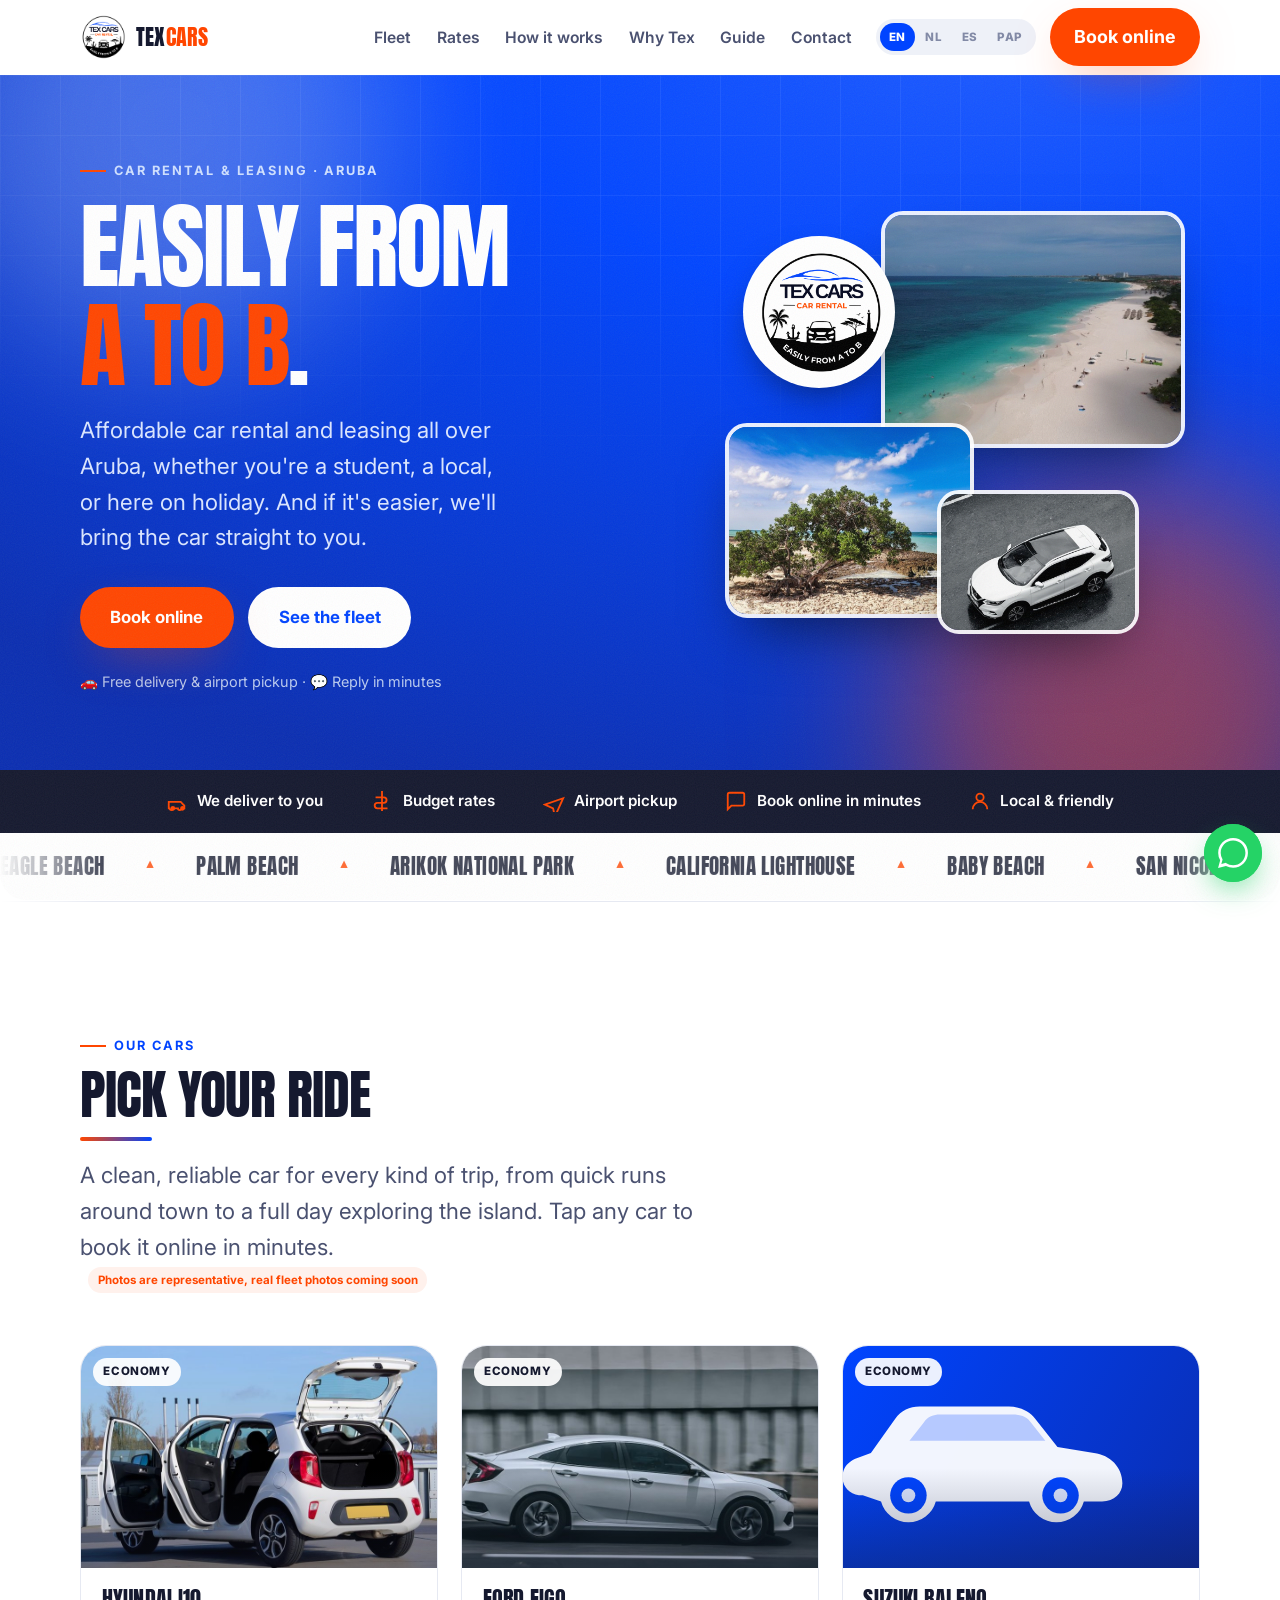
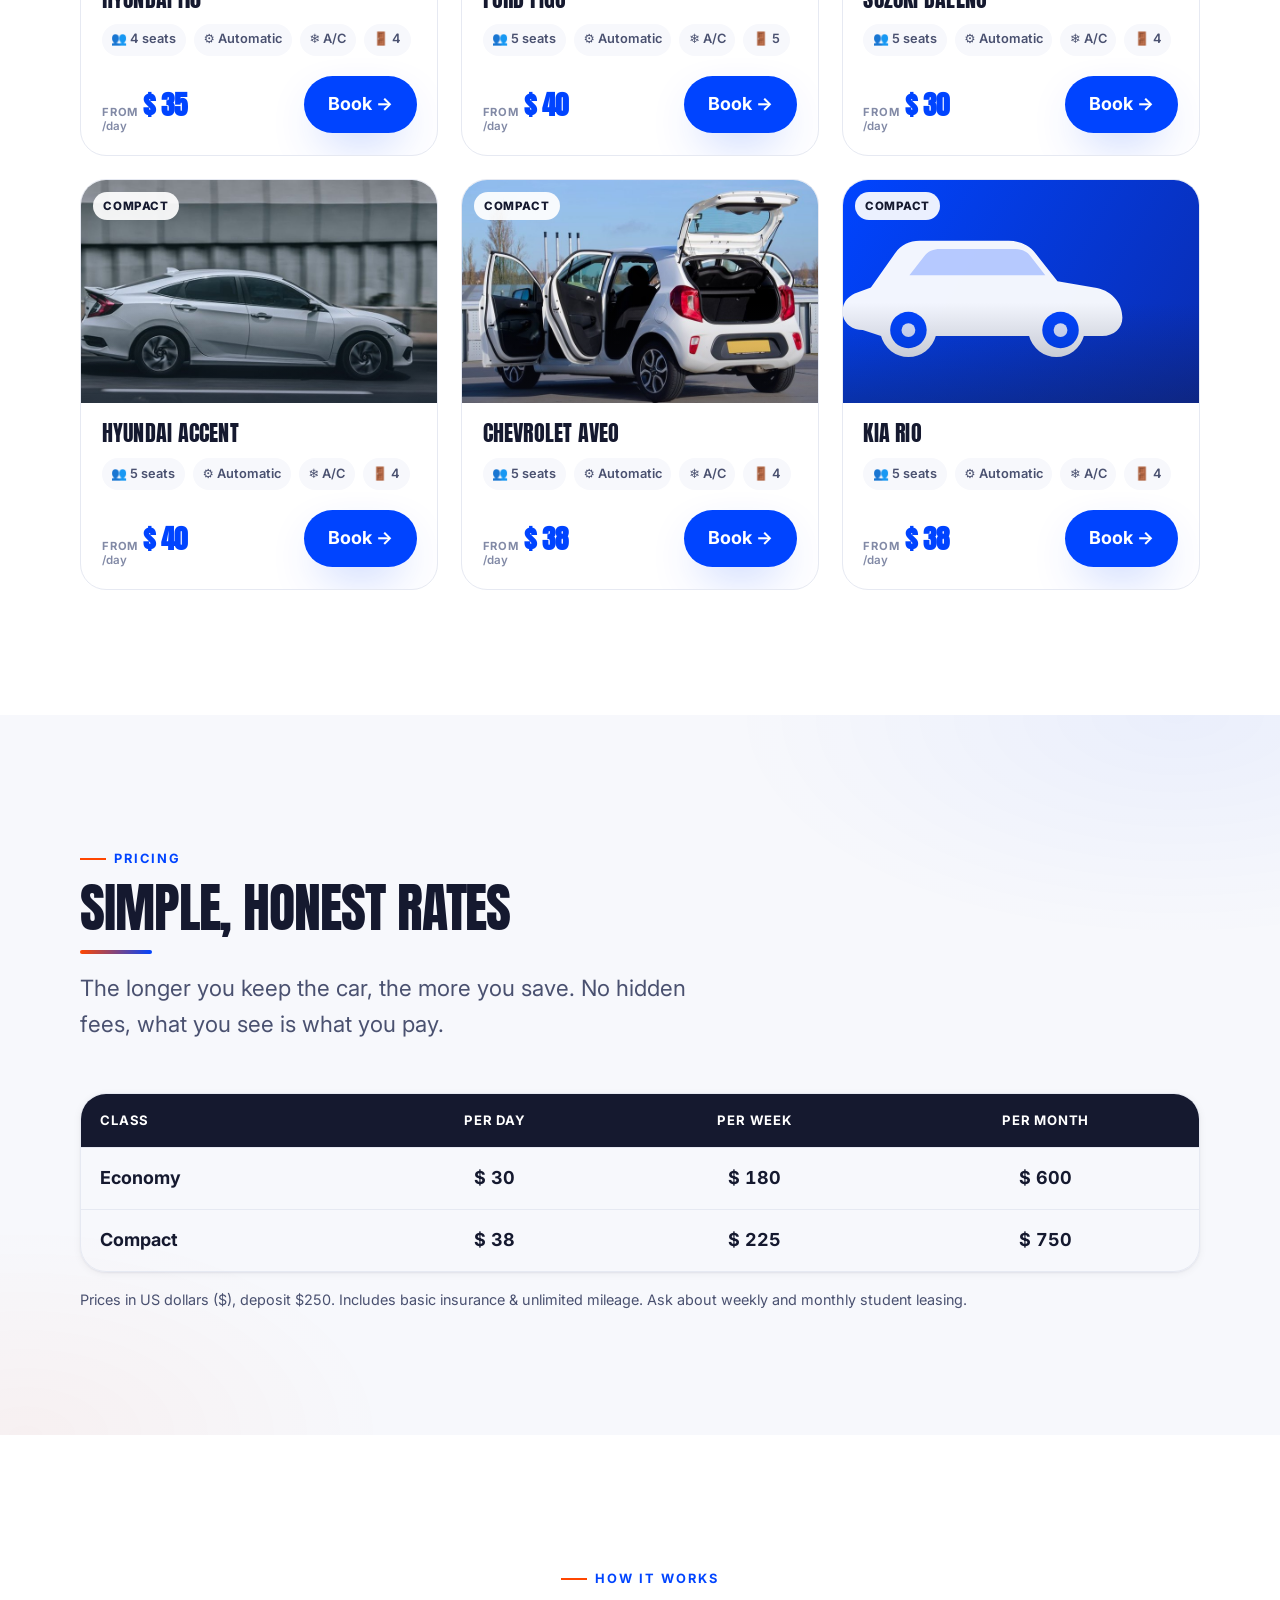
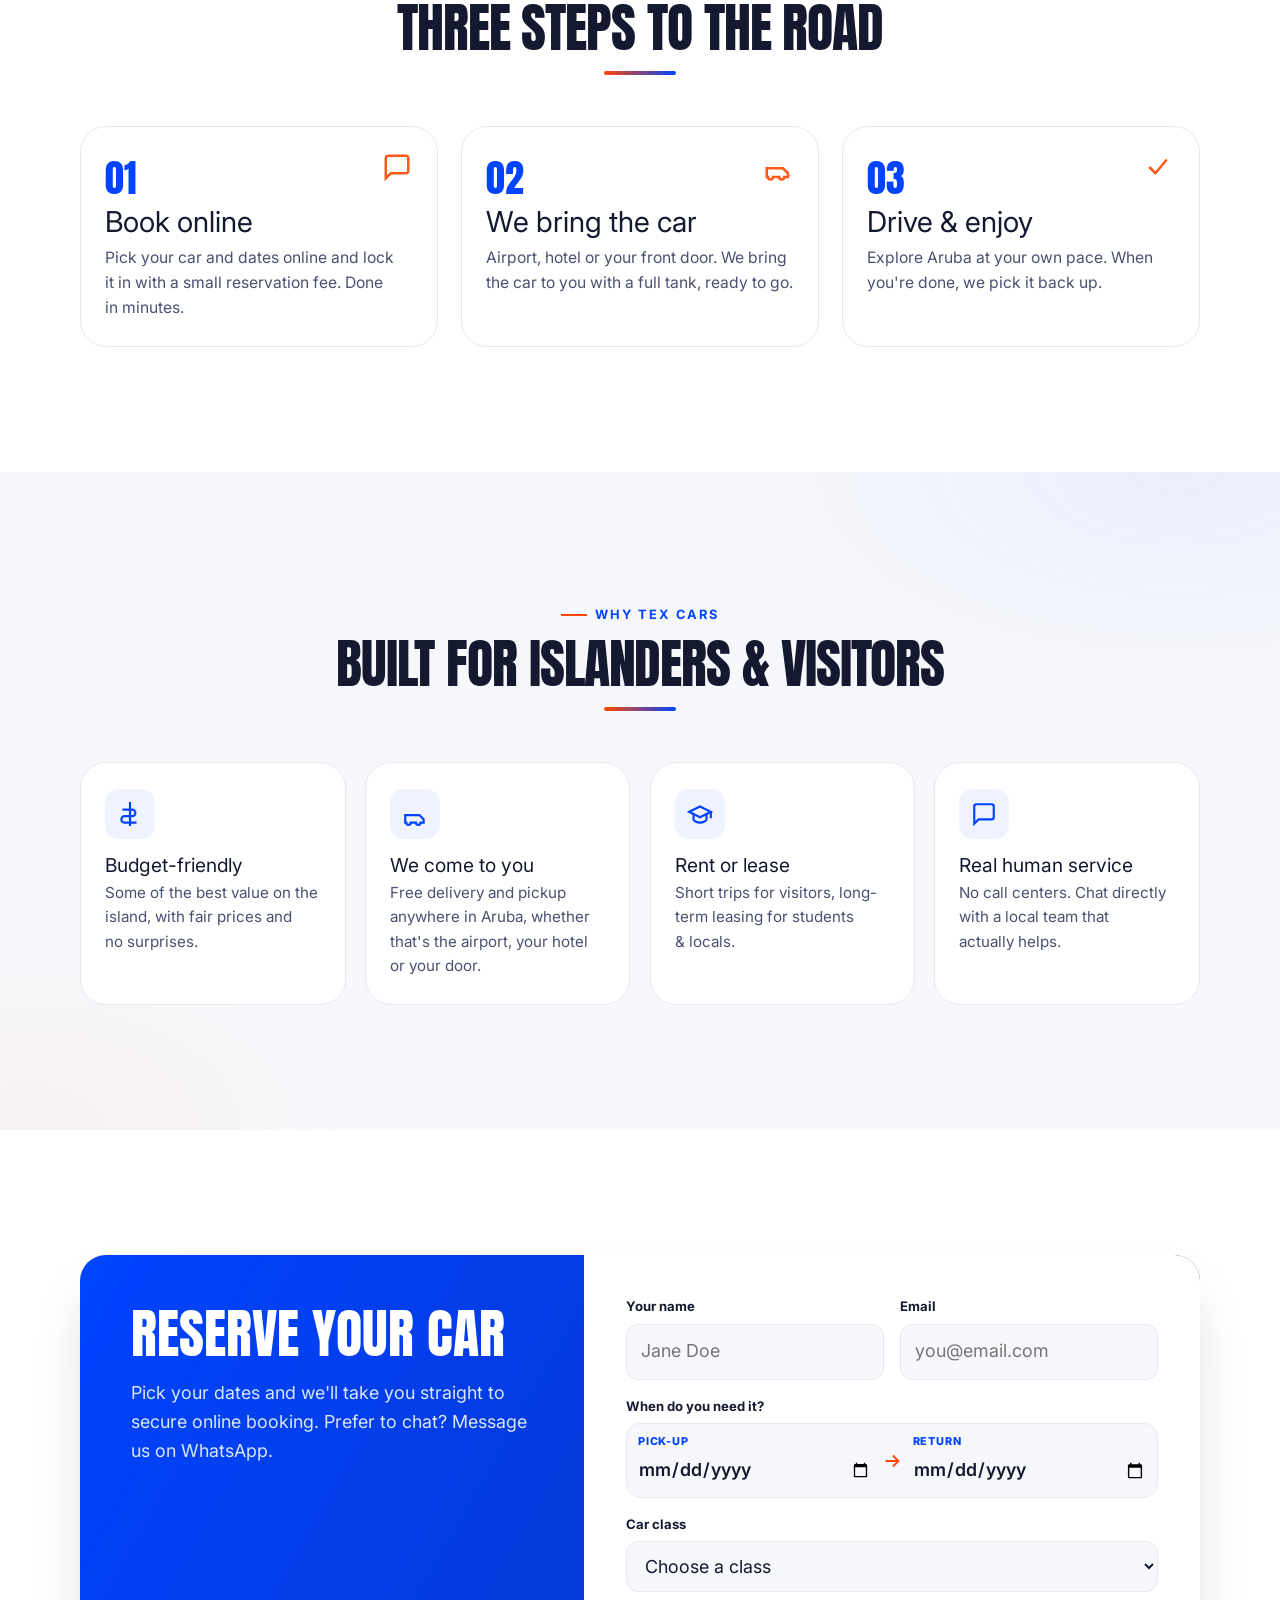
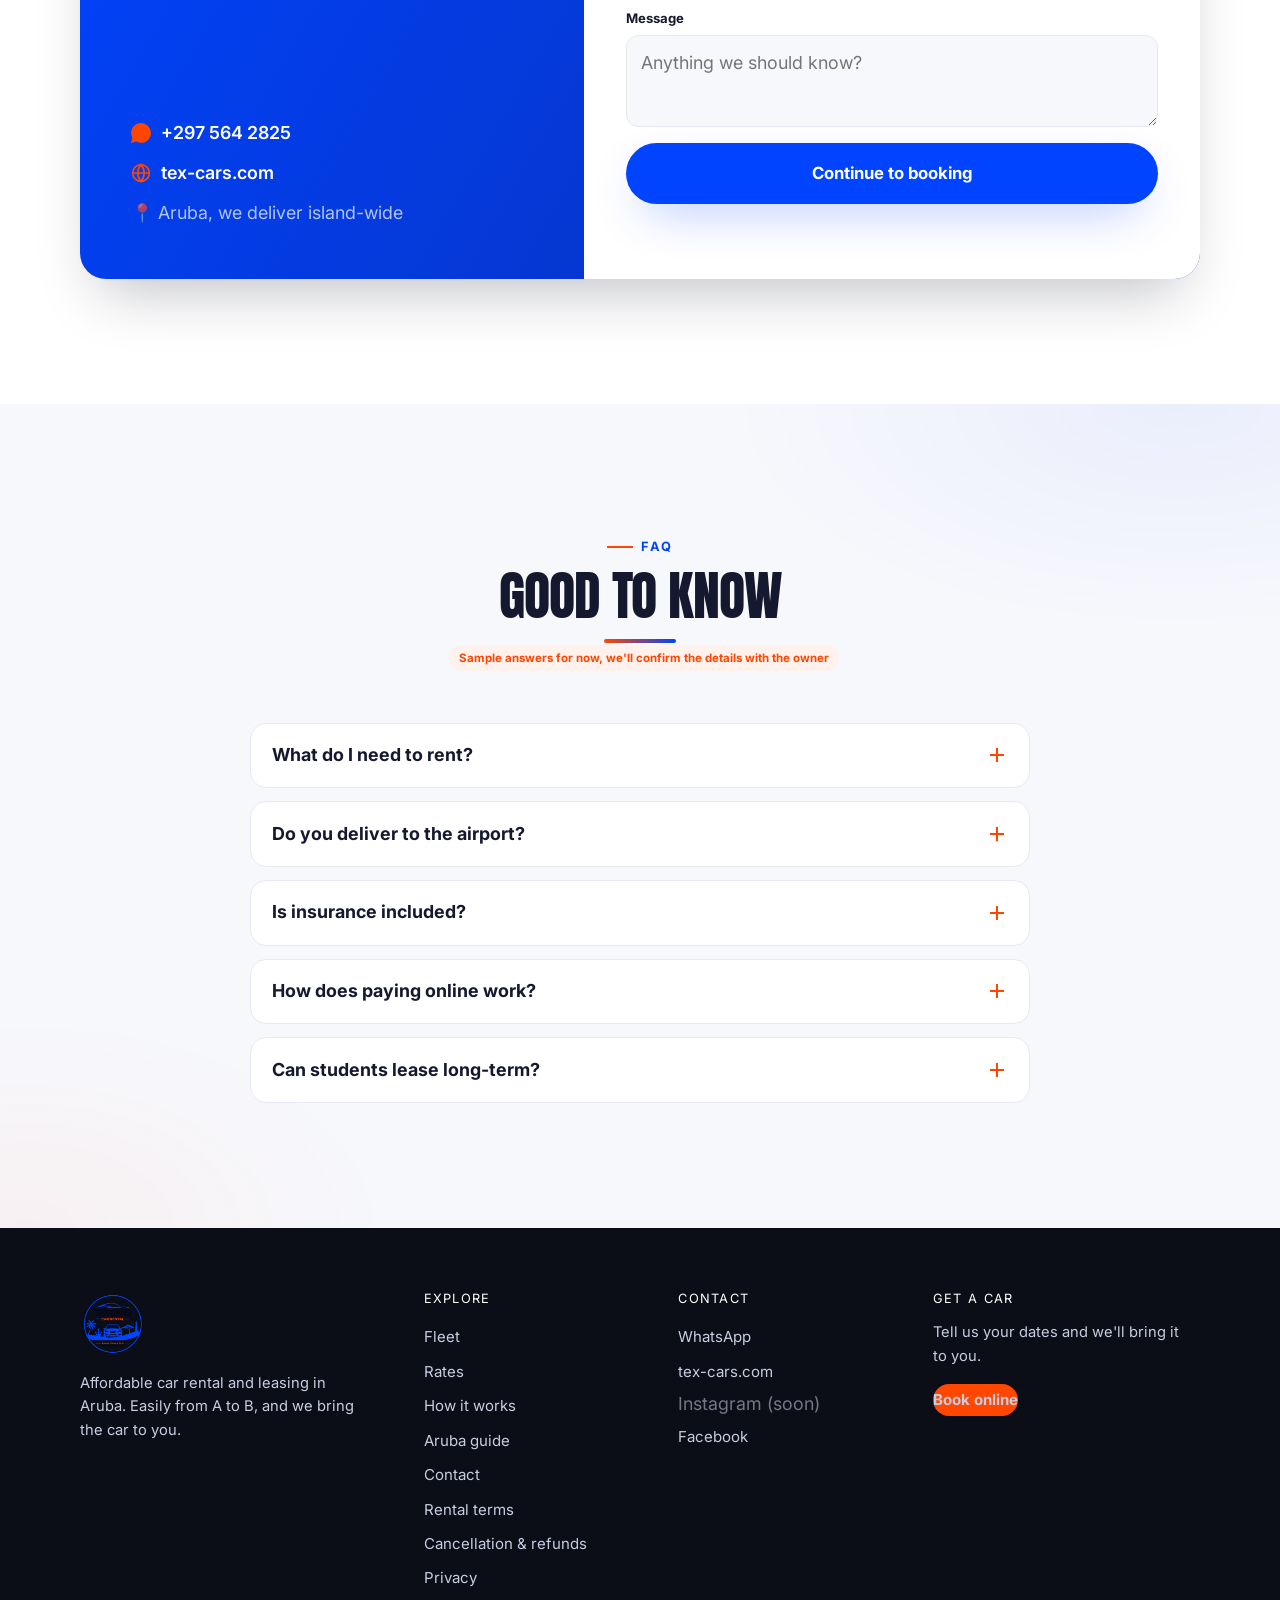
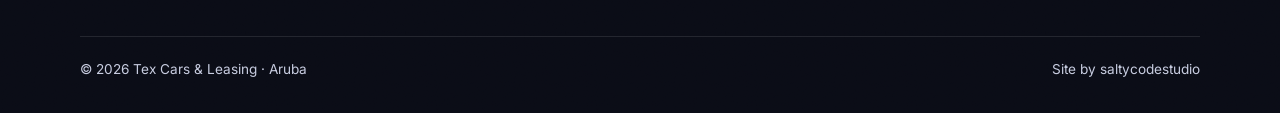
==== index.html @ 94647b30 "chore: save project assets — Phase 1 site (Phase 1↔2 connection, real fleet, dual currency), client " ====
<!DOCTYPE html>
<html lang="en">
<head>
  <meta charset="UTF-8" />
  <meta name="viewport" content="width=device-width, initial-scale=1.0" />
  <title>Tex Cars & Leasing | Budget Car Rental in Aruba</title>
  <meta name="description" content="Easily from A to B. Affordable car rental and leasing in Aruba for students, locals and visitors. We bring the car to you, and booking takes just a few minutes." />
  <meta name="theme-color" content="#0044FF" />

  <!-- Open Graph -->
  <meta property="og:title" content="Tex Cars & Leasing | Budget Car Rental in Aruba" />
  <meta property="og:description" content="We bring the car to you. Affordable rental and leasing all over Aruba. Booked in minutes." />
  <meta property="og:type" content="website" />
  <meta property="og:url" content="https://tex-cars.com/" />
  <meta property="og:image" content="assets/logo/LOGOCIRCLE_COLOUR.png" />

  <link rel="icon" type="image/png" href="assets/logo/LOGOCIRCLE_COLOUR.png" />
  <link rel="apple-touch-icon" href="assets/logo/LOGOCIRCLE_COLOUR.png" />

  <!-- Fonts: Anton (display, condensed bold, matches wordmark) + Inter (body) -->
  <link rel="preconnect" href="https://fonts.googleapis.com" />
  <link rel="preconnect" href="https://fonts.gstatic.com" crossorigin />
  <link href="https://fonts.googleapis.com/css2?family=Anton&family=Inter:wght@400;500;600;700;800&display=swap" rel="stylesheet" />

  <link rel="stylesheet" href="styles/reset.css" />
  <link rel="stylesheet" href="styles/tokens.css" />
  <link rel="stylesheet" href="styles/main.css" />
</head>
<body class="lang-en">

  <div class="progress" aria-hidden="true"><span></span></div>

  <!-- ============ HEADER ============ -->
  <header class="header">
    <div class="container">
      <nav class="nav" aria-label="Main">
        <a class="nav__logo" href="#top" aria-label="Tex Cars home">
          <img src="assets/logo/LOGOCIRCLE_COLOUR.png" alt="Tex Cars" />
          <span>TEX<b>CARS</b></span>
        </a>

        <ul class="nav__links">
          <li><a href="#fleet"   data-en="Fleet"   data-nl="Wagenpark" data-es="Flota"   data-pap="Outonan">Fleet</a></li>
          <li><a href="#rates"   data-en="Rates"   data-nl="Tarieven"  data-es="Tarifas" data-pap="Preisnan">Rates</a></li>
          <li><a href="#how"     data-en="How it works" data-nl="Hoe het werkt" data-es="Cómo funciona" data-pap="Kon e ta funshoná">How it works</a></li>
          <li><a href="#why"     data-en="Why Tex" data-nl="Waarom Tex" data-es="Por qué Tex" data-pap="Pakiko Tex">Why Tex</a></li>
          <li><a href="blog/"    data-en="Guide" data-nl="Gids" data-es="Guía" data-pap="Guia">Guide</a></li>
          <li><a href="#contact" data-en="Contact" data-nl="Contact"   data-es="Contacto" data-pap="Kontakto">Contact</a></li>
        </ul>

        <div class="nav__actions">
          <div class="langs" role="group" aria-label="Language">
            <button class="lang-btn" data-set-lang="en">EN</button>
            <button class="lang-btn" data-set-lang="nl">NL</button>
            <button class="lang-btn" data-set-lang="es">ES</button>
            <button class="lang-btn" data-set-lang="pap">PAP</button>
          </div>
          <a class="btn btn--wa" href="https://wa.me/2975642825" target="_blank" rel="noopener" data-booking-href="/book"
             data-en="Book now" data-nl="Boek nu" data-es="Reservar" data-pap="Reservá"
             data-book-en="Book online" data-book-nl="Boek online" data-book-es="Reservar online" data-book-pap="Reservá online">Book now</a>
        </div>

        <button class="nav__toggle" aria-label="Menu" aria-expanded="false">
          <span></span><span></span><span></span>
        </button>
      </nav>
    </div>
  </header>

  <main id="top">

    <!-- ============ HERO ============ -->
    <section class="hero">
      <span class="hero__glow hero__glow--w"></span>
      <span class="hero__glow hero__glow--o"></span>
      <div class="container">
        <div class="hero__inner">
          <div class="hero__copy">
            <span class="eyebrow hero__eyebrow"
              data-en="Car rental & leasing · Aruba"
              data-nl="Autoverhuur & lease · Aruba"
              data-es="Alquiler y leasing · Aruba"
              data-pap="Hür & leasing di outo · Aruba">Car rental &amp; leasing · Aruba</span>

            <h1 data-en="Easily from <em>A&nbsp;to&nbsp;B</em>."
                data-nl="Makkelijk van <em>A&nbsp;naar&nbsp;B</em>."
                data-es="Fácil de <em>A&nbsp;a&nbsp;B</em>."
                data-pap="Fásil di <em>A&nbsp;pa&nbsp;B</em>.">Easily from <em>A&nbsp;to&nbsp;B</em>.</h1>

            <p class="hero__sub"
              data-en="Affordable car rental and leasing all over Aruba, whether you're a student, a local, or here on holiday. And if it's easier, we'll bring the car straight to you."
              data-nl="Voordelige autoverhuur en lease op heel Aruba, of je nu student bent, hier woont of op vakantie bent. En als dat makkelijker is, brengen we de auto gewoon naar je toe."
              data-es="Alquiler y leasing a buen precio en toda Aruba, seas estudiante, local o estés de vacaciones. Y si te resulta más cómodo, te llevamos el auto."
              data-pap="Hür i leasing di outo na bon preis na henter Aruba, sea bo ta studiante, lokal òf di vakashon. I si esei ta mas fásil, nos ta trese e outo serka bo.">
              Affordable car rental and leasing all over Aruba, whether you're a student, a local, or here on holiday. And if it's easier, we'll bring the car straight to you.</p>

            <div class="hero__cta">
              <a class="btn btn--wa btn--lg" href="https://wa.me/2975642825" target="_blank" rel="noopener" data-booking-href="/book"
                 data-en="Book on WhatsApp" data-nl="Boek via WhatsApp" data-es="Reservar por WhatsApp" data-pap="Reservá via WhatsApp"
                 data-book-en="Book online" data-book-nl="Boek online" data-book-es="Reservar online" data-book-pap="Reservá online">Book on WhatsApp</a>
              <a class="btn btn--light btn--lg" href="#fleet"
                 data-en="See the fleet" data-nl="Bekijk het wagenpark" data-es="Ver la flota" data-pap="Wak e outonan">See the fleet</a>
            </div>

            <p class="hero__note"
              data-en="🚗 Free delivery &amp; airport pickup · 💬 Reply in minutes"
              data-nl="🚗 Gratis levering &amp; ophalen op de luchthaven · 💬 Snel antwoord"
              data-es="🚗 Entrega gratis y recogida en el aeropuerto · 💬 Respuesta en minutos"
              data-pap="🚗 Entrega grátis &amp; buska na airport · 💬 Kontesta den minüt">🚗 Free delivery &amp; airport pickup · 💬 Reply in minutes</p>
          </div>

          <div class="hero__art">
            <div class="hero__collage">
              <img class="hero__img hero__img--1" src="assets/img/hero-beach.jpg" alt="Turquoise beach in Aruba" loading="eager" />
              <img class="hero__img hero__img--2" src="assets/img/hero-tree.jpg" alt="Iconic divi-divi tree on the Aruba coast" loading="eager" />
              <img class="hero__img hero__img--3" src="assets/img/car-suv.jpg" alt="Rental SUV ready to explore Aruba" loading="lazy" />
              <span class="hero__badge-chip">
                <img src="assets/logo/LOGOCIRCLE_COLOUR.png" alt="Tex Cars" />
              </span>
            </div>
          </div>
        </div>
      </div>
    </section>

    <!-- ============ TRUST STRIP ============ -->
    <section class="trust">
      <div class="container">
        <div class="trust__row">
          <div class="trust__item"><svg viewBox="0 0 24 24" fill="none" stroke="currentColor" stroke-width="2"><path d="M3 13h13l4 4v3h-3a2 2 0 01-4 0H8a2 2 0 01-4 0H3z"/><circle cx="7.5" cy="20" r="1.5" fill="currentColor"/><circle cx="18" cy="20" r="1.5" fill="currentColor"/></svg><span data-en="We deliver to you" data-nl="Wij leveren bij jou" data-es="Te lo entregamos" data-pap="Nos ta entregá serka bo">We deliver to you</span></div>
          <div class="trust__item"><svg viewBox="0 0 24 24" fill="none" stroke="currentColor" stroke-width="2"><path d="M12 1v22M5 8h9a3 3 0 010 6H7a3 3 0 000 6h11"/></svg><span data-en="Budget rates" data-nl="Voordelige tarieven" data-es="Precios económicos" data-pap="Preis barata">Budget rates</span></div>
          <div class="trust__item"><svg viewBox="0 0 24 24" fill="none" stroke="currentColor" stroke-width="2"><path d="M2 16l20-7-9 20-2-9-9-4z"/></svg><span data-en="Airport pickup" data-nl="Ophalen luchthaven" data-es="Recogida aeropuerto" data-pap="Buska na airport">Airport pickup</span></div>
          <div class="trust__item"><svg viewBox="0 0 24 24" fill="none" stroke="currentColor" stroke-width="2"><path d="M21 15a2 2 0 01-2 2H7l-4 4V5a2 2 0 012-2h14a2 2 0 012 2z"/></svg><span data-en="WhatsApp booking" data-nl="WhatsApp boeken" data-es="Reserva por WhatsApp" data-pap="Reservá via WhatsApp" data-book-en="Book online in minutes" data-book-nl="Boek online in minuten" data-book-es="Reserva online en minutos" data-book-pap="Reservá online den minüt">WhatsApp booking</span></div>
          <div class="trust__item"><svg viewBox="0 0 24 24" fill="none" stroke="currentColor" stroke-width="2"><path d="M20 21a8 8 0 10-16 0"/><circle cx="12" cy="8" r="4"/></svg><span data-en="Local &amp; friendly" data-nl="Lokaal &amp; vriendelijk" data-es="Local y amable" data-pap="Lokal &amp; amabel">Local &amp; friendly</span></div>
        </div>
      </div>
    </section>

    <!-- ============ DESTINATIONS MARQUEE ============ -->
    <div class="marquee" aria-hidden="true">
      <div class="marquee__skew">
      <div class="marquee__track">
        <span>Eagle Beach</span><span>Palm Beach</span><span>Arikok National Park</span><span>California Lighthouse</span><span>Baby Beach</span><span>San Nicolas</span><span>Oranjestad</span><span>Natural Pool</span>
        <span>Eagle Beach</span><span>Palm Beach</span><span>Arikok National Park</span><span>California Lighthouse</span><span>Baby Beach</span><span>San Nicolas</span><span>Oranjestad</span><span>Natural Pool</span>
      </div>
      </div>
    </div>

    <!-- ============ FLEET ============ -->
    <section class="section" id="fleet">
      <div class="container">
        <div class="section-head" data-reveal>
          <span class="eyebrow" data-en="Our cars" data-nl="Onze auto's" data-es="Nuestros autos" data-pap="Nos outonan">Our cars</span>
          <h2 class="title" data-en="Pick your ride" data-nl="Kies je auto" data-es="Elige tu auto" data-pap="Skohe bo outo">Pick your ride</h2>
          <p class="lead"
            data-en="A clean, reliable car for every kind of trip, from quick runs around town to a full day exploring the island. Tap any car to reserve it on WhatsApp."
            data-nl="Een nette, betrouwbare auto voor elke rit, van even snel de stad in tot een hele dag het eiland verkennen. Tik op een auto om hem via WhatsApp te reserveren."
            data-es="Un auto limpio y confiable para cada tipo de viaje, desde una vuelta rápida por la ciudad hasta un día entero explorando la isla. Toca cualquier auto para reservarlo por WhatsApp."
            data-pap="Un outo limpi i konfiabel pa tur tipo di biahe, for di un bùelta lihé den stat te un dia kompleto eksplorando e isla. Primi riba kualke outo pa reservá e via WhatsApp."
            data-book-en="A clean, reliable car for every kind of trip, from quick runs around town to a full day exploring the island. Tap any car to book it online in minutes."
            data-book-nl="Een nette, betrouwbare auto voor elke rit, van even snel de stad in tot een hele dag het eiland verkennen. Tik op een auto en boek 'm online in een paar minuten."
            data-book-es="Un auto limpio y confiable para cada tipo de viaje, desde una vuelta rápida por la ciudad hasta un día entero explorando la isla. Toca cualquier auto y resérvalo online en minutos."
            data-book-pap="Un outo limpi i konfiabel pa tur tipo di biahe, for di un bùelta lihé den stat te un dia kompleto eksplorando e isla. Primi riba kualke outo i reservá e online den un par di minüt.">
            A clean, reliable car for every kind of trip, from quick runs around town to a full day exploring the island. Tap any car to reserve it on WhatsApp.</p>
          <span class="placeholder-flag" data-en="Photos are representative, real fleet photos coming soon" data-nl="Foto's zijn ter illustratie, echte wagenparkfoto's volgen binnenkort" data-es="Las fotos son ilustrativas, las fotos reales llegan pronto" data-pap="E fotonan ta ilustrativo, fotonan real di e flota ta bin pronto">Photos are representative, real fleet photos coming soon</span>
        </div>
        <div class="fleet__grid" id="fleet-grid"><!-- rendered by main.js --></div>
      </div>
    </section>

    <!-- ============ RATES ============ -->
    <section class="section section--tint" id="rates">
      <div class="container">
        <div class="section-head" data-reveal>
          <span class="eyebrow" data-en="Pricing" data-nl="Prijzen" data-es="Precios" data-pap="Preis">Pricing</span>
          <h2 class="title" data-en="Simple, honest rates" data-nl="Eerlijke tarieven" data-es="Tarifas claras" data-pap="Preis kla i hustu">Simple, honest rates</h2>
          <p class="lead"
            data-en="The longer you keep the car, the more you save. No hidden fees, what you see is what you pay."
            data-nl="Hoe langer je huurt, hoe meer je bespaart. Geen verborgen kosten."
            data-es="Cuanto más tiempo, más ahorras. Sin cargos ocultos."
            data-pap="Mas largu bo hür, mas bo ta spar. Sin kustu skondí.">The longer you rent, the more you save. No hidden fees.</p>
        </div>
        <div class="rates__wrap" data-reveal>
          <table class="rates__table">
            <thead>
              <tr>
                <th data-en="Class" data-nl="Klasse" data-es="Clase" data-pap="Klase">Class</th>
                <th data-en="Per day" data-nl="Per dag" data-es="Por día" data-pap="Pa dia">Per day</th>
                <th data-en="Per week" data-nl="Per week" data-es="Por semana" data-pap="Pa siman">Per week</th>
                <th data-en="Per month" data-nl="Per maand" data-es="Por mes" data-pap="Pa luna">Per month</th>
              </tr>
            </thead>
            <tbody id="rates-body"><!-- rendered by main.js --></tbody>
          </table>
        </div>
        <p class="rates__note"
          data-en="Prices in US dollars ($), deposit $250. Includes basic insurance &amp; unlimited mileage. Ask about weekly and monthly student leasing."
          data-nl="Prijzen in US dollar ($), borg $250. Inclusief basisverzekering &amp; onbeperkte kilometers. Vraag naar student lease per week of maand."
          data-es="Precios en dólares (US$), depósito $250. Incluye seguro básico y kilometraje ilimitado. Pregunta por el leasing estudiantil por semana o mes."
          data-pap="Preis na florin arubano (Afl.), depósito Afl. 500. Ta inkluí seguro básiko i kilometrahe ilimitá. Puntra tokante leasing pa studiante pa siman òf luna.">
          Prices in US dollars ($), deposit $250. Includes basic insurance &amp; unlimited mileage.</p>
      </div>
    </section>

    <!-- ============ HOW IT WORKS ============ -->
    <section class="section" id="how">
      <div class="container">
        <div class="section-head center" data-reveal>
          <span class="eyebrow" data-en="How it works" data-nl="Hoe het werkt" data-es="Cómo funciona" data-pap="Kon e ta funshoná">How it works</span>
          <h2 class="title" data-en="Three steps to the road" data-nl="In drie stappen op weg" data-es="Tres pasos al volante" data-pap="Tres paso pa e kaminda">Three steps to the road</h2>
        </div>
        <div class="steps">
          <div class="step" data-reveal>
            <div class="step__n"></div>
            <svg class="step__ico" viewBox="0 0 24 24" fill="none" stroke="currentColor" stroke-width="2"><path d="M21 15a2 2 0 01-2 2H7l-4 4V5a2 2 0 012-2h14a2 2 0 012 2z"/></svg>
            <h3 data-en="Message us" data-nl="Stuur een bericht" data-es="Escríbenos" data-pap="Mandá nos mensahe"
                data-book-en="Book online" data-book-nl="Boek online" data-book-es="Reserva online" data-book-pap="Reservá online">Message us</h3>
            <p data-en="Send us your dates and the car you want on WhatsApp. We reply fast." data-nl="Stuur je data en gewenste auto via WhatsApp. We reageren snel." data-es="Envíanos tus fechas y el auto por WhatsApp. Respondemos rápido." data-pap="Mandá bo fechanan i e outo via WhatsApp. Nos ta kontestá lihé."
               data-book-en="Pick your car and dates online and lock it in with a small reservation fee. Done in minutes." data-book-nl="Kies online je auto en data en leg 'm vast met een kleine reserveringsfee. In een paar minuten geregeld." data-book-es="Elige tu auto y tus fechas online y asegúralo con una pequeña tarifa de reserva. Listo en minutos." data-book-pap="Skohe bo outo i bo fechanan online i sigurá e ku un tarifa chikí di reservashon. Kla den un par di minüt.">Send us your dates and the car you want on WhatsApp. We reply fast.</p>
          </div>
          <div class="step" data-reveal>
            <div class="step__n"></div>
            <svg class="step__ico" viewBox="0 0 24 24" fill="none" stroke="currentColor" stroke-width="2"><path d="M3 13h13l4 4v3h-3a2 2 0 01-4 0H8a2 2 0 01-4 0H3z"/></svg>
            <h3 data-en="We bring the car" data-nl="Wij brengen de auto" data-es="Llevamos el auto" data-pap="Nos ta trese e outo">We bring the car</h3>
            <p data-en="Airport, hotel or your front door. We bring the car to you with a full tank, ready to go." data-nl="Luchthaven, hotel of je voordeur. We brengen de auto bij je met een volle tank, klaar voor vertrek." data-es="Aeropuerto, hotel o tu puerta. Te llevamos el auto con el tanque lleno, listo para salir." data-pap="Airport, hotel òf bo porta. Nos ta trese e outo serka bo ku tanki yen, kla pa bai.">Airport, hotel or your front door. We bring the car to you with a full tank, ready to go.</p>
          </div>
          <div class="step" data-reveal>
            <div class="step__n"></div>
            <svg class="step__ico" viewBox="0 0 24 24" fill="none" stroke="currentColor" stroke-width="2"><path d="M5 12l5 5 9-11"/></svg>
            <h3 data-en="Drive &amp; enjoy" data-nl="Rijden &amp; genieten" data-es="Conduce y disfruta" data-pap="Kòre &amp; gosa">Drive &amp; enjoy</h3>
            <p data-en="Explore Aruba at your own pace. When you're done, we pick it back up." data-nl="Ontdek Aruba in je eigen tempo. Klaar? Wij halen de auto weer op." data-es="Explora Aruba a tu ritmo. Al terminar, lo recogemos." data-pap="Eksplorá Aruba na bo mes tempo. Ora bo kaba, nos ta bin buska e.">Explore Aruba at your own pace. When you're done, we pick it back up.</p>
          </div>
        </div>
      </div>
    </section>

    <!-- ============ WHY TEX ============ -->
    <section class="section section--tint" id="why">
      <div class="container">
        <div class="section-head center" data-reveal>
          <span class="eyebrow" data-en="Why Tex Cars" data-nl="Waarom Tex Cars" data-es="Por qué Tex Cars" data-pap="Pakiko Tex Cars">Why Tex Cars</span>
          <h2 class="title" data-en="Built for islanders &amp; visitors" data-nl="Voor locals &amp; bezoekers" data-es="Para locales y visitantes" data-pap="Pa lokal &amp; bishitante">Built for islanders &amp; visitors</h2>
        </div>
        <div class="why__grid">
          <div class="why__card" data-reveal>
            <div class="why__ico"><svg viewBox="0 0 24 24" fill="none" stroke="currentColor" stroke-width="2"><path d="M12 1v22M5 8h9a3 3 0 010 6H7a3 3 0 000 6h11"/></svg></div>
            <h3 data-en="Budget-friendly" data-nl="Voordelig" data-es="Económico" data-pap="Barata">Budget-friendly</h3>
            <p data-en="Some of the best value on the island, with fair prices and no surprises." data-nl="Een van de beste prijzen van het eiland, eerlijk en zonder verrassingen." data-es="De los mejores precios de la isla, justos y sin sorpresas." data-pap="Entre e mihó preisnan riba e isla, hustu i sin sorpresa.">Some of the best value on the island, with fair prices and no surprises.</p>
          </div>
          <div class="why__card" data-reveal>
            <div class="why__ico"><svg viewBox="0 0 24 24" fill="none" stroke="currentColor" stroke-width="2"><path d="M3 13h13l4 4v3h-3a2 2 0 01-4 0H8a2 2 0 01-4 0H3z"/></svg></div>
            <h3 data-en="We come to you" data-nl="Wij komen naar jou" data-es="Vamos a ti" data-pap="Nos ta bin serka bo">We come to you</h3>
            <p data-en="Free delivery and pickup anywhere in Aruba, whether that's the airport, your hotel or your door." data-nl="Gratis bezorgen en ophalen op heel Aruba, of dat nu de luchthaven, je hotel of je deur is." data-es="Entrega y recogida gratis en toda Aruba, ya sea el aeropuerto, tu hotel o tu puerta." data-pap="Entrega i buska grátis na henter Aruba, sea esei ta airport, bo hotel òf bo porta.">Free delivery and pickup anywhere in Aruba, whether that's the airport, your hotel or your door.</p>
          </div>
          <div class="why__card" data-reveal>
            <div class="why__ico"><svg viewBox="0 0 24 24" fill="none" stroke="currentColor" stroke-width="2"><path d="M22 10v6M2 10l10-5 10 5-10 5z"/><path d="M6 12v5c0 1 3 3 6 3s6-2 6-3v-5"/></svg></div>
            <h3 data-en="Rent or lease" data-nl="Huren of leasen" data-es="Alquila o arrienda" data-pap="Hür òf leasing">Rent or lease</h3>
            <p data-en="Short trips for visitors, long-term leasing for students &amp; locals." data-nl="Korte ritten voor bezoekers, langlopende lease voor studenten &amp; locals." data-es="Viajes cortos para visitantes, leasing largo para estudiantes y locales." data-pap="Biahe kòrtiku pa bishitante, leasing largu pa studiante &amp; lokal.">Short trips for visitors, long-term leasing for students &amp; locals.</p>
          </div>
          <div class="why__card" data-reveal>
            <div class="why__ico"><svg viewBox="0 0 24 24" fill="none" stroke="currentColor" stroke-width="2"><path d="M21 15a2 2 0 01-2 2H7l-4 4V5a2 2 0 012-2h14a2 2 0 012 2z"/></svg></div>
            <h3 data-en="Real human service" data-nl="Echte service" data-es="Atención real" data-pap="Servisio real">Real human service</h3>
            <p data-en="No call centers. Chat directly with a local team that actually helps." data-nl="Geen callcenters. Chat direct met een lokaal team dat echt helpt." data-es="Sin call centers. Habla directo con un equipo local que ayuda." data-pap="Sin call center. Papia direkt ku un tim lokal ku ta yuda di bèrdè.">No call centers. Chat directly with a local team that actually helps.</p>
          </div>
        </div>
      </div>
    </section>

    <!-- ============ INQUIRY / CONTACT ============ -->
    <section class="section" id="contact">
      <div class="container">
        <div class="inquiry" data-reveal>
          <div class="inquiry__aside">
            <h2 data-en="Reserve your car" data-nl="Reserveer je auto" data-es="Reserva tu auto" data-pap="Reservá bo outo">Reserve your car</h2>
            <p data-en="Send a request and we'll confirm availability and delivery on WhatsApp. Prefer to chat? Message us directly." data-nl="Stuur een aanvraag; we bevestigen beschikbaarheid en levering via WhatsApp. Liever chatten? Stuur direct een bericht." data-es="Envía una solicitud y confirmamos disponibilidad y entrega por WhatsApp. ¿Prefieres chatear? Escríbenos." data-pap="Mandá un petishon i nos ta konfirmá disponibilidat i entrega via WhatsApp. Bo ke chat? Mandá nos mensahe direkt."
               data-book-en="Pick your dates and we'll take you straight to secure online booking. Prefer to chat? Message us on WhatsApp." data-book-nl="Kies je data en we brengen je direct naar de veilige online boeking. Liever chatten? Stuur ons een bericht via WhatsApp." data-book-es="Elige tus fechas y te llevamos directo a la reserva segura online. ¿Prefieres chatear? Escríbenos por WhatsApp." data-book-pap="Skohe bo fechanan i nos ta hiba bo direkt na e reservashon online sigur. Bo ke chat? Mandá nos un mensahe via WhatsApp.">Send a request and we'll confirm availability and delivery on WhatsApp.</p>
            <div class="inquiry__contact">
              <a href="https://wa.me/2975642825" target="_blank" rel="noopener"><svg viewBox="0 0 24 24" fill="currentColor"><path d="M.057 24l1.687-6.163a11.867 11.867 0 01-1.587-5.946C.16 5.335 5.495 0 12.05 0a11.817 11.817 0 018.413 3.488 11.824 11.824 0 013.48 8.414c-.003 6.557-5.338 11.892-11.893 11.892a11.9 11.9 0 01-5.688-1.448L.057 24z"/></svg> +297 564 2825</a>
              <a href="https://tex-cars.com" target="_blank" rel="noopener"><svg viewBox="0 0 24 24" fill="none" stroke="currentColor" stroke-width="2"><circle cx="12" cy="12" r="10"/><path d="M2 12h20M12 2a15 15 0 010 20 15 15 0 010-20"/></svg> tex-cars.com</a>
              <span class="inquiry__loc" data-en="📍 Aruba, we deliver island-wide" data-nl="📍 Aruba, we bezorgen op heel het eiland" data-es="📍 Aruba, entrega en toda la isla" data-pap="📍 Aruba, nos ta entregá na henter e isla">📍 Aruba, we deliver island-wide</span>
            </div>
          </div>

          <form class="inquiry__form" id="inquiry-form" novalidate>
            <div class="field--row">
              <div class="field">
                <label for="f-name" data-en="Your name" data-nl="Je naam" data-es="Tu nombre" data-pap="Bo nòmber">Your name</label>
                <input id="f-name" name="name" type="text" required data-en-placeholder="Jane Doe" data-nl-placeholder="Jan Jansen" data-es-placeholder="Juan Pérez" data-pap-placeholder="Bo nòmber" placeholder="Jane Doe" />
              </div>
              <div class="field">
                <label for="f-email" data-en="Email" data-nl="E-mail" data-es="Correo" data-pap="Email">Email</label>
                <input id="f-email" name="email" type="email" required placeholder="you@email.com" data-en-placeholder="you@email.com" data-nl-placeholder="jij@email.com" data-es-placeholder="tu@email.com" data-pap-placeholder="bo@email.com" />
              </div>
            </div>

            <div class="field">
              <label data-en="When do you need it?" data-nl="Wanneer heb je 'm nodig?" data-es="¿Cuándo lo necesitas?" data-pap="Ki dia bo tin mester di dje?">When do you need it?</label>
              <div class="daterange">
                <div class="daterange__cell">
                  <span class="daterange__tag" data-en="Pick-up" data-nl="Ophalen" data-es="Recogida" data-pap="Buska">Pick-up</span>
                  <input id="f-pickup" name="pickup" type="date" required />
                </div>
                <svg class="daterange__arrow" viewBox="0 0 24 24" fill="none" stroke="currentColor" stroke-width="2"><path d="M5 12h14M13 6l6 6-6 6"/></svg>
                <div class="daterange__cell">
                  <span class="daterange__tag" data-en="Return" data-nl="Inleveren" data-es="Devolución" data-pap="Debolbé">Return</span>
                  <input id="f-return" name="return" type="date" required />
                </div>
              </div>
              <p class="daterange__count" id="daycount" hidden></p>
            </div>

            <div class="field">
              <label for="f-car" data-en="Car class" data-nl="Autoklasse" data-es="Clase de auto" data-pap="Klase di outo">Car class</label>
              <select id="f-car" name="car">
                <option value="" data-en="Choose a class" data-nl="Kies een klasse" data-es="Elige una clase" data-pap="Skohe un klase">Choose a class</option>
                <!-- class options rendered from the fleet data by main.js -->
              </select>
            </div>
            <div class="field">
              <label for="f-msg" data-en="Message" data-nl="Bericht" data-es="Mensaje" data-pap="Mensahe">Message</label>
              <textarea id="f-msg" name="message" data-en-placeholder="Anything we should know?" data-nl-placeholder="Iets dat we moeten weten?" data-es-placeholder="¿Algo que debamos saber?" data-pap-placeholder="Tin algu nos mester sa?" placeholder="Anything we should know?"></textarea>
            </div>
            <button type="submit" class="btn btn--primary btn--block btn--lg"
              data-en="Send request" data-nl="Verstuur aanvraag" data-es="Enviar solicitud" data-pap="Mandá petishon"
              data-book-en="Continue to booking" data-book-nl="Verder naar boeken" data-book-es="Continuar a la reserva" data-book-pap="Sigui pa reservashon">Send request</button>
            <p class="form__msg" role="status" aria-live="polite"></p>
          </form>
        </div>
      </div>
    </section>

    <!-- ============ FAQ ============ -->
    <section class="section section--tint">
      <div class="container">
        <div class="section-head center" data-reveal>
          <span class="eyebrow" data-en="FAQ" data-nl="Veelgestelde vragen" data-es="Preguntas" data-pap="Preguntanan">FAQ</span>
          <h2 class="title" data-en="Good to know" data-nl="Goed om te weten" data-es="Bueno saber" data-pap="Bon pa sa">Good to know</h2>
          <span class="placeholder-flag" data-en="Sample answers for now, we'll confirm the details with the owner" data-nl="Voorbeeldantwoorden voor nu, we bevestigen de details met de eigenaar" data-es="Respuestas de muestra por ahora, confirmaremos los detalles con el dueño" data-pap="Kontesta di ehèmpel pa awor, nos ta konfirmá e detayenan ku e doño">Sample answers for now, we'll confirm the details with the owner</span>
        </div>
        <div class="faq">
          <div class="faq__item" data-reveal>
            <button class="faq__q" aria-expanded="false"><span data-en="What do I need to rent?" data-nl="Wat heb ik nodig om te huren?" data-es="¿Qué necesito para alquilar?" data-pap="Kiko mi mester pa hür?">What do I need to rent?</span><span class="plus"></span></button>
            <div class="faq__a"><p data-en="A valid driver's license and a form of ID. Minimum driver age and deposit details to be confirmed." data-nl="Een geldig rijbewijs en een identiteitsbewijs. Minimumleeftijd en borg nog te bevestigen." data-es="Licencia de conducir válida e identificación. Edad mínima y depósito por confirmar." data-pap="Un karnet di chofer válido i un identifikashon. Edat mínimo i depósito pa konfirmá."
               data-book-en="A valid driver's license and a form of ID. When you book online we ask for your license details upfront, so pickup stays quick and easy." data-book-nl="Een geldig rijbewijs en een identiteitsbewijs. Boek je online, dan vragen we je rijbewijsgegevens vooraf, zo gaat het ophalen extra snel." data-book-es="Una licencia de conducir válida y una identificación. Al reservar online te pedimos los datos de tu licencia por adelantado, así la entrega es más rápida." data-book-pap="Un karnet di chofer válido i un identifikashon. Ora bo reservá online, nos ta pidi e datonan di bo karnet promé, asina entrega ta bai mas lihé.">A valid driver's license and a form of ID. Minimum driver age and deposit details to be confirmed.</p></div>
          </div>
          <div class="faq__item" data-reveal>
            <button class="faq__q" aria-expanded="false"><span data-en="Do you deliver to the airport?" data-nl="Leveren jullie op de luchthaven?" data-es="¿Entregan en el aeropuerto?" data-pap="Boso ta entregá na airport?">Do you deliver to the airport?</span><span class="plus"></span></button>
            <div class="faq__a"><p data-en="Yes. We deliver and collect anywhere in Aruba, including the airport and your hotel or home." data-nl="Ja. We bezorgen en halen op heel Aruba, inclusief de luchthaven en je hotel of huis." data-es="Sí. Entregamos y recogemos en toda Aruba, incluido el aeropuerto y tu hotel o casa." data-pap="Sí. Nos ta entregá i buska na henter Aruba, inkluso airport i bo hotel òf kas.">Yes. We deliver and collect anywhere in Aruba, including the airport and your hotel or home.</p></div>
          </div>
          <div class="faq__item" data-reveal>
            <button class="faq__q" aria-expanded="false"><span data-en="Is insurance included?" data-nl="Is verzekering inbegrepen?" data-es="¿Incluye seguro?" data-pap="Seguro ta inkluí?">Is insurance included?</span><span class="plus"></span></button>
            <div class="faq__a"><p data-en="Basic insurance is included; additional coverage options to be confirmed with our team." data-nl="Basisverzekering is inbegrepen; aanvullende dekking te bevestigen met ons team." data-es="El seguro básico está incluido; coberturas adicionales por confirmar." data-pap="Seguro básiko ta inkluí; opshon di kobertura adishonal pa konfirmá ku nos tim.">Basic insurance is included; additional coverage options to be confirmed with our team.</p></div>
          </div>
          <div class="faq__item" data-reveal data-booking-only hidden>
            <button class="faq__q" aria-expanded="false"><span data-en="How does paying online work?" data-nl="Hoe werkt online betalen?" data-es="¿Cómo funciona el pago online?" data-pap="Kon pago online ta funshoná?">How does paying online work?</span><span class="plus"></span></button>
            <div class="faq__a"><p data-en="You lock your booking with a small reservation fee, or pay the full deposit online if you prefer. Want to pay the deposit in cash at pickup? That works too; the reservation fee still holds your car." data-nl="Je legt je boeking vast met een kleine reserveringsfee, of je betaalt de volledige borg direct online. Liever de borg cash bij het ophalen? Dat kan ook; de reserveringsfee houdt je auto dan vast." data-es="Aseguras tu reserva con una pequeña tarifa de reserva, o pagas el depósito completo online si lo prefieres. ¿Quieres pagar el depósito en efectivo al recibir el auto? También se puede; la tarifa de reserva mantiene tu auto apartado." data-pap="Bo ta sigurá bo reservashon ku un tarifa chikí di reservashon, òf bo ta paga e depósito kompleto online si bo ke. Bo ke paga e depósito kèsh ora bo haña e outo? Esei tambe por; e tarifa di reservashon ta tene bo outo pa bo.">You lock your booking with a small reservation fee, or pay the full deposit online if you prefer. Want to pay the deposit in cash at pickup? That works too; the reservation fee still holds your car.</p></div>
          </div>
          <div class="faq__item" data-reveal>
            <button class="faq__q" aria-expanded="false"><span data-en="Can students lease long-term?" data-nl="Kunnen studenten langlopend leasen?" data-es="¿Pueden los estudiantes arrendar?" data-pap="Studiante por hasi leasing largu?">Can students lease long-term?</span><span class="plus"></span></button>
            <div class="faq__a"><p data-en="Yes. We offer weekly and monthly leasing for students and locals. Just ask us for the current rates." data-nl="Ja. We bieden week- en maandlease voor studenten en locals. Vraag ons gerust naar de actuele tarieven." data-es="Sí. Ofrecemos leasing semanal y mensual para estudiantes y locales. Pregúntanos por las tarifas actuales." data-pap="Sí. Nos ta ofresé leasing pa siman i luna pa studiante i lokal. Puntra nos pa e preisnan aktual.">Yes. We offer weekly and monthly leasing for students and locals. Just ask us for the current rates.</p></div>
          </div>
        </div>
      </div>
    </section>

  </main>

  <!-- ============ FOOTER ============ -->
  <footer class="footer">
    <div class="container">
      <div class="footer__grid">
        <div class="footer__brand">
          <img src="assets/logo/LOGOCIRCLE_BLUE.png" alt="Tex Cars & Leasing" />
          <p data-en="Affordable car rental and leasing in Aruba. Easily from A to B, and we bring the car to you." data-nl="Voordelige autoverhuur en lease op Aruba. Makkelijk van A naar B, en wij brengen de auto naar je toe." data-es="Alquiler y leasing a buen precio en Aruba. Fácil de A a B, y te llevamos el auto." data-pap="Hür i leasing di outo na bon preis na Aruba. Fásil di A pa B, i nos ta trese e outo serka bo.">Affordable car rental and leasing in Aruba. Easily from A to B, and we bring the car to you.</p>
        </div>
        <div class="footer__col">
          <h4 data-en="Explore" data-nl="Ontdek" data-es="Explorar" data-pap="Eksplorá">Explore</h4>
          <ul>
            <li><a href="#fleet" data-en="Fleet" data-nl="Wagenpark" data-es="Flota" data-pap="Outonan">Fleet</a></li>
            <li><a href="#rates" data-en="Rates" data-nl="Tarieven" data-es="Tarifas" data-pap="Preisnan">Rates</a></li>
            <li><a href="#how" data-en="How it works" data-nl="Hoe het werkt" data-es="Cómo funciona" data-pap="Kon e ta funshoná">How it works</a></li>
            <li><a href="blog/" data-en="Aruba guide" data-nl="Aruba-gids" data-es="Guía de Aruba" data-pap="Guia di Aruba">Aruba guide</a></li>
            <li><a href="#contact" data-en="Contact" data-nl="Contact" data-es="Contacto" data-pap="Kontakto">Contact</a></li>
            <li data-booking-only hidden><a href="#" data-booking-href="/policies/rental-terms" data-en="Rental terms" data-nl="Huurvoorwaarden" data-es="Términos de alquiler" data-pap="Kondishonnan di hür">Rental terms</a></li>
            <li data-booking-only hidden><a href="#" data-booking-href="/policies/cancellation" data-en="Cancellation &amp; refunds" data-nl="Annulering &amp; terugbetaling" data-es="Cancelación y reembolsos" data-pap="Kanselashon &amp; devolushon">Cancellation &amp; refunds</a></li>
            <li data-booking-only hidden><a href="#" data-booking-href="/policies/privacy" data-en="Privacy" data-nl="Privacy" data-es="Privacidad" data-pap="Privasidat">Privacy</a></li>
          </ul>
        </div>
        <div class="footer__col">
          <h4 data-en="Contact" data-nl="Contact" data-es="Contacto" data-pap="Kontakto">Contact</h4>
          <ul>
            <li><a href="https://wa.me/2975642825" target="_blank" rel="noopener">WhatsApp</a></li>
            <li><a href="https://tex-cars.com" target="_blank" rel="noopener">tex-cars.com</a></li>
            <li><span class="footer__soon" data-en="Instagram (soon)" data-nl="Instagram (binnenkort)" data-es="Instagram (pronto)" data-pap="Instagram (pronto)">Instagram (soon)</span></li>
            <li><a href="https://www.facebook.com/profile.php?id=61552546856659" target="_blank" rel="noopener" data-en="Facebook" data-nl="Facebook" data-es="Facebook" data-pap="Facebook">Facebook</a></li>
          </ul>
        </div>
        <div class="footer__col">
          <h4 data-en="Get a car" data-nl="Huur een auto" data-es="Consigue un auto" data-pap="Haña un outo">Get a car</h4>
          <p class="footer__pitch" data-en="Tell us your dates and we'll bring it to you." data-nl="Geef je data door en wij brengen 'm langs." data-es="Dinos tus fechas y te lo llevamos." data-pap="Bisa nos bo fechanan i nos ta trese e.">Tell us your dates and we'll bring it to you.</p>
          <a class="btn btn--wa" href="https://wa.me/2975642825" target="_blank" rel="noopener" data-booking-href="/book"
             data-en="Book on WhatsApp" data-nl="Boek via WhatsApp" data-es="Reservar por WhatsApp" data-pap="Reservá via WhatsApp"
             data-book-en="Book online" data-book-nl="Boek online" data-book-es="Reservar online" data-book-pap="Reservá online">Book on WhatsApp</a>
        </div>
      </div>
      <div class="footer__bottom">
        <span>© <span id="year">2026</span> Tex Cars &amp; Leasing · Aruba</span>
        <span data-en="Site by saltycodestudio" data-nl="Site door saltycodestudio" data-es="Sitio por saltycodestudio" data-pap="Site pa saltycodestudio">Site by saltycodestudio</span>
      </div>
    </div>
  </footer>

  <a class="wa-float" href="https://wa.me/2975642825" target="_blank" rel="noopener" aria-label="WhatsApp">
    <svg viewBox="0 0 24 24" fill="currentColor"><path d="M.057 24l1.687-6.163a11.867 11.867 0 01-1.587-5.946C.16 5.335 5.495 0 12.05 0a11.817 11.817 0 018.413 3.488 11.824 11.824 0 013.48 8.414c-.003 6.557-5.338 11.892-11.893 11.892a11.9 11.9 0 01-5.688-1.448L.057 24zm6.597-3.807c1.676.995 3.276 1.591 5.392 1.592 5.448 0 9.886-4.434 9.889-9.885.002-5.462-4.415-9.89-9.881-9.892-5.452 0-9.887 4.434-9.889 9.884a9.86 9.86 0 001.51 5.26l-.999 3.648 3.738-.979z"/></svg>
  </a>

  <script src="data/config.js"></script>
  <script src="data/fleet.js"></script>
  <script src="scripts/i18n.js"></script>
  <script src="scripts/main.js"></script>
  <script src="scripts/booking-bridge.js"></script>
  <script src="scripts/effects.js"></script>
</body>
</html>
---- styles/tokens.css ----
/* ============================================
   tokens.css — Tex Cars brand design tokens
   Palette sourced from the official logo:
   Blue #0044FF · Orange #FF4600 · Navy #15192F
   ============================================ */
:root {
  /* ---- Brand ---- */
  --brand-blue:   #0044FF;
  --brand-blue-600:#0036CC;
  --brand-blue-700:#0a2db0;
  --brand-orange: #FF4600;
  --brand-orange-600:#E23E00;
  --brand-navy:   #15192F;
  --brand-black:  #0a0c16;
  --white:        #FFFFFF;

  /* ---- Tints / neutrals ---- */
  --blue-50:   #EEF3FF;
  --blue-100:  #DCE6FF;
  --orange-50: #FFF1EC;
  --ink:       #15192F;
  --ink-soft:  #4a5170;
  --ink-mute:  #828aa6;
  --line:      #e6e9f2;
  --surface:   #f7f8fc;
  --surface-2: #eef1f8;

  /* ---- Gradients / glows ---- */
  --grad-hero: radial-gradient(120% 120% at 80% -10%, #1f5bff 0%, #0044FF 38%, #0a2db0 100%);
  --grad-band: linear-gradient(120deg, #0044FF 0%, #0a2db0 100%);
  --glow-orange: 0 18px 50px -18px rgba(255,70,0,.55);
  --glow-blue:   0 18px 50px -18px rgba(0,68,255,.45);

  /* ---- Typography ---- */
  --font-display: "Anton", "Archivo", system-ui, sans-serif;
  --font-body: "Inter", system-ui, -apple-system, Segoe UI, Roboto, sans-serif;
  --tracking-tight: -0.02em;
  --tracking-wide: 0.16em;

  /* fluid type scale */
  --fs-eyebrow: .8rem;
  --fs-body:   clamp(1rem, .96rem + .2vw, 1.125rem);
  --fs-lead:   clamp(1.125rem, 1rem + .6vw, 1.4rem);
  --fs-h3:     clamp(1.3rem, 1.1rem + 1vw, 1.8rem);
  --fs-h2:     clamp(2rem, 1.4rem + 2.6vw, 3.4rem);
  --fs-h1:     clamp(2.8rem, 1.6rem + 5.4vw, 6rem);

  /* ---- Layout ---- */
  --container: 1200px;
  --gutter: clamp(1.1rem, 4vw, 2.5rem);
  --radius: 16px;
  --radius-lg: 26px;
  --radius-pill: 999px;
  --section-y: clamp(4rem, 3rem + 6vw, 8rem);

  /* ---- Shadows ---- */
  --shadow-sm: 0 1px 2px rgba(21,25,47,.06), 0 2px 8px rgba(21,25,47,.05);
  --shadow-md: 0 10px 30px -12px rgba(21,25,47,.18);
  --shadow-lg: 0 30px 60px -20px rgba(21,25,47,.28);

  --ease: cubic-bezier(.22,.61,.36,1);
}
---- styles/main.css ----
/* ============================================
   main.css — Tex Cars layout + components
   ============================================ */

body {
  font-family: var(--font-body);
  color: var(--ink);
  background: var(--white);
  font-size: var(--fs-body);
  overflow-x: hidden;
}

/* ---------- Layout helpers ---------- */
.container { width: 100%; max-width: var(--container); margin-inline: auto; padding-inline: var(--gutter); }
.section { padding-block: var(--section-y); }
.section--tint { background: var(--surface); }
.center { text-align: center; }
.eyebrow {
  display: inline-flex; align-items: center; gap: .5rem;
  font-size: var(--fs-eyebrow); font-weight: 700; letter-spacing: var(--tracking-wide);
  text-transform: uppercase; color: var(--brand-blue);
}
.eyebrow::before { content: ""; width: 26px; height: 2px; background: var(--brand-orange); }
.section-head { max-width: 640px; margin-bottom: clamp(2rem, 4vw, 3.2rem); }
.section-head.center { margin-inline: auto; }
h2.title { font-family: var(--font-display); font-size: var(--fs-h2); letter-spacing: var(--tracking-tight); text-transform: uppercase; margin-top: .6rem; }
.lead { font-size: var(--fs-lead); color: var(--ink-soft); margin-top: 1rem; }

/* ---------- Buttons ---------- */
.btn {
  display: inline-flex; align-items: center; justify-content: center; gap: .55rem;
  font-weight: 700; padding: .9rem 1.5rem; border-radius: var(--radius-pill);
  transition: transform .25s var(--ease), box-shadow .25s var(--ease), background .2s;
  white-space: nowrap;
}
.btn svg { width: 1.15em; height: 1.15em; }
.btn--wa { background: var(--brand-orange); color: #fff; box-shadow: var(--glow-orange); }
.btn--wa:hover { transform: translateY(-2px); background: var(--brand-orange-600); }
.btn--primary { background: var(--brand-blue); color: #fff; box-shadow: var(--glow-blue); }
.btn--primary:hover { transform: translateY(-2px); background: var(--brand-blue-600); }
.btn--ghost { background: transparent; color: var(--brand-navy); border: 1.5px solid var(--line); }
.btn--ghost:hover { border-color: var(--brand-blue); color: var(--brand-blue); transform: translateY(-2px); }
.btn--light { background: #fff; color: var(--brand-blue); }
.btn--light:hover { transform: translateY(-2px); box-shadow: var(--shadow-lg); }
.btn--lg { padding: 1.05rem 1.9rem; font-size: 1.05rem; }
.btn--block { width: 100%; }

/* ---------- Header / nav ---------- */
.header {
  position: sticky; top: 0; z-index: 50;
  background: rgba(255,255,255,.82); backdrop-filter: blur(12px);
  border-bottom: 1px solid transparent; transition: border-color .3s, box-shadow .3s, background .3s;
}
.header.is-scrolled { border-bottom-color: var(--line); box-shadow: var(--shadow-sm); }
.nav { display: flex; align-items: center; gap: 1.5rem; height: 74px; }
.nav__logo { display: flex; align-items: center; gap: .6rem; font-family: var(--font-display); text-transform: uppercase; letter-spacing: .02em; }
.nav__logo img { height: 46px; width: auto; }
.nav__logo span { font-size: 1.4rem; color: var(--brand-navy); line-height: 1; }
.nav__logo span b { color: var(--brand-orange); font-weight: inherit; }
.nav__links { display: flex; align-items: center; gap: 1.6rem; margin-left: auto; }
.nav__links a { font-weight: 600; font-size: .98rem; color: var(--ink-soft); position: relative; transition: color .2s; }
.nav__links a::after { content: ""; position: absolute; left: 0; bottom: -6px; width: 0; height: 2px; background: var(--brand-orange); transition: width .25s var(--ease); }
.nav__links a:hover { color: var(--brand-navy); }
.nav__links a:hover::after { width: 100%; }
.nav__actions { display: flex; align-items: center; gap: .9rem; }

/* language switcher */
.langs { display: inline-flex; gap: 2px; background: var(--surface-2); padding: 4px; border-radius: var(--radius-pill); }
.lang-btn { font-size: .72rem; font-weight: 800; letter-spacing: .04em; padding: .32rem .55rem; border-radius: var(--radius-pill); color: var(--ink-mute); transition: all .2s; }
.lang-btn.is-active { background: var(--brand-blue); color: #fff; }
.lang-btn:hover:not(.is-active) { color: var(--brand-navy); }

/* mobile menu */
.nav__toggle { display: none; flex-direction: column; gap: 5px; padding: 8px; margin-left: auto; }
.nav__toggle span { width: 24px; height: 2px; background: var(--brand-navy); border-radius: 2px; transition: transform .3s var(--ease), opacity .2s; }
.nav__toggle.is-open span:nth-child(1) { transform: translateY(7px) rotate(45deg); }
.nav__toggle.is-open span:nth-child(2) { opacity: 0; }
.nav__toggle.is-open span:nth-child(3) { transform: translateY(-7px) rotate(-45deg); }

@media (max-width: 920px) {
  .nav__toggle { display: flex; }
  .nav__links {
    position: fixed; inset: 74px 0 auto 0; flex-direction: column; align-items: flex-start;
    gap: 0; background: #fff; padding: 1rem var(--gutter) 2rem; border-bottom: 1px solid var(--line);
    box-shadow: var(--shadow-lg); transform: translateY(-120%); transition: transform .35s var(--ease); margin: 0;
  }
  .nav.is-open .nav__links { transform: translateY(0); }
  .nav__links a { width: 100%; padding: .95rem 0; border-bottom: 1px solid var(--line); font-size: 1.1rem; }
  .nav__links a::after { display: none; }
  .nav__actions .btn--wa { display: none; }
}

/* ---------- Hero ---------- */
.hero { position: relative; color: #fff; background: var(--grad-hero); overflow: hidden; }
.hero::after { /* subtle road grid */
  content: ""; position: absolute; inset: 0; opacity: .12; pointer-events: none;
  background-image: linear-gradient(rgba(255,255,255,.5) 1px, transparent 1px), linear-gradient(90deg, rgba(255,255,255,.5) 1px, transparent 1px);
  background-size: 60px 60px; mask-image: radial-gradient(120% 80% at 50% 0%, #000 30%, transparent 75%);
}
.hero__glow { position: absolute; width: 460px; height: 460px; border-radius: 50%; filter: blur(80px); pointer-events: none; }
.hero__glow--o { background: rgba(255,70,0,.5); bottom: -160px; right: -80px; }
.hero__glow--w { background: rgba(255,255,255,.25); top: -180px; left: -60px; }
.hero__inner { position: relative; z-index: 2; display: grid; grid-template-columns: 1.1fr .9fr; gap: 2rem; align-items: center; padding-block: clamp(3.5rem, 6vw, 6rem); }
.hero__eyebrow { color: #cfe0ff; }
.hero__eyebrow::before { background: var(--brand-orange); }
.hero h1 { font-family: var(--font-display); font-size: var(--fs-h1); text-transform: uppercase; letter-spacing: var(--tracking-tight); margin: 1rem 0; }
.hero h1 em { color: var(--brand-orange); font-style: normal; }
.hero__sub { font-size: var(--fs-lead); color: #dbe6ff; max-width: 30ch; }
.hero__cta { display: flex; flex-wrap: wrap; gap: .9rem; margin-top: 2rem; }
.hero__note { margin-top: 1.4rem; font-size: .9rem; color: #b9caf0; display: flex; align-items: center; gap: .5rem; }
.hero__art { position: relative; justify-self: center; width: 100%; }
.hero__collage { position: relative; width: min(500px, 94%); margin-inline: auto; aspect-ratio: 1 / 0.92; }
.hero__img { position: absolute; border-radius: 22px; object-fit: cover; border: 4px solid rgba(255,255,255,.92); box-shadow: 0 30px 60px -22px rgba(0,0,0,.6); will-change: transform; }
.hero__img--1 { width: 66%; height: 56%; top: 0; right: 0; z-index: 2; animation: float 7.5s var(--ease) infinite; }
.hero__img--2 { width: 54%; height: 46%; bottom: 4%; left: 0; z-index: 3; animation: float 7.5s var(--ease) infinite .9s; }
.hero__img--3 { width: 44%; height: 34%; bottom: 0; right: 10%; z-index: 4; animation: float 6.5s var(--ease) infinite .45s; }
.hero__badge-chip { position: absolute; top: 6%; left: 4%; z-index: 5; width: 33%; aspect-ratio: 1; border-radius: 50%; background: #fff; display: grid; place-items: center; box-shadow: 0 18px 36px -12px rgba(0,0,0,.5); animation: float 8s var(--ease) infinite .3s; }
.hero__badge-chip img { width: 86%; }
@keyframes float { 0%,100%{ transform: translateY(0) rotate(0) } 50%{ transform: translateY(-16px) rotate(-.6deg) } }
@media (max-width: 880px) { .hero__collage { width: min(420px, 84%); margin-top: .5rem; } }
@media (max-width: 880px) {
  .hero__inner { grid-template-columns: 1fr; text-align: center; }
  .hero__eyebrow, .hero__cta { justify-content: center; }
  .hero__sub { margin-inline: auto; }
  .hero__art { order: -1; margin-bottom: 1rem; }
}

/* ---------- Trust strip ---------- */
.trust { background: var(--brand-navy); color: #fff; }
.trust__row { display: flex; flex-wrap: wrap; justify-content: center; gap: clamp(1rem,4vw,3rem); padding-block: 1.2rem; }
.trust__item { display: flex; align-items: center; gap: .6rem; font-weight: 600; font-size: .95rem; }
.trust__item svg { width: 22px; height: 22px; color: var(--brand-orange); flex: none; }

/* ---------- Fleet ---------- */
.fleet__grid { display: grid; grid-template-columns: repeat(auto-fill, minmax(280px, 1fr)); gap: 1.4rem; }
.car {
  background: #fff; border: 1px solid var(--line); border-radius: var(--radius-lg); overflow: hidden;
  display: flex; flex-direction: column;
  transition: transform .3s var(--ease), box-shadow .3s var(--ease), border-color .3s, opacity .35s var(--ease), filter .35s var(--ease);
}
.car:hover { transform: translateY(-6px); box-shadow: var(--shadow-lg); border-color: transparent; }
.car__media { position: relative; aspect-ratio: 16/10; background: var(--grad-band); display: grid; place-items: center; overflow: hidden; }
.car__media img { width: 100%; height: 100%; object-fit: cover; transition: transform .6s var(--ease); }
.car:hover .car__media img { transform: scale(1.08); }
.car__media::after { content: ""; position: absolute; inset: 0; background: linear-gradient(180deg, rgba(21,25,47,0) 55%, rgba(21,25,47,.35) 100%); }
.car__class { position: absolute; top: 12px; left: 12px; background: rgba(255,255,255,.92); color: var(--brand-navy); font-size: .72rem; font-weight: 800; letter-spacing: .05em; text-transform: uppercase; padding: .3rem .65rem; border-radius: var(--radius-pill); }
.car__body { padding: 1.2rem 1.3rem 1.4rem; display: flex; flex-direction: column; gap: .85rem; flex: 1; }
.car__name { font-family: var(--font-display); text-transform: uppercase; font-size: 1.35rem; color: var(--brand-navy); letter-spacing: .01em; }
.car__specs { display: flex; flex-wrap: wrap; gap: .5rem; }
.car__spec { display: inline-flex; align-items: center; gap: .35rem; font-size: .8rem; font-weight: 600; color: var(--ink-soft); background: var(--surface); padding: .35rem .6rem; border-radius: var(--radius-pill); }
.car__foot { margin-top: auto; display: flex; align-items: flex-end; justify-content: space-between; gap: 1rem; padding-top: .4rem; }
.car__price { line-height: 1.1; }
.car__price b { font-family: var(--font-display); font-size: 1.7rem; color: var(--brand-blue); }
.car__price small { display: block; font-size: .72rem; color: var(--ink-mute); font-weight: 600; }
.car__price .from { font-size: .7rem; color: var(--ink-mute); text-transform: uppercase; letter-spacing: .08em; font-weight: 700; }

/* ---------- Rates table ---------- */
.rates__wrap { overflow-x: auto; border: 1px solid var(--line); border-radius: var(--radius-lg); box-shadow: var(--shadow-sm); }
.rates__table { width: 100%; border-collapse: collapse; min-width: 540px; }
.rates__table th, .rates__table td { padding: 1rem 1.2rem; text-align: left; border-bottom: 1px solid var(--line); }
.rates__table thead th { background: var(--brand-navy); color: #fff; font-size: .82rem; letter-spacing: .06em; text-transform: uppercase; }
.rates__table thead th:not(:first-child) { text-align: center; }
.rates__table tbody td:not(:first-child) { text-align: center; font-variant-numeric: tabular-nums; font-weight: 700; color: var(--brand-navy); }
.rates__table tbody tr:last-child td { border-bottom: none; }
.rates__table tbody tr:hover { background: var(--blue-50); }
.rates__table .cls { font-weight: 700; color: var(--brand-navy); }
.rates__note { margin-top: 1rem; font-size: .9rem; color: var(--ink-soft); }

/* ---------- Steps ---------- */
.steps { display: grid; grid-template-columns: repeat(auto-fit, minmax(240px,1fr)); gap: 1.4rem; counter-reset: step; }
.step {
  position: relative; background: #fff; border: 1px solid var(--line); border-radius: var(--radius-lg); padding: 2rem 1.5rem 1.6rem; overflow: hidden;
  transition: transform .35s var(--ease), box-shadow .35s var(--ease), opacity .35s var(--ease), filter .35s var(--ease);
}
.step:hover { transform: translateY(-5px); box-shadow: var(--shadow-md); }
.step__n { counter-increment: step; font-family: var(--font-display); font-size: 2.4rem; color: var(--brand-blue); line-height: 1; }
.step__n::before { content: "0" counter(step); }
.step h3 { font-size: var(--fs-h3); color: var(--brand-navy); margin: .6rem 0 .5rem; }
.step p { color: var(--ink-soft); font-size: .98rem; }
.step__ico { position: absolute; top: 1.6rem; right: 1.6rem; width: 30px; height: 30px; color: var(--brand-orange); opacity: .9; }

/* ---------- Why (feature grid) ---------- */
.why__grid { display: grid; grid-template-columns: repeat(auto-fit, minmax(230px,1fr)); gap: 1.2rem; }
.why__card {
  position: relative; overflow: hidden;
  background: #fff; border: 1px solid var(--line); border-radius: var(--radius-lg); padding: 1.6rem 1.5rem;
  transition: transform .3s var(--ease), box-shadow .3s, opacity .35s var(--ease), filter .35s var(--ease);
}
.why__card:hover { transform: translateY(-5px); box-shadow: var(--shadow-md); }
.why__ico { width: 50px; height: 50px; border-radius: 14px; display: grid; place-items: center; background: var(--blue-50); color: var(--brand-blue); margin-bottom: 1rem; }
.why__ico svg { width: 26px; height: 26px; }
.why__card h3 { font-size: 1.2rem; color: var(--brand-navy); margin-bottom: .4rem; }
.why__card p { color: var(--ink-soft); font-size: .95rem; }

/* ---------- Inquiry / contact ---------- */
.inquiry { background: var(--grad-band); color: #fff; border-radius: var(--radius-lg); overflow: hidden; display: grid; grid-template-columns: .9fr 1.1fr; box-shadow: var(--shadow-lg); }
.inquiry__aside { padding: clamp(2rem,4vw,3.2rem); display: flex; flex-direction: column; gap: 1.2rem; position: relative; }
.inquiry__aside h2 { font-family: var(--font-display); font-size: var(--fs-h2); text-transform: uppercase; line-height: 1; }
.inquiry__aside p { color: #dbe6ff; }
.inquiry__contact { margin-top: auto; display: flex; flex-direction: column; gap: .7rem; }
.inquiry__contact a { display: inline-flex; align-items: center; gap: .6rem; font-weight: 600; }
.inquiry__contact svg { width: 20px; height: 20px; color: var(--brand-orange); }
.inquiry__form { background: #fff; color: var(--ink); padding: clamp(1.6rem,4vw,2.6rem); display: grid; gap: 1rem; }
.field { display: grid; gap: .4rem; }
.field label { font-size: .82rem; font-weight: 700; color: var(--brand-navy); }
.field input, .field select, .field textarea {
  width: 100%; padding: .8rem .9rem; border: 1.5px solid var(--line); border-radius: 12px; background: var(--surface);
  transition: border-color .2s, background .2s;
}
.field input:focus, .field select:focus, .field textarea:focus { border-color: var(--brand-blue); background: #fff; outline: none; }
.field textarea { resize: vertical; min-height: 92px; }
.field--row { display: grid; grid-template-columns: 1fr 1fr; gap: 1rem; }
@media (max-width: 460px) { .field--row { grid-template-columns: 1fr; } }

/* date range picker */
.daterange { display: grid; grid-template-columns: 1fr auto 1fr; align-items: center; gap: .6rem; border: 1.5px solid var(--line); border-radius: 14px; padding: .55rem .7rem; background: var(--surface); transition: border-color .2s, background .2s; }
.daterange:focus-within { border-color: var(--brand-blue); background: #fff; }
.daterange__cell { display: grid; gap: .15rem; }
.daterange__tag { font-size: .68rem; font-weight: 800; letter-spacing: .08em; text-transform: uppercase; color: var(--brand-blue); }
.daterange input { border: none; background: transparent; padding: .15rem 0; font-weight: 600; color: var(--brand-navy); width: 100%; }
.daterange input:focus { outline: none; }
.daterange__arrow { width: 22px; height: 22px; color: var(--brand-orange); }
.daterange__count { margin-top: .55rem; font-size: .85rem; font-weight: 700; color: var(--brand-blue); display: inline-flex; align-items: center; gap: .4rem; }
.daterange__count[hidden] { display: none; }
.daterange__count::before { content: "🚗"; }
.form__msg { font-size: .9rem; font-weight: 600; min-height: 1.2em; }
.form__msg.ok { color: var(--brand-blue); }
.form__msg.err { color: var(--brand-orange); }
@media (max-width: 800px) { .inquiry { grid-template-columns: 1fr; } }

/* ---------- FAQ ---------- */
.faq { max-width: 780px; margin-inline: auto; display: grid; gap: .8rem; }
.faq__item { border: 1px solid var(--line); border-radius: var(--radius); background: #fff; overflow: hidden; }
.faq__q { width: 100%; display: flex; align-items: center; justify-content: space-between; gap: 1rem; padding: 1.1rem 1.3rem; font-weight: 700; color: var(--brand-navy); text-align: left; }
.faq__q .plus { flex: none; width: 22px; height: 22px; position: relative; }
.faq__q .plus::before, .faq__q .plus::after { content: ""; position: absolute; inset: 0; margin: auto; background: var(--brand-orange); transition: transform .3s var(--ease); }
.faq__q .plus::before { width: 2px; height: 14px; }
.faq__q .plus::after { width: 14px; height: 2px; }
.faq__item.is-open .plus::before { transform: rotate(90deg); }
.faq__a { max-height: 0; overflow: hidden; transition: max-height .35s var(--ease); }
.faq__a p { padding: 0 1.3rem 1.2rem; color: var(--ink-soft); }

/* ---------- Footer ---------- */
.footer { background: var(--brand-black); color: #c7cce0; padding-block: clamp(3rem,5vw,4.5rem) 2rem; }
.footer__grid { display: grid; grid-template-columns: 1.4fr 1fr 1fr 1.2fr; gap: 2rem; }
.footer__brand img { height: 64px; margin-bottom: 1rem; }
.footer__brand p { font-size: .92rem; max-width: 32ch; }
.footer h4 { color: #fff; font-size: .8rem; letter-spacing: .1em; text-transform: uppercase; margin-bottom: 1rem; }
.footer a { color: #c7cce0; font-size: .94rem; display: inline-flex; align-items: center; gap: .5rem; padding: .25rem 0; transition: color .2s; }
.footer a:hover { color: var(--brand-orange); }
.footer__col ul { display: grid; gap: .15rem; }
.footer__bottom { margin-top: 2.6rem; padding-top: 1.4rem; border-top: 1px solid rgba(255,255,255,.1); display: flex; flex-wrap: wrap; justify-content: space-between; gap: 1rem; font-size: .85rem; }
.footer__bottom a { color: var(--brand-orange); }
@media (max-width: 760px) { .footer__grid { grid-template-columns: 1fr 1fr; } }
@media (max-width: 460px) { .footer__grid { grid-template-columns: 1fr; } }

/* ---------- Scroll reveal ---------- */
[data-reveal] { opacity: 0; transform: translateY(24px); transition: opacity .7s var(--ease), transform .7s var(--ease); }
[data-reveal].is-in { opacity: 1; transform: none; }

/* ---------- Floating WhatsApp ---------- */
.wa-float { position: fixed; right: 18px; bottom: 18px; z-index: 60; width: 58px; height: 58px; border-radius: 50%; background: #25D366; color: #fff; display: grid; place-items: center; box-shadow: 0 12px 30px -8px rgba(37,211,102,.7); transition: transform .25s var(--ease); }
.wa-float:hover { transform: scale(1.08); }
.wa-float svg { width: 30px; height: 30px; }

/* ---------- Destinations marquee ---------- */
.marquee { overflow: hidden; background: #fff; border-bottom: 1px solid var(--line); padding: 1.1rem 0; -webkit-mask-image: linear-gradient(90deg, transparent, #000 8%, #000 92%, transparent); mask-image: linear-gradient(90deg, transparent, #000 8%, #000 92%, transparent); }
.marquee__track { display: flex; width: max-content; gap: 2.6rem; animation: scrollx 34s linear infinite; }
.marquee__track span { font-family: var(--font-display); text-transform: uppercase; font-size: 1.3rem; letter-spacing: .02em; color: var(--brand-navy); display: inline-flex; align-items: center; gap: 2.6rem; opacity: .8; }
.marquee__track span::after { content: "▲"; color: var(--brand-orange); font-size: .5em; transform: translateY(-2px); }
.marquee:hover .marquee__track { animation-play-state: paused; }
@keyframes scrollx { to { transform: translateX(-50%); } }

/* ---------- WhatsApp float pulse ---------- */
.wa-float::before { content: ""; position: absolute; inset: 0; border-radius: 50%; background: #25D366; z-index: -1; animation: wapulse 2.6s var(--ease) infinite; }
@keyframes wapulse { 0% { transform: scale(1); opacity: .55; } 70%,100% { transform: scale(1.9); opacity: 0; } }

/* ---------- Section heading underline sweep ---------- */
h2.title { position: relative; text-wrap: balance; }
h2.title::after {
  content: ""; display: block; width: 72px; height: 4px; margin-top: .9rem; border-radius: 2px;
  background: linear-gradient(90deg, var(--brand-orange), var(--brand-blue));
}
.section-head.center h2.title::after { margin-inline: auto; }
.section-head[data-reveal] h2.title::after { transform: scaleX(0); transform-origin: left; transition: transform .7s var(--ease) .25s; }
.section-head.center[data-reveal] h2.title::after { transform-origin: center; }
.section-head[data-reveal].is-in h2.title::after { transform: scaleX(1); }

/* ---------- Card media zoom already handled; add CTA shimmer ---------- */
.btn--wa, .btn--primary { position: relative; overflow: hidden; }
.btn--wa::after, .btn--primary::after { content: ""; position: absolute; top: 0; left: -120%; width: 60%; height: 100%; background: linear-gradient(100deg, transparent, rgba(255,255,255,.4), transparent); transform: skewX(-18deg); transition: left .6s var(--ease); }
.btn--wa:hover::after, .btn--primary:hover::after { left: 140%; }

/* ---------- Blog ---------- */
.blog-hero { background: var(--grad-hero); color: #fff; padding-block: clamp(3rem,6vw,5rem); }
.blog-hero .eyebrow { color: #cfe0ff; }
.blog-hero h1 { font-family: var(--font-display); text-transform: uppercase; font-size: var(--fs-h1); letter-spacing: var(--tracking-tight); margin-top: .6rem; }
.blog-hero p { color: #dbe6ff; font-size: var(--fs-lead); max-width: 50ch; margin-top: .8rem; }
.post-grid { display: grid; grid-template-columns: repeat(auto-fill, minmax(300px,1fr)); gap: 1.6rem; }
.post-card { display: flex; flex-direction: column; border: 1px solid var(--line); border-radius: var(--radius-lg); overflow: hidden; background: #fff; transition: transform .3s var(--ease), box-shadow .3s; }
.post-card:hover { transform: translateY(-6px); box-shadow: var(--shadow-lg); }
.post-card__img { aspect-ratio: 16/10; overflow: hidden; }
.post-card__img img { width: 100%; height: 100%; object-fit: cover; transition: transform .5s var(--ease); }
.post-card:hover .post-card__img img { transform: scale(1.06); }
.post-card__body { padding: 1.3rem 1.4rem 1.5rem; display: flex; flex-direction: column; gap: .6rem; flex: 1; }
.post-card__tag { font-size: .72rem; font-weight: 800; letter-spacing: .06em; text-transform: uppercase; color: var(--brand-orange); }
.post-card h3 { font-size: 1.3rem; color: var(--brand-navy); line-height: 1.15; }
.post-card p { color: var(--ink-soft); font-size: .95rem; }
.post-card .more { margin-top: auto; font-weight: 700; color: var(--brand-blue); }

.article { max-width: 760px; margin-inline: auto; }
.article__cover { aspect-ratio: 16/9; border-radius: var(--radius-lg); overflow: hidden; margin-bottom: 2rem; box-shadow: var(--shadow-md); }
.article__cover img { width: 100%; height: 100%; object-fit: cover; }
.article h1 { font-family: var(--font-display); text-transform: uppercase; font-size: clamp(2rem,1.4rem+3vw,3.4rem); color: var(--brand-navy); letter-spacing: var(--tracking-tight); }
.article .meta { color: var(--ink-mute); font-size: .9rem; font-weight: 600; margin: .6rem 0 1.6rem; }
.article h2 { font-size: var(--fs-h3); color: var(--brand-navy); margin: 2rem 0 .6rem; }
.article p, .article li { color: var(--ink-soft); margin-bottom: 1rem; }
.article ul { padding-left: 1.2rem; list-style: disc; display: grid; gap: .4rem; margin-bottom: 1rem; }
.article a { color: var(--brand-blue); font-weight: 600; text-decoration: underline; text-underline-offset: 3px; }
.backlink { display: inline-flex; align-items: center; gap: .4rem; font-weight: 700; color: var(--brand-blue); margin-bottom: 1.5rem; }
.article__cta { margin-top: 2.5rem; padding: 1.8rem; border-radius: var(--radius-lg); background: var(--surface); text-align: center; display: grid; gap: 1rem; place-items: center; border: 1px solid var(--line); }
.article__cta p { font-family: var(--font-display); text-transform: uppercase; font-size: 1.4rem; color: var(--brand-navy); margin: 0; }

/* badge note for placeholder content */
.placeholder-flag { display: inline-block; font-size: .72rem; font-weight: 700; color: var(--brand-orange); background: var(--orange-50); padding: .25rem .6rem; border-radius: var(--radius-pill); margin-left: .5rem; vertical-align: middle; }
/* not-yet-live footer item (e.g. Instagram): reads as muted text, not a link */
.footer__soon { opacity: .55; cursor: default; }

/* ============================================
   Alive layer — saltycodestudio-parts techniques
   grain overlay · sibling dim spotlight · cursor spotlight
   marquee skew · magnetic CTAs · progress bar · entrances
   ============================================ */

/* ---------- Film grain (parts: css/grain-noise-overlay) ---------- */
.hero, .inquiry, .footer { isolation: isolate; }
.footer { position: relative; }
.hero::before, .inquiry::after, .footer::after {
  content: ""; position: absolute; inset: 0; z-index: 1; pointer-events: none; border-radius: inherit;
  background-image: url("data:image/svg+xml,%3Csvg xmlns='http://www.w3.org/2000/svg' width='160' height='160'%3E%3Cfilter id='n'%3E%3CfeTurbulence type='fractalNoise' baseFrequency='0.9' numOctaves='2' stitchTiles='stitch'/%3E%3C/filter%3E%3Crect width='100%25' height='100%25' filter='url(%23n)'/%3E%3C/svg%3E");
  background-size: 160px 160px;
  opacity: .07; mix-blend-mode: overlay;
}
.footer::after { opacity: .05; }

/* ---------- Sibling dim spotlight (parts: css/has-sibling-spotlight) ---------- */
@media (hover: hover) {
  .fleet__grid:has(.car:hover) .car:not(:hover) { opacity: .5; filter: saturate(.65); }
  .why__grid:has(.why__card:hover) .why__card:not(:hover) { opacity: .5; filter: saturate(.65); }
  .steps:has(.step:hover) .step:not(:hover) { opacity: .55; }
  .faq:has(.faq__item:hover) .faq__item:not(:hover) { opacity: .65; }
}

/* Unified transitions, declared after [data-reveal] so reveal, hover and dim share one list */
.car { transition: transform .35s var(--ease), box-shadow .35s var(--ease), border-color .3s, opacity .45s var(--ease), filter .35s var(--ease); }
.why__card { transition: transform .3s var(--ease), box-shadow .3s, opacity .45s var(--ease), filter .35s var(--ease); }
.step { transition: transform .35s var(--ease), box-shadow .35s var(--ease), opacity .45s var(--ease), filter .35s var(--ease); }
.faq__item { transition: opacity .45s var(--ease), transform .6s var(--ease); }

/* ---------- Cursor spotlight on cards (parts: react/spotlight-card, CSS technique) ---------- */
.why__card::before, .step::before {
  content: ""; position: absolute; inset: 0; opacity: 0; pointer-events: none;
  background: radial-gradient(240px circle at var(--mx, 50%) var(--my, 50%), rgba(0,68,255,.09), transparent 65%);
  transition: opacity .35s var(--ease);
}
.why__card:hover::before, .step:hover::before { opacity: 1; }

/* ---------- Tinted sections: ambient depth instead of flat gray ---------- */
.section--tint {
  background:
    radial-gradient(640px 320px at 92% 0%, rgba(0,68,255,.05), transparent 70%),
    radial-gradient(520px 300px at 2% 100%, rgba(255,70,0,.045), transparent 70%),
    var(--surface);
}

/* ---------- Marquee velocity skew (parts: motion/scroll-velocity-skew-marquee) ---------- */
.marquee__skew { will-change: transform; }

/* ---------- Scroll progress bar (parts: motion/scroll-progress-bar) ---------- */
.progress { position: fixed; top: 0; left: 0; right: 0; height: 3px; z-index: 80; pointer-events: none; }
.progress span {
  display: block; height: 100%; transform: scaleX(0); transform-origin: left;
  background: linear-gradient(90deg, var(--brand-blue), var(--brand-orange));
}

/* ---------- Hero entrance stagger (animation: backwards, so it never fights parallax) ---------- */
@keyframes rise { from { opacity: 0; transform: translateY(18px); } }
.hero__copy > * { animation: rise .7s var(--ease) backwards; }
.hero__copy > *:nth-child(2) { animation-delay: .08s; }
.hero__copy > *:nth-child(3) { animation-delay: .16s; }
.hero__copy > *:nth-child(4) { animation-delay: .24s; }
.hero__copy > *:nth-child(5) { animation-delay: .32s; }
.hero__collage { animation: rise .9s var(--ease) .2s backwards; transition: transform .6s var(--ease); will-change: transform; }

/* ---------- Typography niceties ---------- */
.hero h1 { text-wrap: balance; }
.lead, .hero__sub { text-wrap: pretty; }

/* ---------- Moved inline styles ---------- */
.inquiry__loc { opacity: .7; }
.footer__pitch { font-size: .92rem; margin-bottom: 1rem; }

/* ---------- Visible keyboard focus ---------- */
:focus-visible { outline: 3px solid rgba(0,68,255,.55); outline-offset: 2px; border-radius: 4px; }
.hero :focus-visible, .inquiry__aside :focus-visible { outline-color: rgba(255,255,255,.8); }

/* ---------- Reduced motion: calm everything down ---------- */
@media (prefers-reduced-motion: reduce) {
  .hero__img, .hero__badge-chip, .marquee__track, .wa-float::before { animation: none; }
  .hero__copy > *, .hero__collage { animation: none; }
  [data-reveal] { opacity: 1; transform: none; transition: none; }
  .btn, .car, .step, .why__card, .post-card { transition: none; }
}
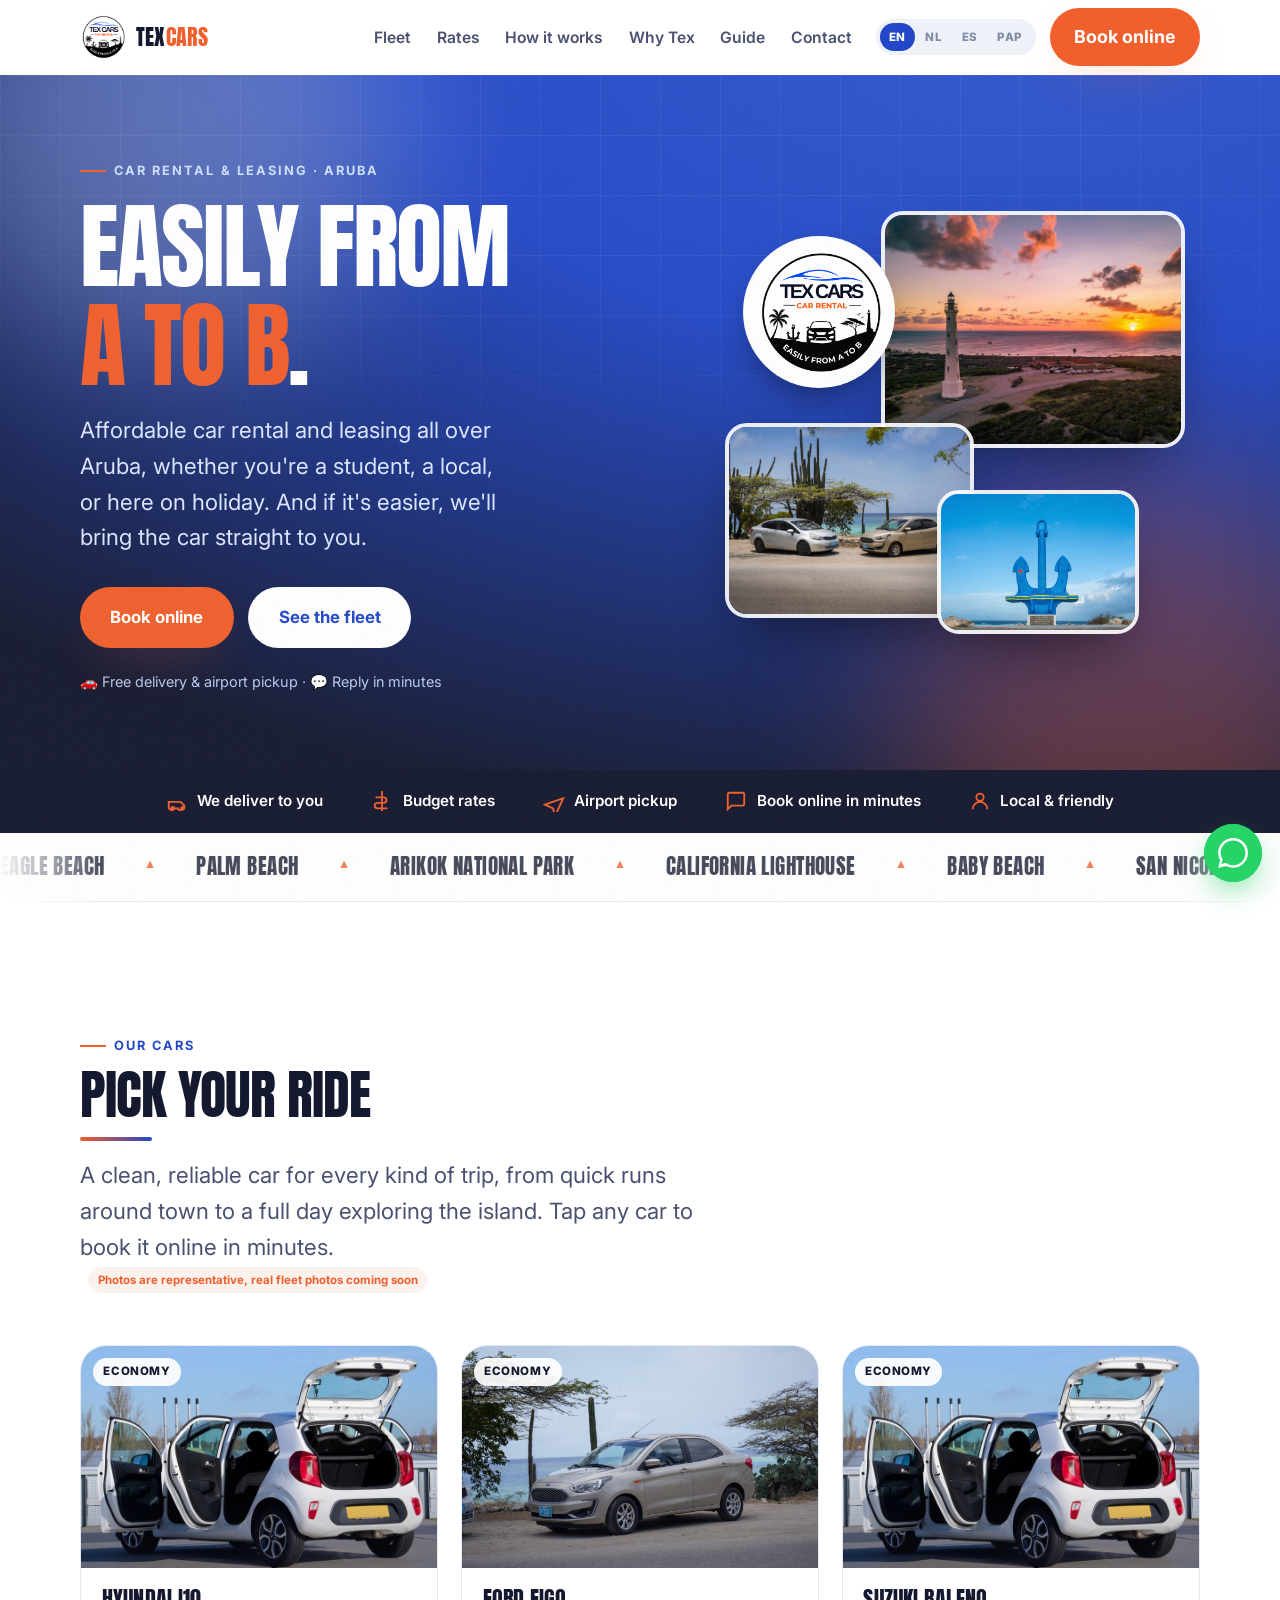
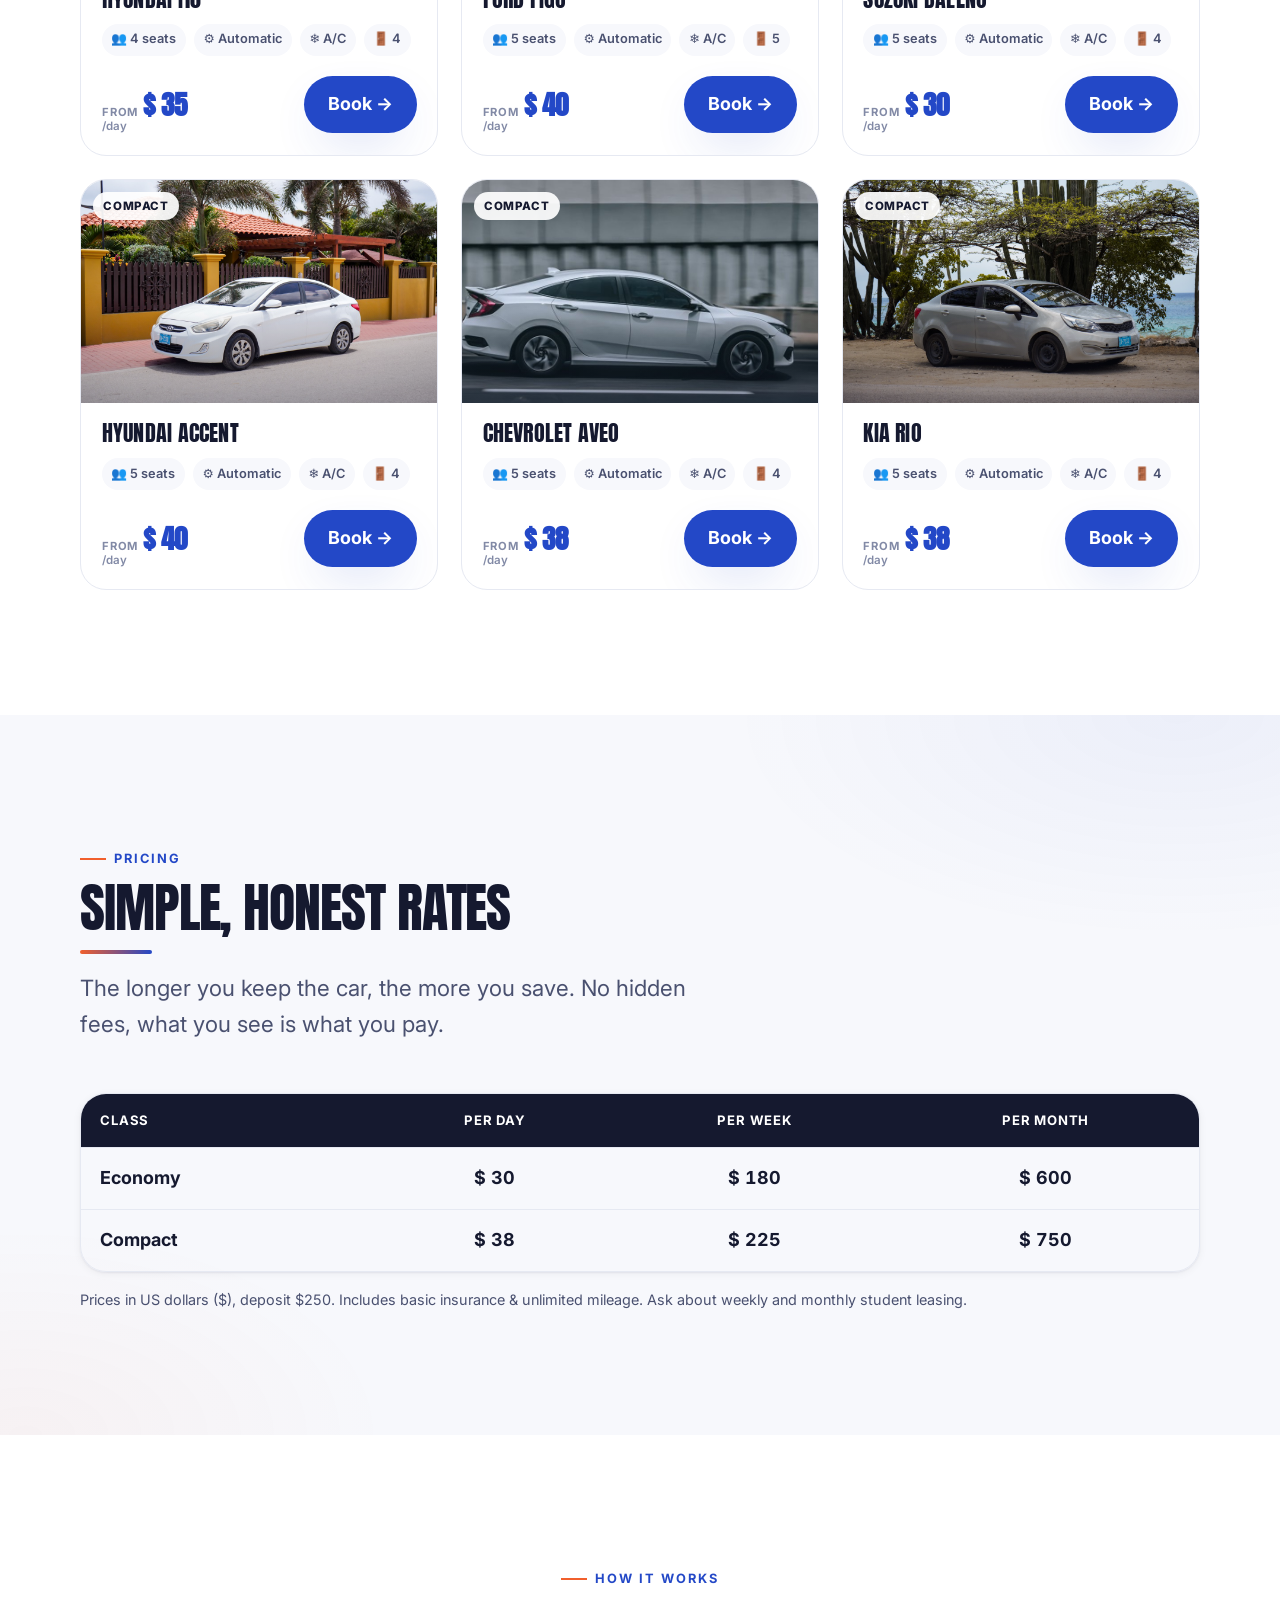
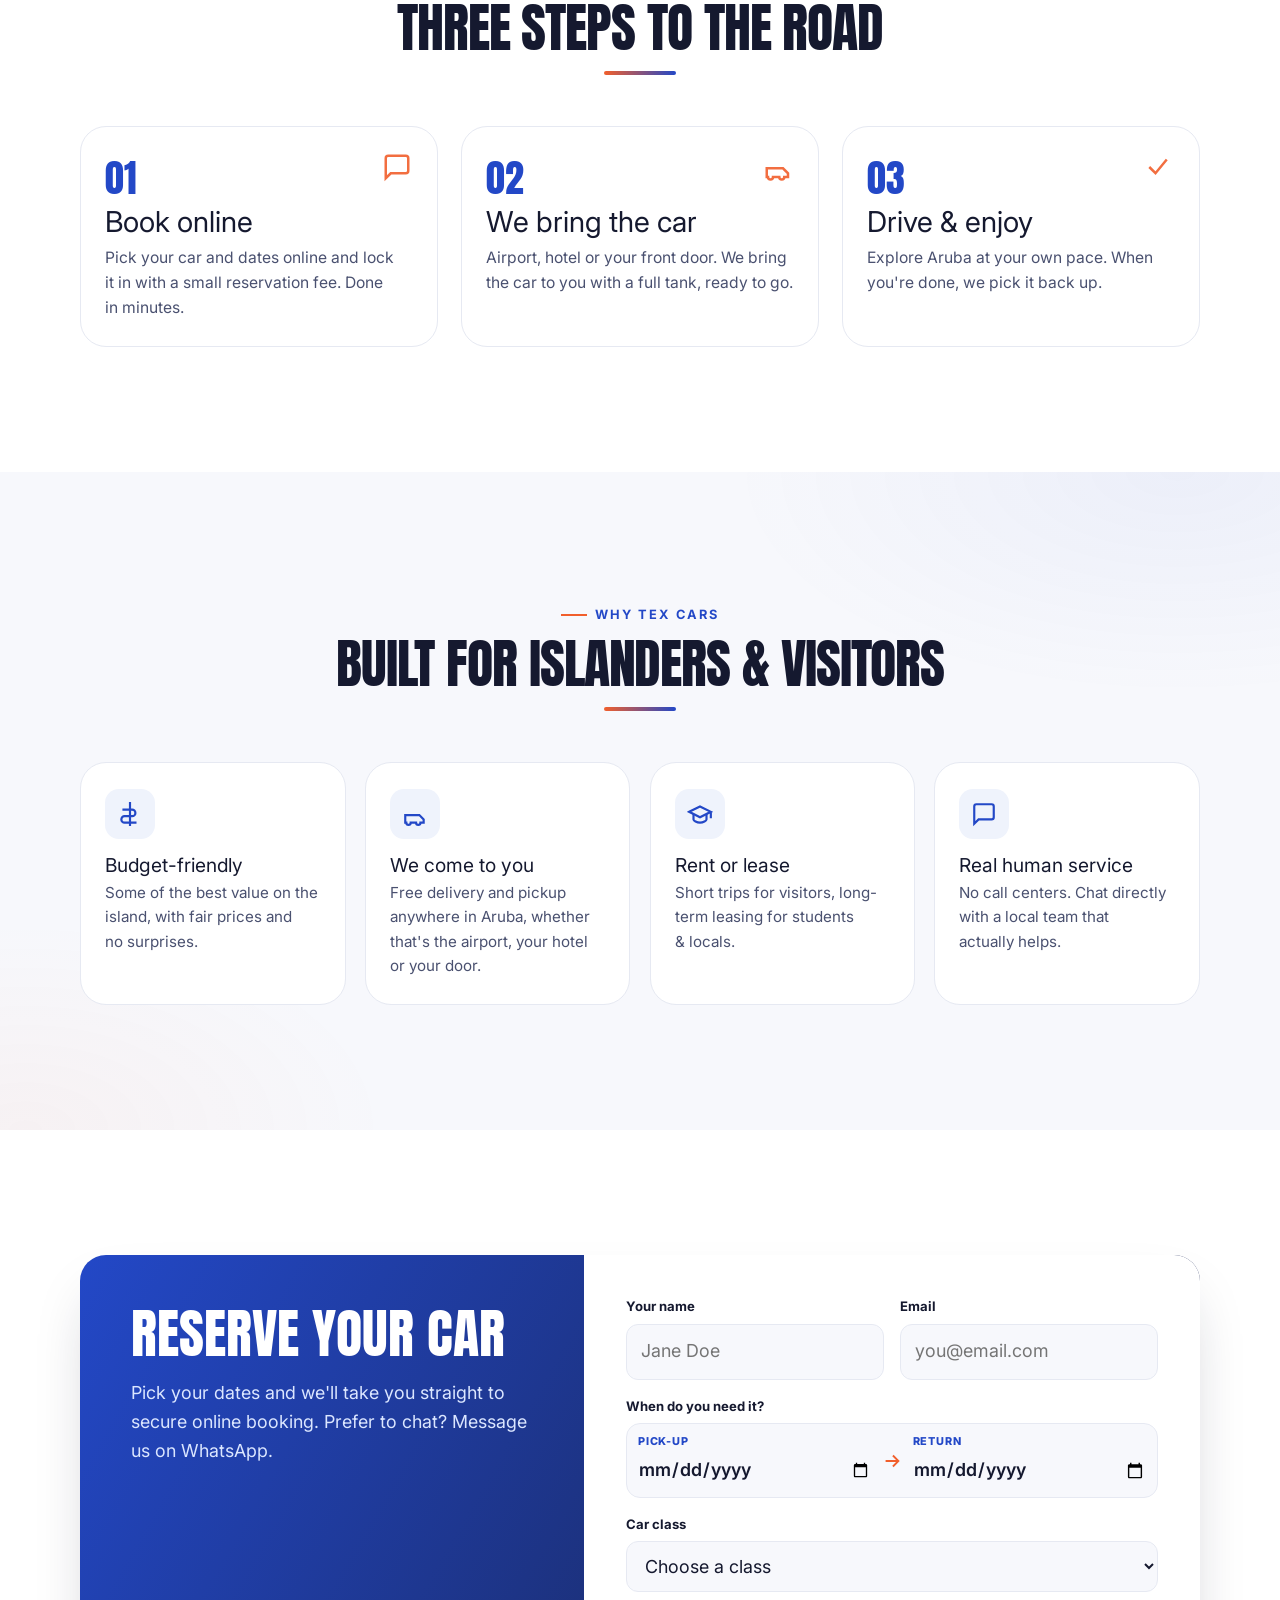
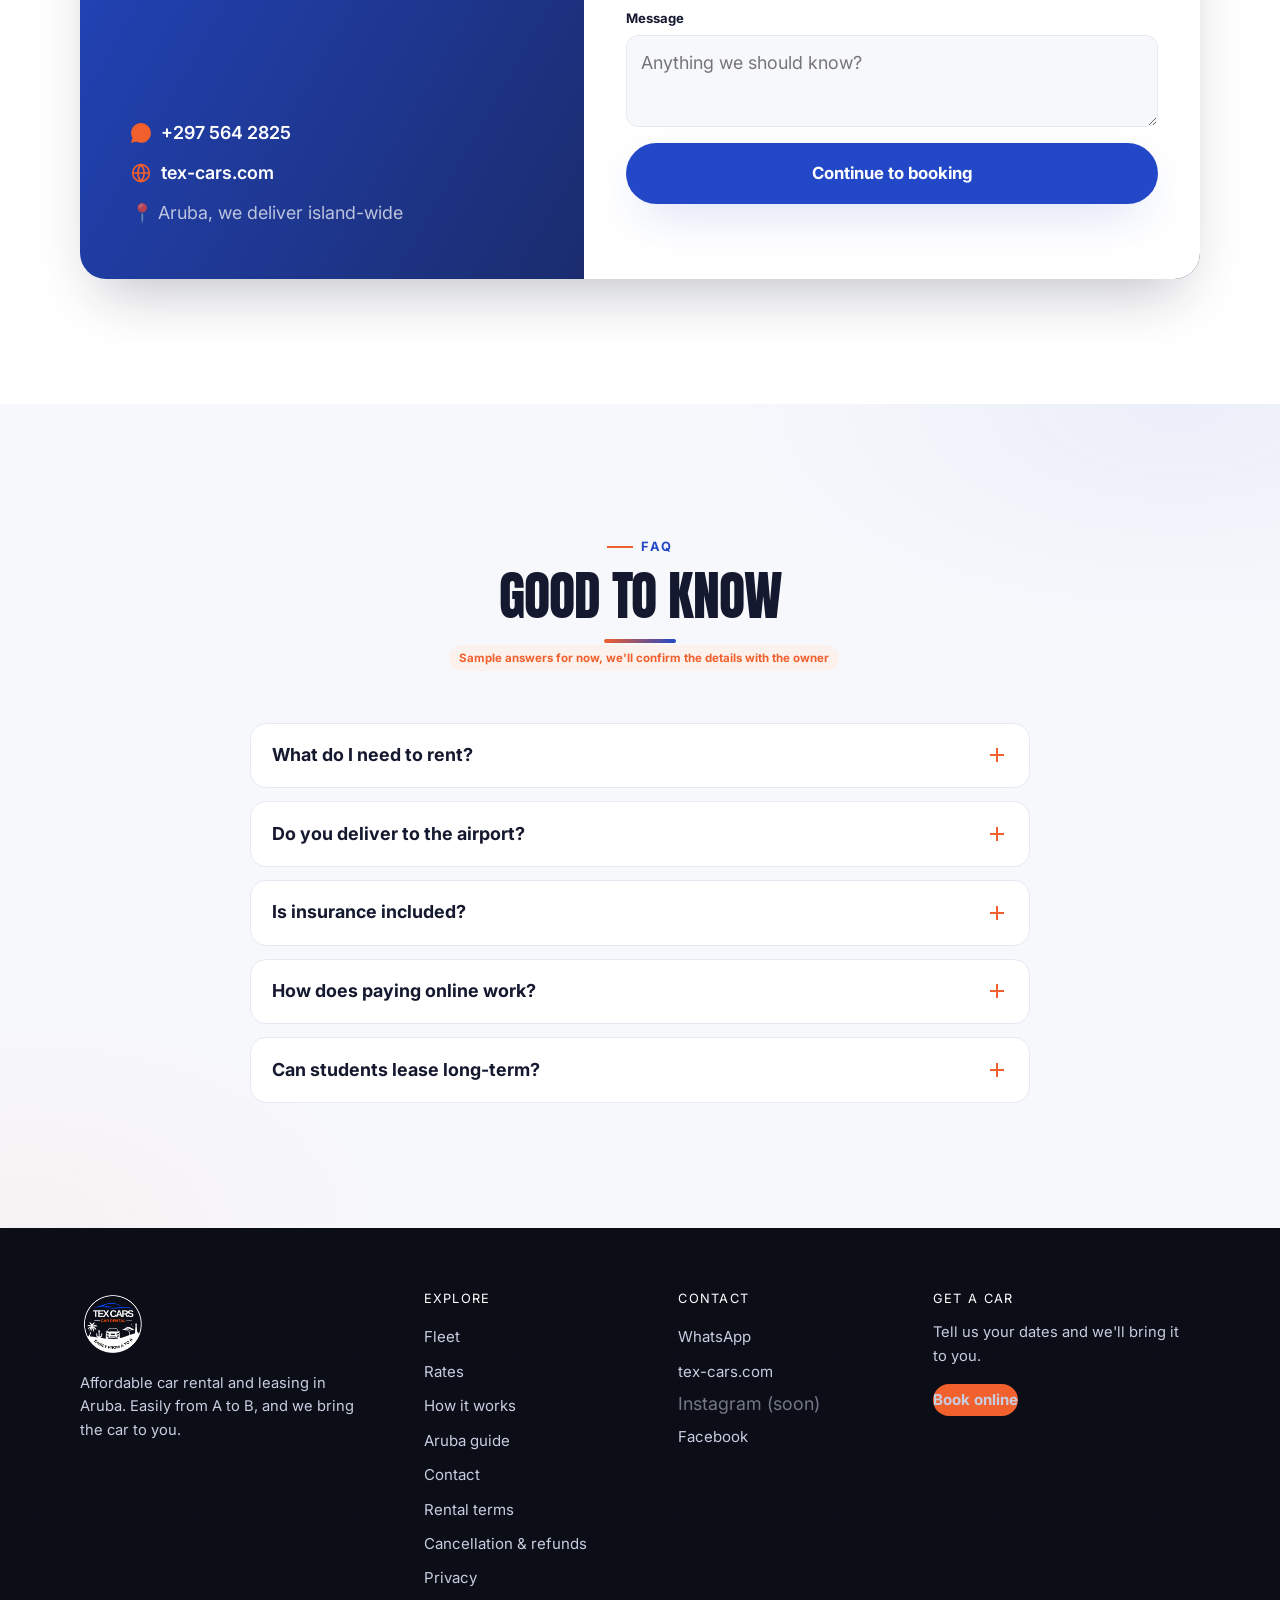
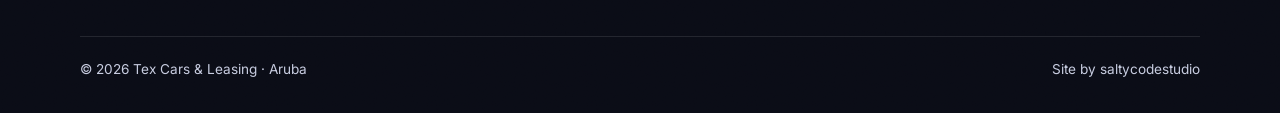
==== commit d7f29726: "Marketing site: softened palette, real photos, white-logo favicon, V-plates - Softer brand palette (" ====
--- a/index.html
+++ b/index.html
@@ -5,7 +5,7 @@
   <meta name="viewport" content="width=device-width, initial-scale=1.0" />
   <title>Tex Cars & Leasing | Budget Car Rental in Aruba</title>
   <meta name="description" content="Easily from A to B. Affordable car rental and leasing in Aruba for students, locals and visitors. We bring the car to you, and booking takes just a few minutes." />
-  <meta name="theme-color" content="#0044FF" />
+  <meta name="theme-color" content="#2348C7" />
 
   <!-- Open Graph -->
   <meta property="og:title" content="Tex Cars & Leasing | Budget Car Rental in Aruba" />
@@ -14,8 +14,8 @@
   <meta property="og:url" content="https://tex-cars.com/" />
   <meta property="og:image" content="assets/logo/LOGOCIRCLE_COLOUR.png" />
 
-  <link rel="icon" type="image/png" href="assets/logo/LOGOCIRCLE_COLOUR.png" />
-  <link rel="apple-touch-icon" href="assets/logo/LOGOCIRCLE_COLOUR.png" />
+  <link rel="icon" type="image/png" href="assets/logo/favicon-white.png" />
+  <link rel="apple-touch-icon" href="assets/logo/LOGOCIRCLE_WHITE.png" />
 
   <!-- Fonts: Anton (display, condensed bold, matches wordmark) + Inter (body) -->
   <link rel="preconnect" href="https://fonts.googleapis.com" />
@@ -111,9 +111,9 @@
 
           <div class="hero__art">
             <div class="hero__collage">
-              <img class="hero__img hero__img--1" src="assets/img/hero-beach.jpg" alt="Turquoise beach in Aruba" loading="eager" />
-              <img class="hero__img hero__img--2" src="assets/img/hero-tree.jpg" alt="Iconic divi-divi tree on the Aruba coast" loading="eager" />
-              <img class="hero__img hero__img--3" src="assets/img/car-suv.jpg" alt="Rental SUV ready to explore Aruba" loading="lazy" />
+              <img class="hero__img hero__img--1" src="assets/img/hero-lighthouse.jpg" alt="California Lighthouse on the Aruba coast at sunset" loading="eager" />
+              <img class="hero__img hero__img--2" src="assets/img/hero-cars.jpg" alt="Tex Cars rental cars parked on the Aruba coast" loading="eager" />
+              <img class="hero__img hero__img--3" src="assets/img/hero-anchor.jpg" alt="The blue anchor monument on the Aruba coast" loading="lazy" />
               <span class="hero__badge-chip">
                 <img src="assets/logo/LOGOCIRCLE_COLOUR.png" alt="Tex Cars" />
               </span>
@@ -370,7 +370,7 @@
     <div class="container">
       <div class="footer__grid">
         <div class="footer__brand">
-          <img src="assets/logo/LOGOCIRCLE_BLUE.png" alt="Tex Cars & Leasing" />
+          <img src="assets/logo/LOGOCIRCLE_WHITE.png" alt="Tex Cars & Leasing" />
           <p data-en="Affordable car rental and leasing in Aruba. Easily from A to B, and we bring the car to you." data-nl="Voordelige autoverhuur en lease op Aruba. Makkelijk van A naar B, en wij brengen de auto naar je toe." data-es="Alquiler y leasing a buen precio en Aruba. Fácil de A a B, y te llevamos el auto." data-pap="Hür i leasing di outo na bon preis na Aruba. Fásil di A pa B, i nos ta trese e outo serka bo.">Affordable car rental and leasing in Aruba. Easily from A to B, and we bring the car to you.</p>
         </div>
         <div class="footer__col">
--- a/styles/tokens.css
+++ b/styles/tokens.css
@@ -1,23 +1,27 @@
 /* ============================================
    tokens.css — Tex Cars brand design tokens
-   Palette sourced from the official logo:
-   Blue #0044FF · Orange #FF4600 · Navy #15192F
+   Brand identity (from the logo): Blue · Orange · Navy.
+   The UI palette below is a softened, more premium take on those
+   brand colors: a deeper cobalt instead of electric blue, a warmer
+   coral instead of hot orange, and calmer gradients/glows. The logo
+   keeps its original bright colors; the site simply sits quieter
+   around it. Logo source values live in brand-kit/colors/colors.md.
    ============================================ */
 :root {
-  /* ---- Brand ---- */
-  --brand-blue:   #0044FF;
-  --brand-blue-600:#0036CC;
-  --brand-blue-700:#0a2db0;
-  --brand-orange: #FF4600;
-  --brand-orange-600:#E23E00;
+  /* ---- Brand (softened UI palette) ---- */
+  --brand-blue:   #2348C7;
+  --brand-blue-600:#1C3AA1;
+  --brand-blue-700:#152C7A;
+  --brand-orange: #F15F2C;
+  --brand-orange-600:#D84E1F;
   --brand-navy:   #15192F;
   --brand-black:  #0a0c16;
   --white:        #FFFFFF;
 
   /* ---- Tints / neutrals ---- */
-  --blue-50:   #EEF3FF;
-  --blue-100:  #DCE6FF;
-  --orange-50: #FFF1EC;
+  --blue-50:   #EFF3FC;
+  --blue-100:  #DCE5F6;
+  --orange-50: #FBF2EE;
   --ink:       #15192F;
   --ink-soft:  #4a5170;
   --ink-mute:  #828aa6;
@@ -25,11 +29,11 @@
   --surface:   #f7f8fc;
   --surface-2: #eef1f8;
 
-  /* ---- Gradients / glows ---- */
-  --grad-hero: radial-gradient(120% 120% at 80% -10%, #1f5bff 0%, #0044FF 38%, #0a2db0 100%);
-  --grad-band: linear-gradient(120deg, #0044FF 0%, #0a2db0 100%);
-  --glow-orange: 0 18px 50px -18px rgba(255,70,0,.55);
-  --glow-blue:   0 18px 50px -18px rgba(0,68,255,.45);
+  /* ---- Gradients / glows (softened: cobalt settling into navy) ---- */
+  --grad-hero: radial-gradient(120% 120% at 80% -10%, #3157CC 0%, #2348C7 42%, #15192F 100%);
+  --grad-band: linear-gradient(120deg, #2348C7 0%, #15192F 100%);
+  --glow-orange: 0 18px 50px -18px rgba(241,95,44,.32);
+  --glow-blue:   0 18px 50px -18px rgba(35,72,199,.30);
 
   /* ---- Typography ---- */
   --font-display: "Anton", "Archivo", system-ui, sans-serif;
--- a/styles/main.css
+++ b/styles/main.css
@@ -98,7 +98,7 @@
   background-size: 60px 60px; mask-image: radial-gradient(120% 80% at 50% 0%, #000 30%, transparent 75%);
 }
 .hero__glow { position: absolute; width: 460px; height: 460px; border-radius: 50%; filter: blur(80px); pointer-events: none; }
-.hero__glow--o { background: rgba(255,70,0,.5); bottom: -160px; right: -80px; }
+.hero__glow--o { background: rgba(241,95,44,.30); bottom: -160px; right: -80px; }
 .hero__glow--w { background: rgba(255,255,255,.25); top: -180px; left: -60px; }
 .hero__inner { position: relative; z-index: 2; display: grid; grid-template-columns: 1.1fr .9fr; gap: 2rem; align-items: center; padding-block: clamp(3.5rem, 6vw, 6rem); }
 .hero__eyebrow { color: #cfe0ff; }
@@ -360,7 +360,7 @@
 /* ---------- Cursor spotlight on cards (parts: react/spotlight-card, CSS technique) ---------- */
 .why__card::before, .step::before {
   content: ""; position: absolute; inset: 0; opacity: 0; pointer-events: none;
-  background: radial-gradient(240px circle at var(--mx, 50%) var(--my, 50%), rgba(0,68,255,.09), transparent 65%);
+  background: radial-gradient(240px circle at var(--mx, 50%) var(--my, 50%), rgba(35,72,199,.09), transparent 65%);
   transition: opacity .35s var(--ease);
 }
 .why__card:hover::before, .step:hover::before { opacity: 1; }
@@ -368,8 +368,8 @@
 /* ---------- Tinted sections: ambient depth instead of flat gray ---------- */
 .section--tint {
   background:
-    radial-gradient(640px 320px at 92% 0%, rgba(0,68,255,.05), transparent 70%),
-    radial-gradient(520px 300px at 2% 100%, rgba(255,70,0,.045), transparent 70%),
+    radial-gradient(640px 320px at 92% 0%, rgba(35,72,199,.05), transparent 70%),
+    radial-gradient(520px 300px at 2% 100%, rgba(241,95,44,.045), transparent 70%),
     var(--surface);
 }
 
@@ -401,7 +401,7 @@
 .footer__pitch { font-size: .92rem; margin-bottom: 1rem; }
 
 /* ---------- Visible keyboard focus ---------- */
-:focus-visible { outline: 3px solid rgba(0,68,255,.55); outline-offset: 2px; border-radius: 4px; }
+:focus-visible { outline: 3px solid rgba(35,72,199,.55); outline-offset: 2px; border-radius: 4px; }
 .hero :focus-visible, .inquiry__aside :focus-visible { outline-color: rgba(255,255,255,.8); }
 
 /* ---------- Reduced motion: calm everything down ---------- */
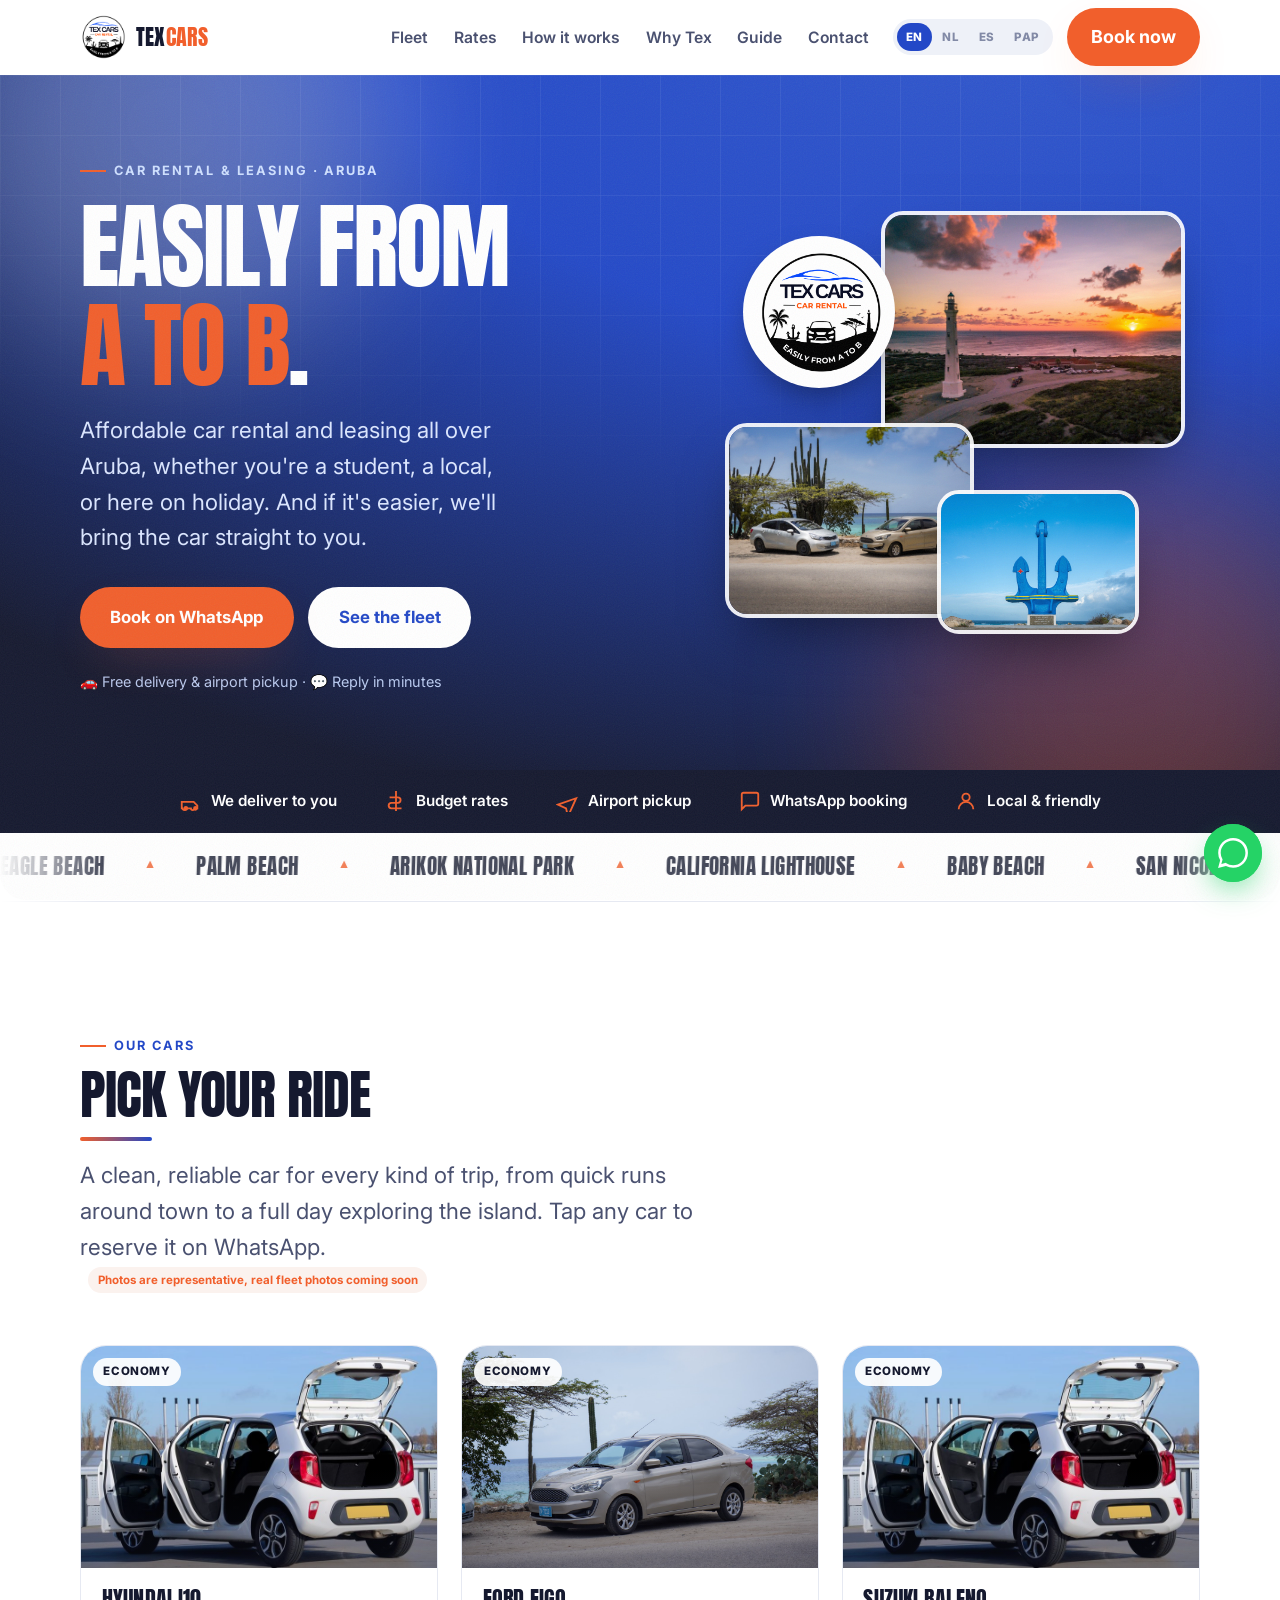
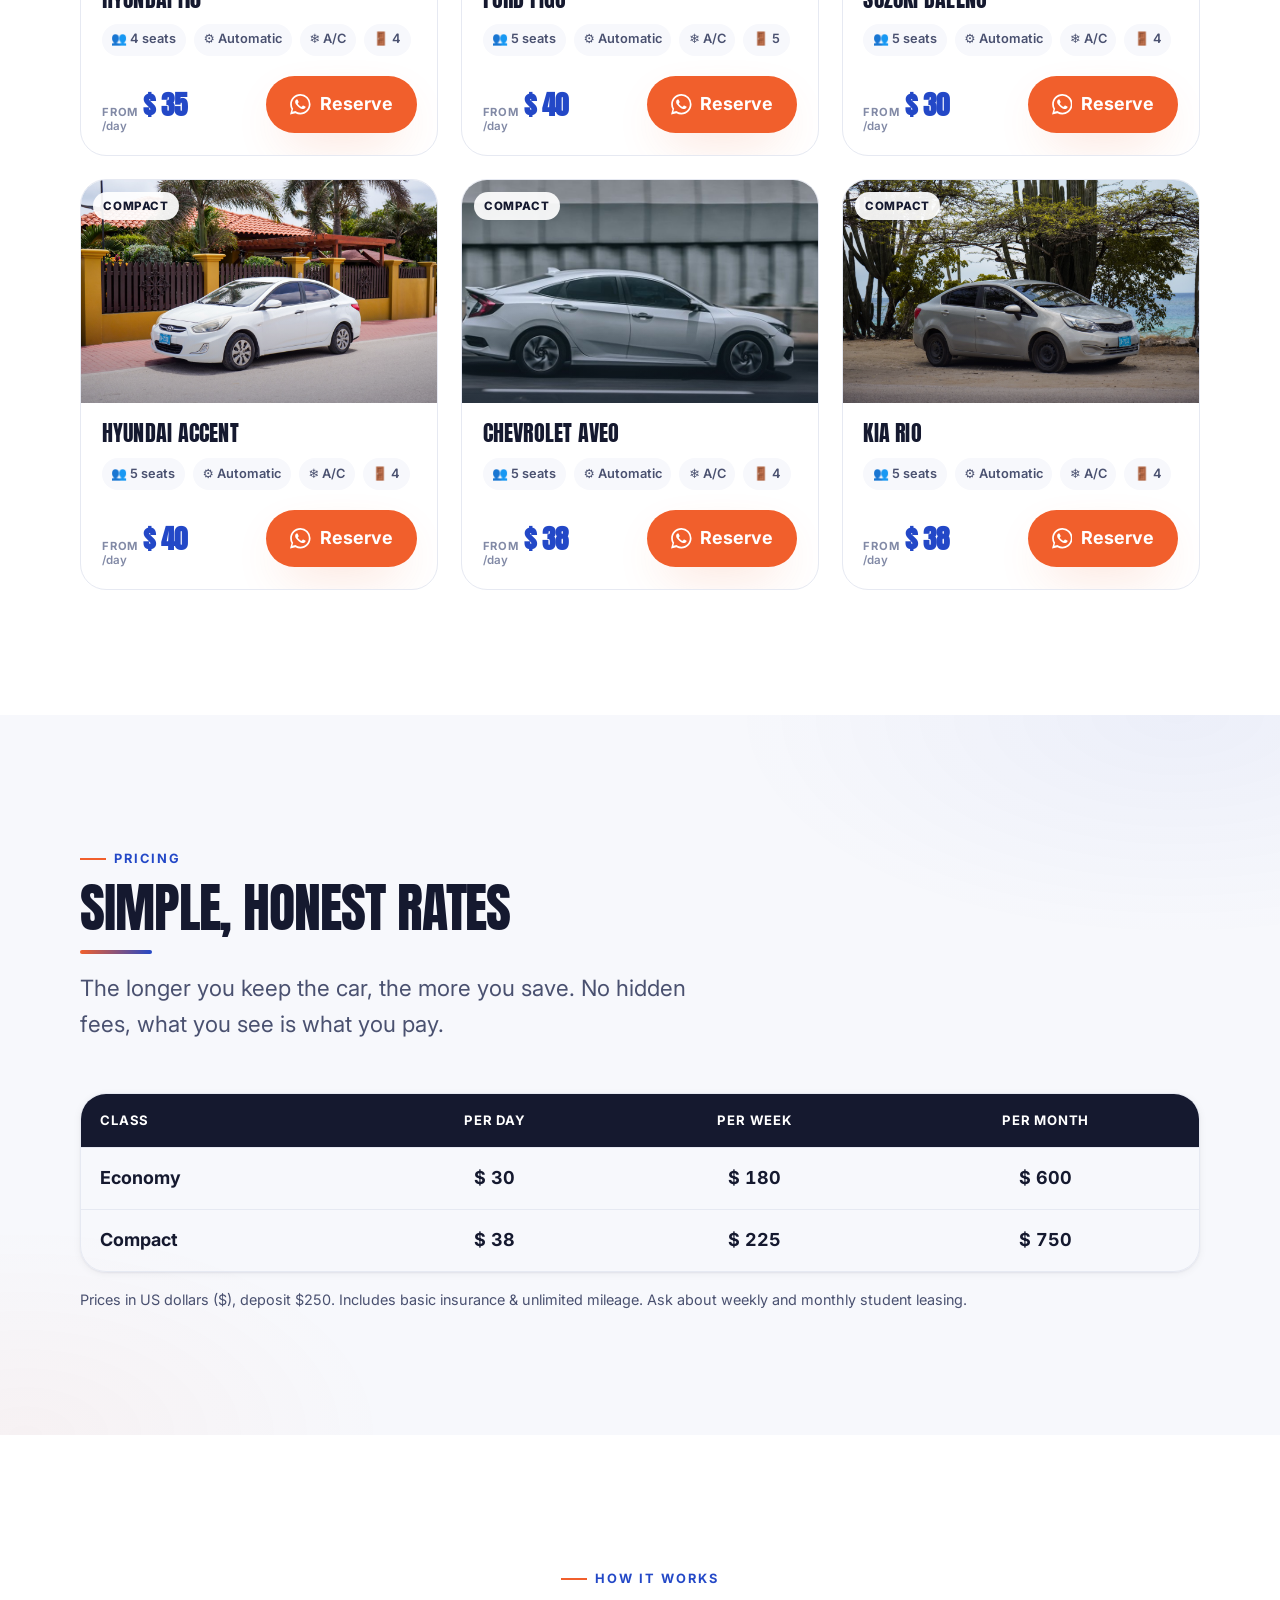
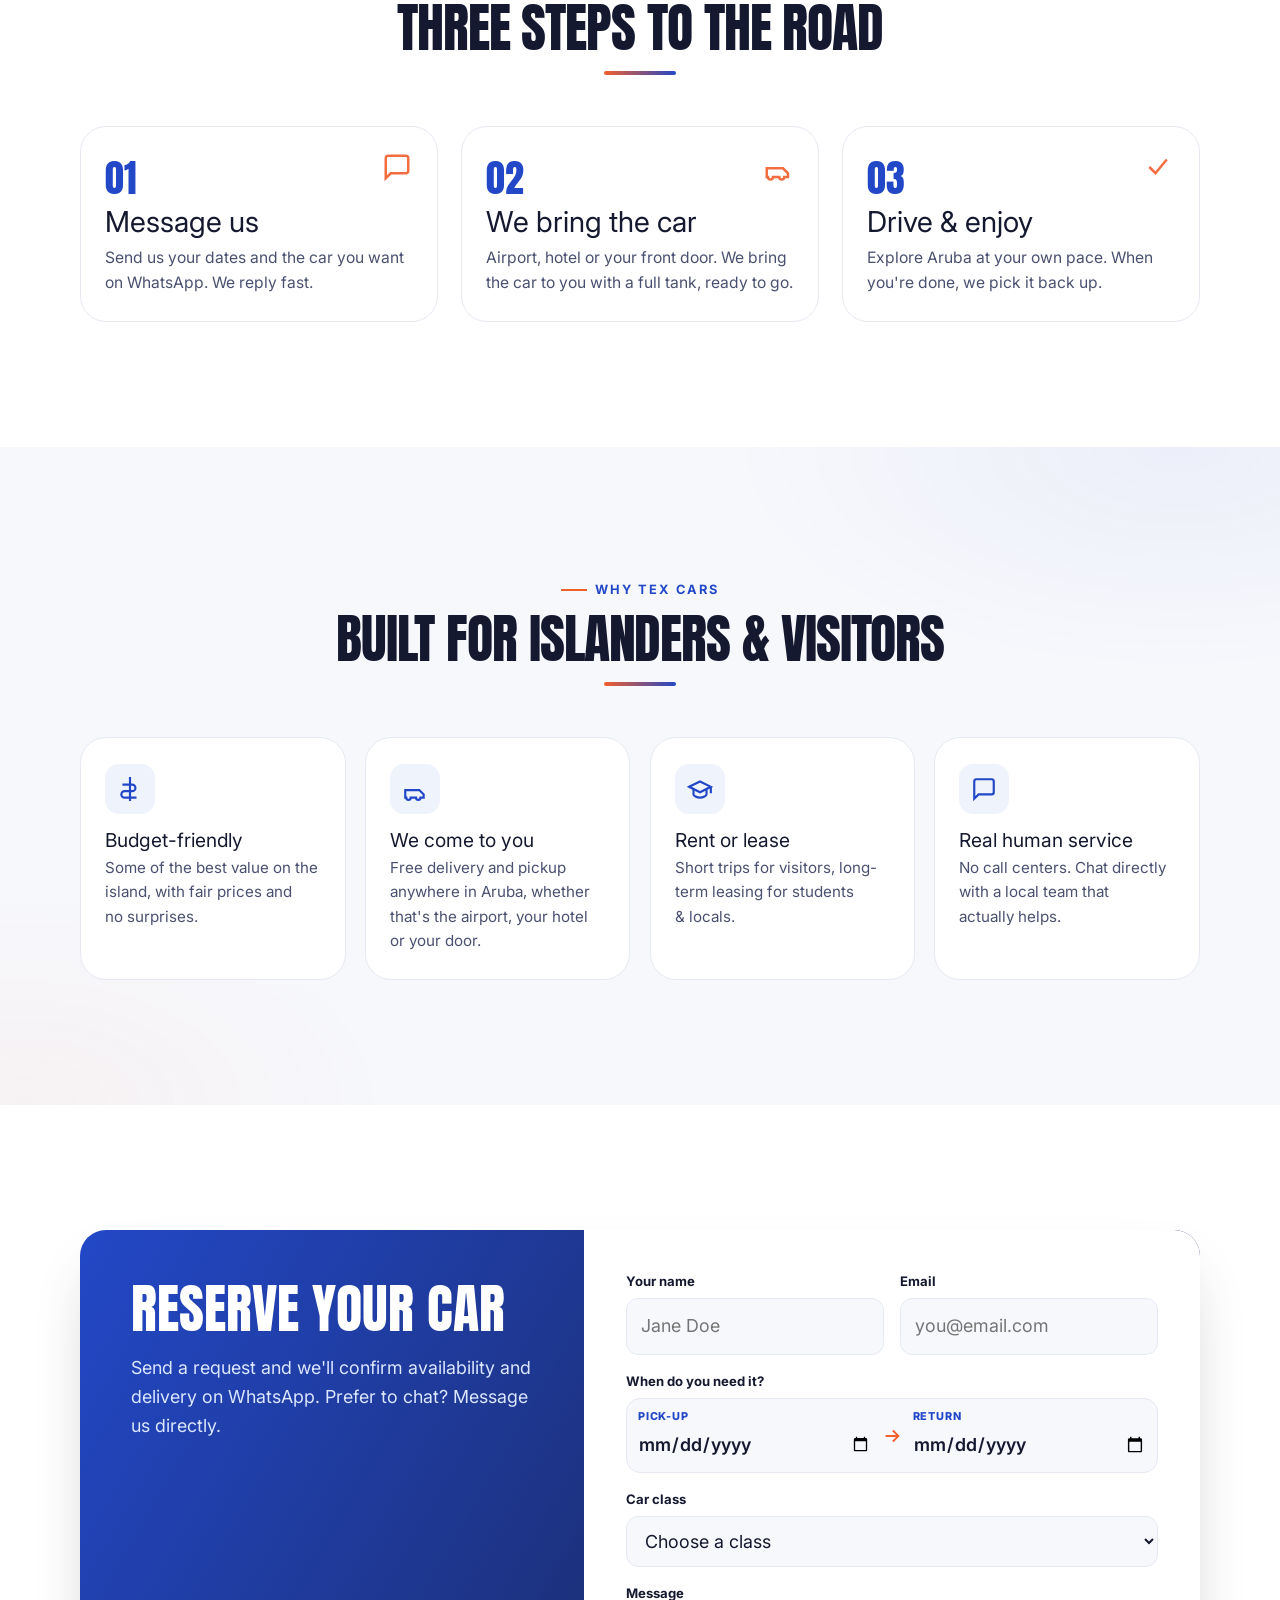
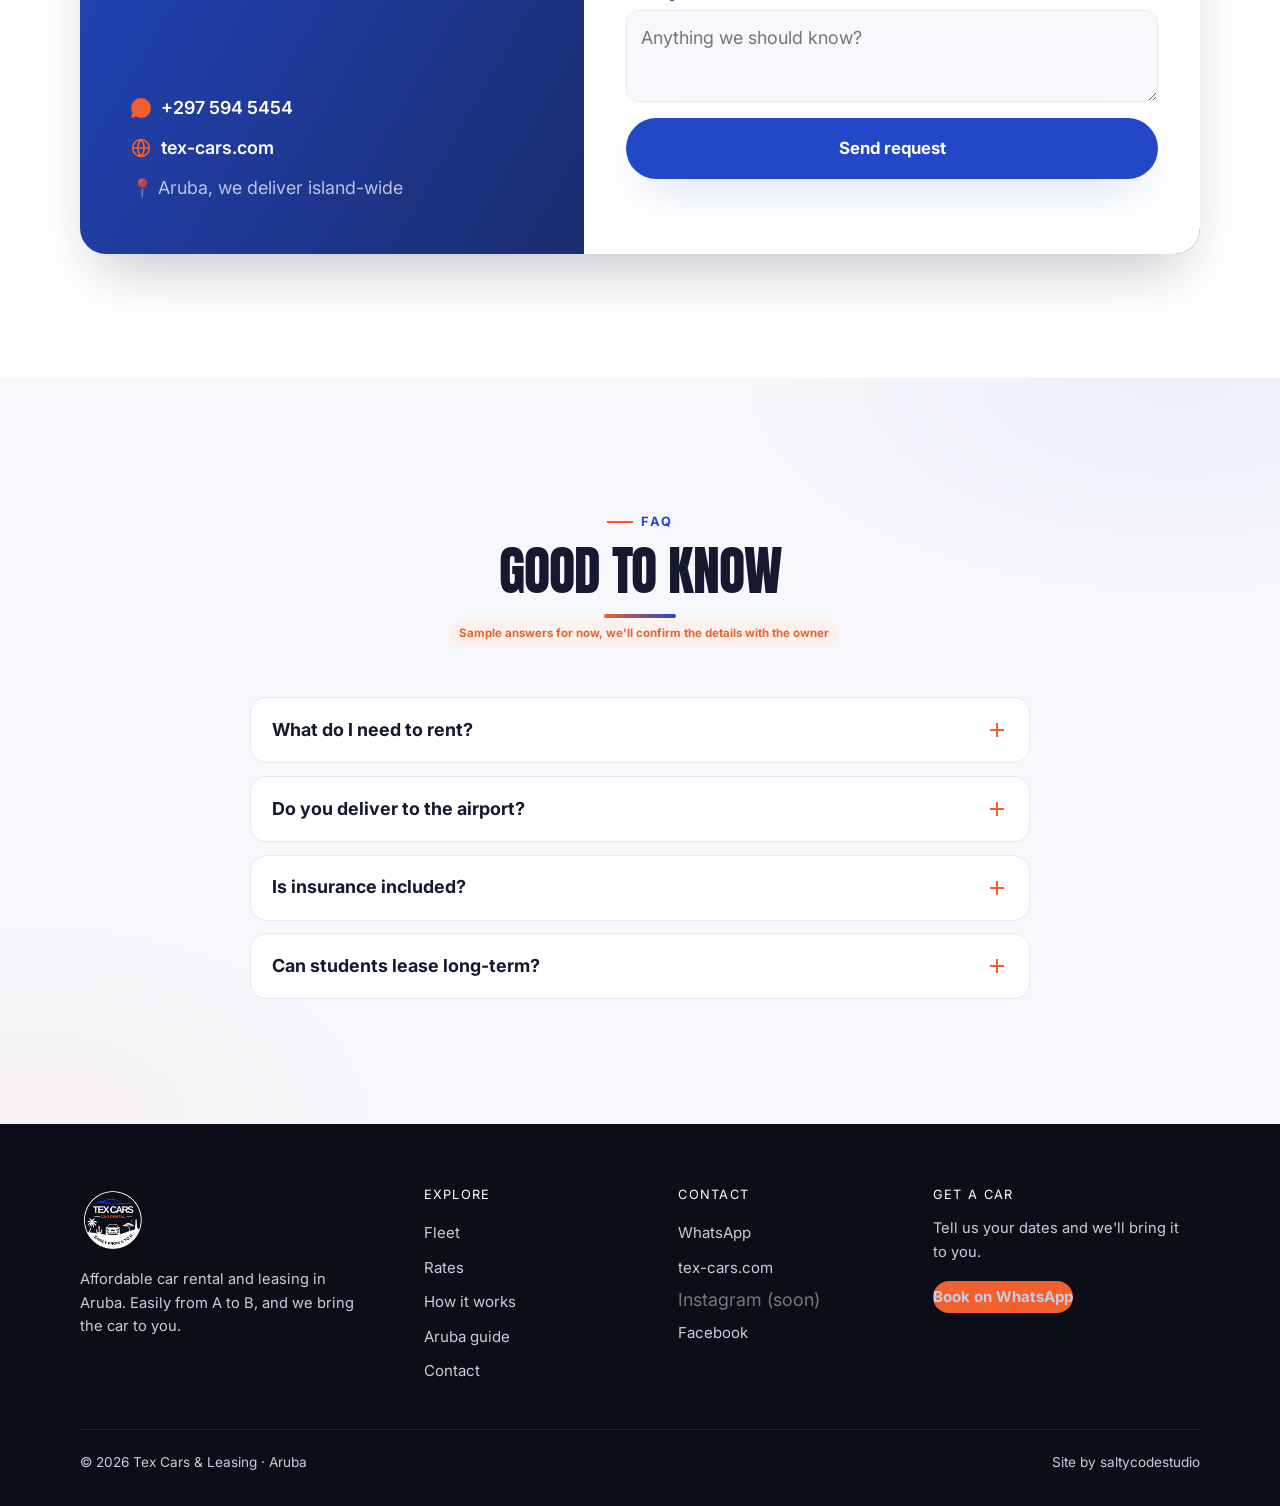
==== commit 303ed1be: "site: update WhatsApp reservation number to +297 594 5454" ====
--- a/index.html
+++ b/index.html
@@ -55,7 +55,7 @@
             <button class="lang-btn" data-set-lang="es">ES</button>
             <button class="lang-btn" data-set-lang="pap">PAP</button>
           </div>
-          <a class="btn btn--wa" href="https://wa.me/2975642825" target="_blank" rel="noopener" data-booking-href="/book"
+          <a class="btn btn--wa" href="https://wa.me/2975945454" target="_blank" rel="noopener" data-booking-href="/book"
              data-en="Book now" data-nl="Boek nu" data-es="Reservar" data-pap="Reservá"
              data-book-en="Book online" data-book-nl="Boek online" data-book-es="Reservar online" data-book-pap="Reservá online">Book now</a>
         </div>
@@ -95,7 +95,7 @@
               Affordable car rental and leasing all over Aruba, whether you're a student, a local, or here on holiday. And if it's easier, we'll bring the car straight to you.</p>
 
             <div class="hero__cta">
-              <a class="btn btn--wa btn--lg" href="https://wa.me/2975642825" target="_blank" rel="noopener" data-booking-href="/book"
+              <a class="btn btn--wa btn--lg" href="https://wa.me/2975945454" target="_blank" rel="noopener" data-booking-href="/book"
                  data-en="Book on WhatsApp" data-nl="Boek via WhatsApp" data-es="Reservar por WhatsApp" data-pap="Reservá via WhatsApp"
                  data-book-en="Book online" data-book-nl="Boek online" data-book-es="Reservar online" data-book-pap="Reservá online">Book on WhatsApp</a>
               <a class="btn btn--light btn--lg" href="#fleet"
@@ -275,7 +275,7 @@
             <p data-en="Send a request and we'll confirm availability and delivery on WhatsApp. Prefer to chat? Message us directly." data-nl="Stuur een aanvraag; we bevestigen beschikbaarheid en levering via WhatsApp. Liever chatten? Stuur direct een bericht." data-es="Envía una solicitud y confirmamos disponibilidad y entrega por WhatsApp. ¿Prefieres chatear? Escríbenos." data-pap="Mandá un petishon i nos ta konfirmá disponibilidat i entrega via WhatsApp. Bo ke chat? Mandá nos mensahe direkt."
                data-book-en="Pick your dates and we'll take you straight to secure online booking. Prefer to chat? Message us on WhatsApp." data-book-nl="Kies je data en we brengen je direct naar de veilige online boeking. Liever chatten? Stuur ons een bericht via WhatsApp." data-book-es="Elige tus fechas y te llevamos directo a la reserva segura online. ¿Prefieres chatear? Escríbenos por WhatsApp." data-book-pap="Skohe bo fechanan i nos ta hiba bo direkt na e reservashon online sigur. Bo ke chat? Mandá nos un mensahe via WhatsApp.">Send a request and we'll confirm availability and delivery on WhatsApp.</p>
             <div class="inquiry__contact">
-              <a href="https://wa.me/2975642825" target="_blank" rel="noopener"><svg viewBox="0 0 24 24" fill="currentColor"><path d="M.057 24l1.687-6.163a11.867 11.867 0 01-1.587-5.946C.16 5.335 5.495 0 12.05 0a11.817 11.817 0 018.413 3.488 11.824 11.824 0 013.48 8.414c-.003 6.557-5.338 11.892-11.893 11.892a11.9 11.9 0 01-5.688-1.448L.057 24z"/></svg> +297 564 2825</a>
+              <a href="https://wa.me/2975945454" target="_blank" rel="noopener"><svg viewBox="0 0 24 24" fill="currentColor"><path d="M.057 24l1.687-6.163a11.867 11.867 0 01-1.587-5.946C.16 5.335 5.495 0 12.05 0a11.817 11.817 0 018.413 3.488 11.824 11.824 0 013.48 8.414c-.003 6.557-5.338 11.892-11.893 11.892a11.9 11.9 0 01-5.688-1.448L.057 24z"/></svg> +297 594 5454</a>
               <a href="https://tex-cars.com" target="_blank" rel="noopener"><svg viewBox="0 0 24 24" fill="none" stroke="currentColor" stroke-width="2"><circle cx="12" cy="12" r="10"/><path d="M2 12h20M12 2a15 15 0 010 20 15 15 0 010-20"/></svg> tex-cars.com</a>
               <span class="inquiry__loc" data-en="📍 Aruba, we deliver island-wide" data-nl="📍 Aruba, we bezorgen op heel het eiland" data-es="📍 Aruba, entrega en toda la isla" data-pap="📍 Aruba, nos ta entregá na henter e isla">📍 Aruba, we deliver island-wide</span>
             </div>
@@ -389,7 +389,7 @@
         <div class="footer__col">
           <h4 data-en="Contact" data-nl="Contact" data-es="Contacto" data-pap="Kontakto">Contact</h4>
           <ul>
-            <li><a href="https://wa.me/2975642825" target="_blank" rel="noopener">WhatsApp</a></li>
+            <li><a href="https://wa.me/2975945454" target="_blank" rel="noopener">WhatsApp</a></li>
             <li><a href="https://tex-cars.com" target="_blank" rel="noopener">tex-cars.com</a></li>
             <li><span class="footer__soon" data-en="Instagram (soon)" data-nl="Instagram (binnenkort)" data-es="Instagram (pronto)" data-pap="Instagram (pronto)">Instagram (soon)</span></li>
             <li><a href="https://www.facebook.com/profile.php?id=61552546856659" target="_blank" rel="noopener" data-en="Facebook" data-nl="Facebook" data-es="Facebook" data-pap="Facebook">Facebook</a></li>
@@ -398,7 +398,7 @@
         <div class="footer__col">
           <h4 data-en="Get a car" data-nl="Huur een auto" data-es="Consigue un auto" data-pap="Haña un outo">Get a car</h4>
           <p class="footer__pitch" data-en="Tell us your dates and we'll bring it to you." data-nl="Geef je data door en wij brengen 'm langs." data-es="Dinos tus fechas y te lo llevamos." data-pap="Bisa nos bo fechanan i nos ta trese e.">Tell us your dates and we'll bring it to you.</p>
-          <a class="btn btn--wa" href="https://wa.me/2975642825" target="_blank" rel="noopener" data-booking-href="/book"
+          <a class="btn btn--wa" href="https://wa.me/2975945454" target="_blank" rel="noopener" data-booking-href="/book"
              data-en="Book on WhatsApp" data-nl="Boek via WhatsApp" data-es="Reservar por WhatsApp" data-pap="Reservá via WhatsApp"
              data-book-en="Book online" data-book-nl="Boek online" data-book-es="Reservar online" data-book-pap="Reservá online">Book on WhatsApp</a>
         </div>
@@ -410,7 +410,7 @@
     </div>
   </footer>
 
-  <a class="wa-float" href="https://wa.me/2975642825" target="_blank" rel="noopener" aria-label="WhatsApp">
+  <a class="wa-float" href="https://wa.me/2975945454" target="_blank" rel="noopener" aria-label="WhatsApp">
     <svg viewBox="0 0 24 24" fill="currentColor"><path d="M.057 24l1.687-6.163a11.867 11.867 0 01-1.587-5.946C.16 5.335 5.495 0 12.05 0a11.817 11.817 0 018.413 3.488 11.824 11.824 0 013.48 8.414c-.003 6.557-5.338 11.892-11.893 11.892a11.9 11.9 0 01-5.688-1.448L.057 24zm6.597-3.807c1.676.995 3.276 1.591 5.392 1.592 5.448 0 9.886-4.434 9.889-9.885.002-5.462-4.415-9.89-9.881-9.892-5.452 0-9.887 4.434-9.889 9.884a9.86 9.86 0 001.51 5.26l-.999 3.648 3.738-.979z"/></svg>
   </a>
 
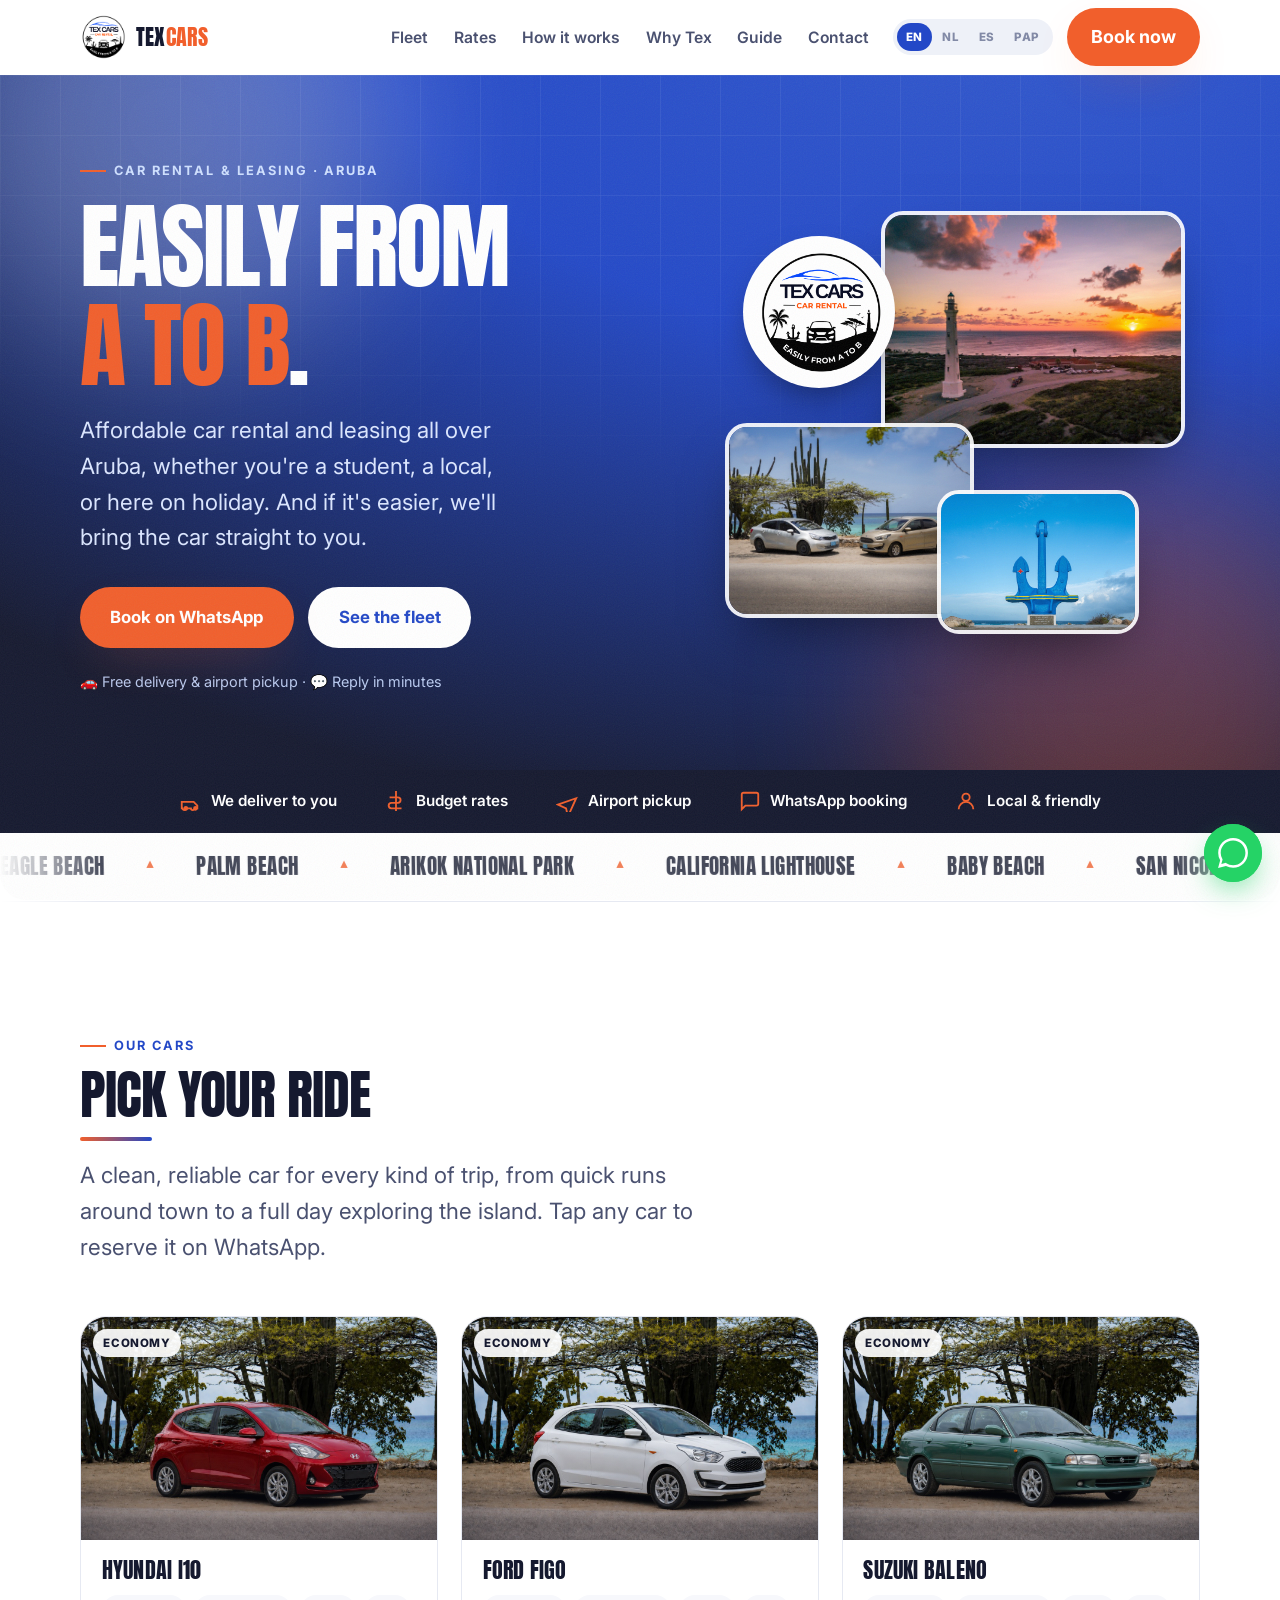
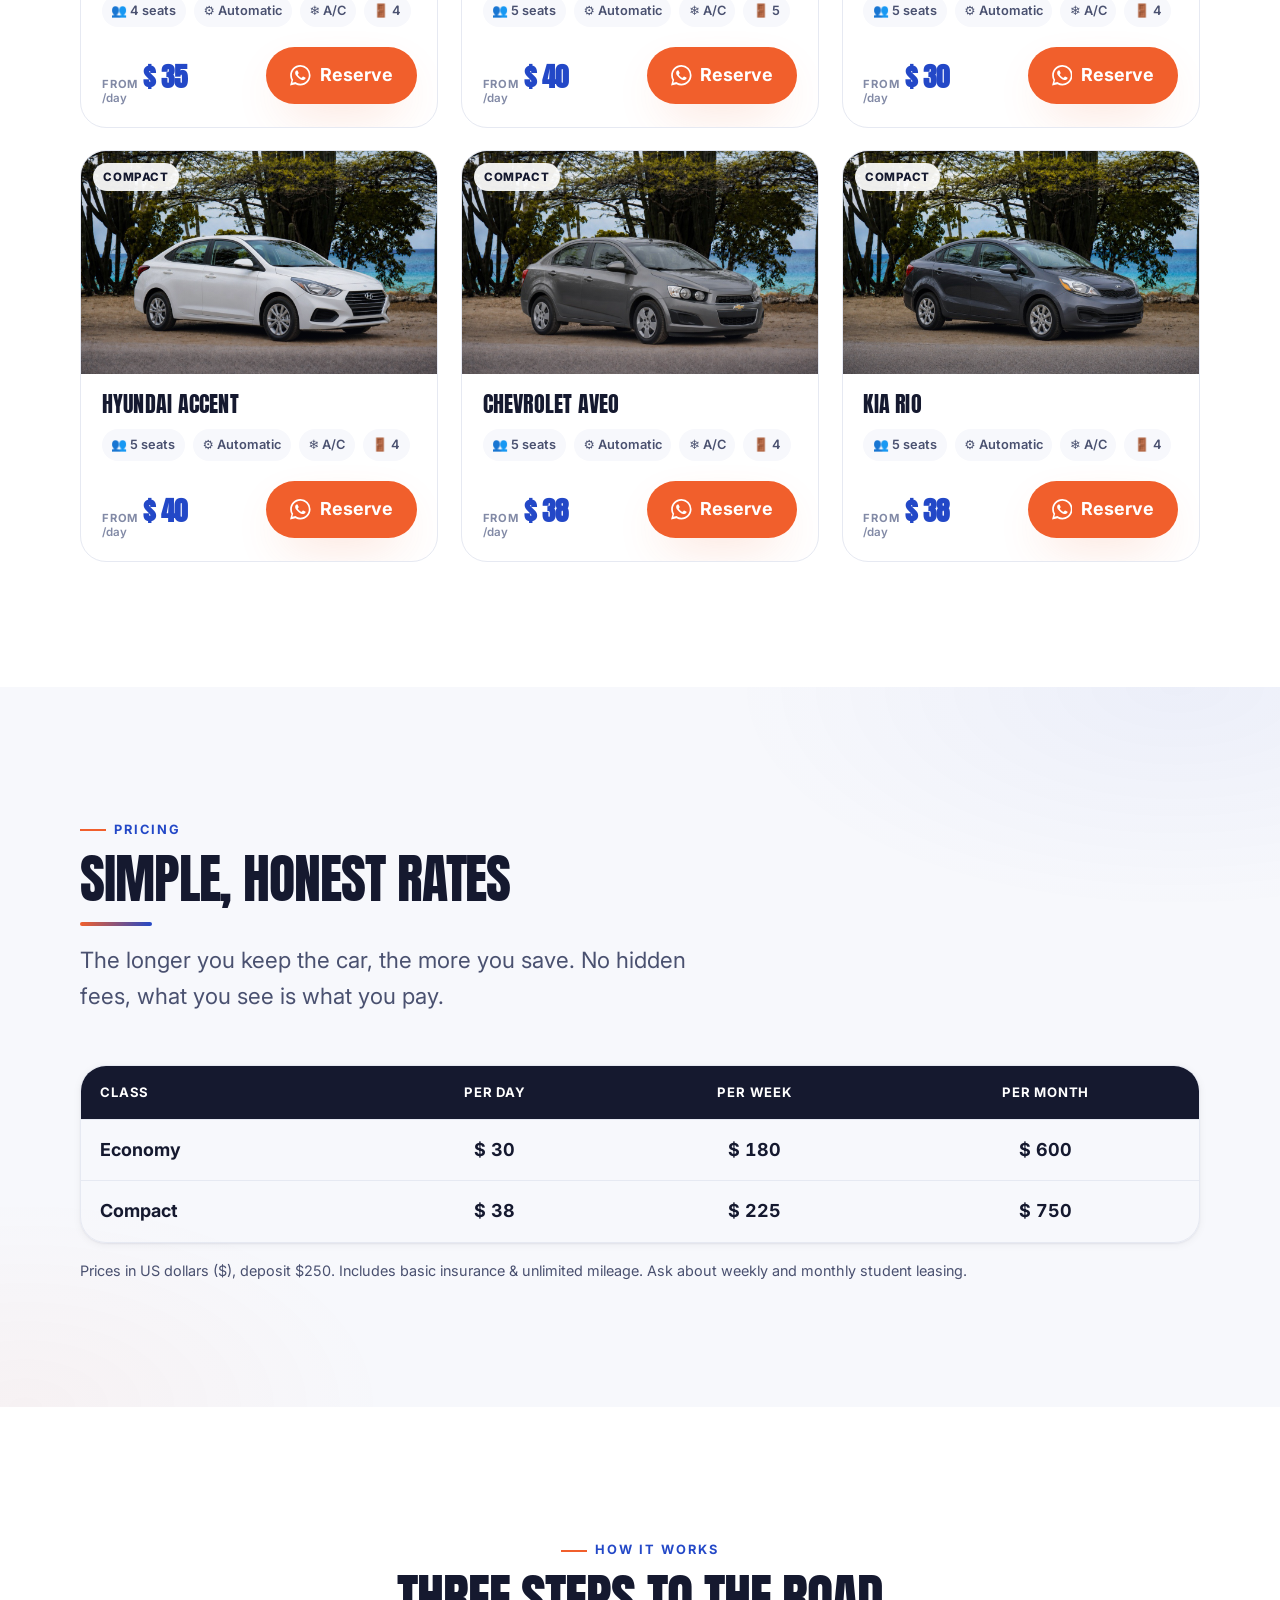
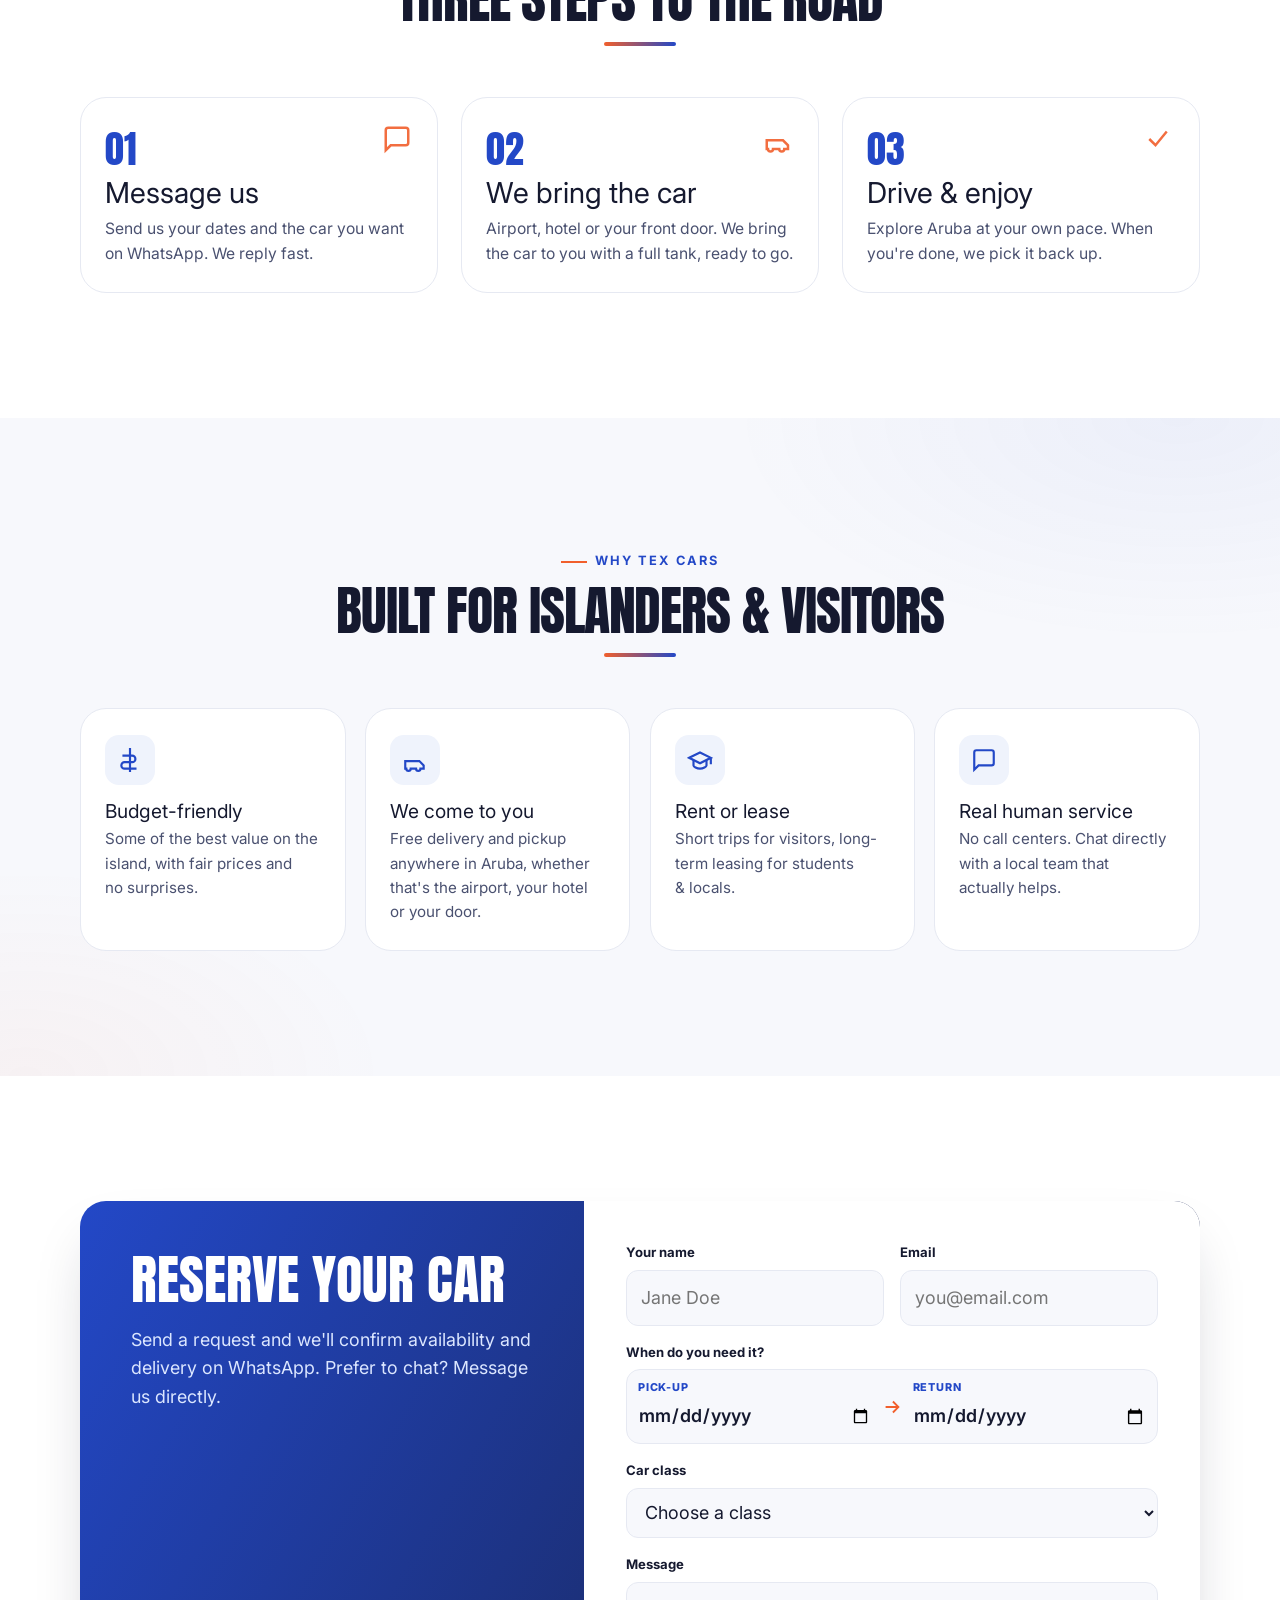
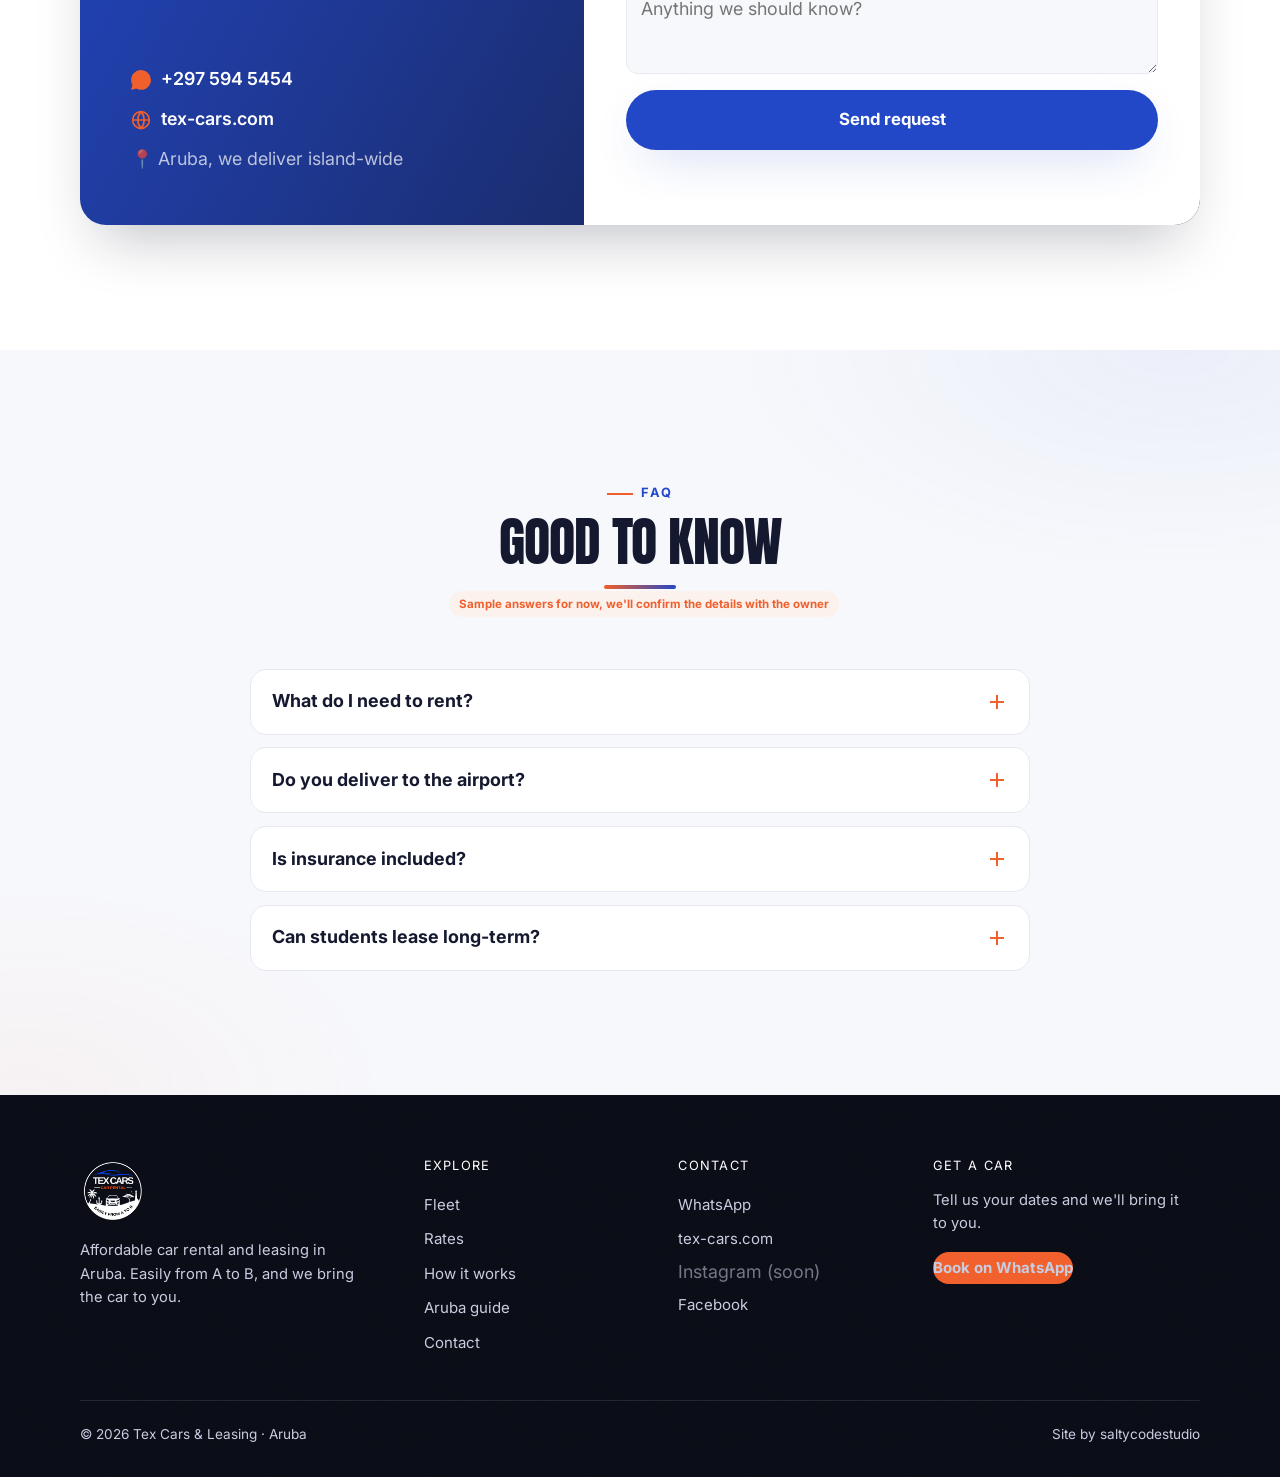
==== commit 6f1ed98a: "site: complete real fleet photography (Aug 2026 set), drop representative-photos disclaimer All six " ====
--- a/index.html
+++ b/index.html
@@ -162,7 +162,6 @@
             data-book-es="Un auto limpio y confiable para cada tipo de viaje, desde una vuelta rápida por la ciudad hasta un día entero explorando la isla. Toca cualquier auto y resérvalo online en minutos."
             data-book-pap="Un outo limpi i konfiabel pa tur tipo di biahe, for di un bùelta lihé den stat te un dia kompleto eksplorando e isla. Primi riba kualke outo i reservá e online den un par di minüt.">
             A clean, reliable car for every kind of trip, from quick runs around town to a full day exploring the island. Tap any car to reserve it on WhatsApp.</p>
-          <span class="placeholder-flag" data-en="Photos are representative, real fleet photos coming soon" data-nl="Foto's zijn ter illustratie, echte wagenparkfoto's volgen binnenkort" data-es="Las fotos son ilustrativas, las fotos reales llegan pronto" data-pap="E fotonan ta ilustrativo, fotonan real di e flota ta bin pronto">Photos are representative, real fleet photos coming soon</span>
         </div>
         <div class="fleet__grid" id="fleet-grid"><!-- rendered by main.js --></div>
       </div>
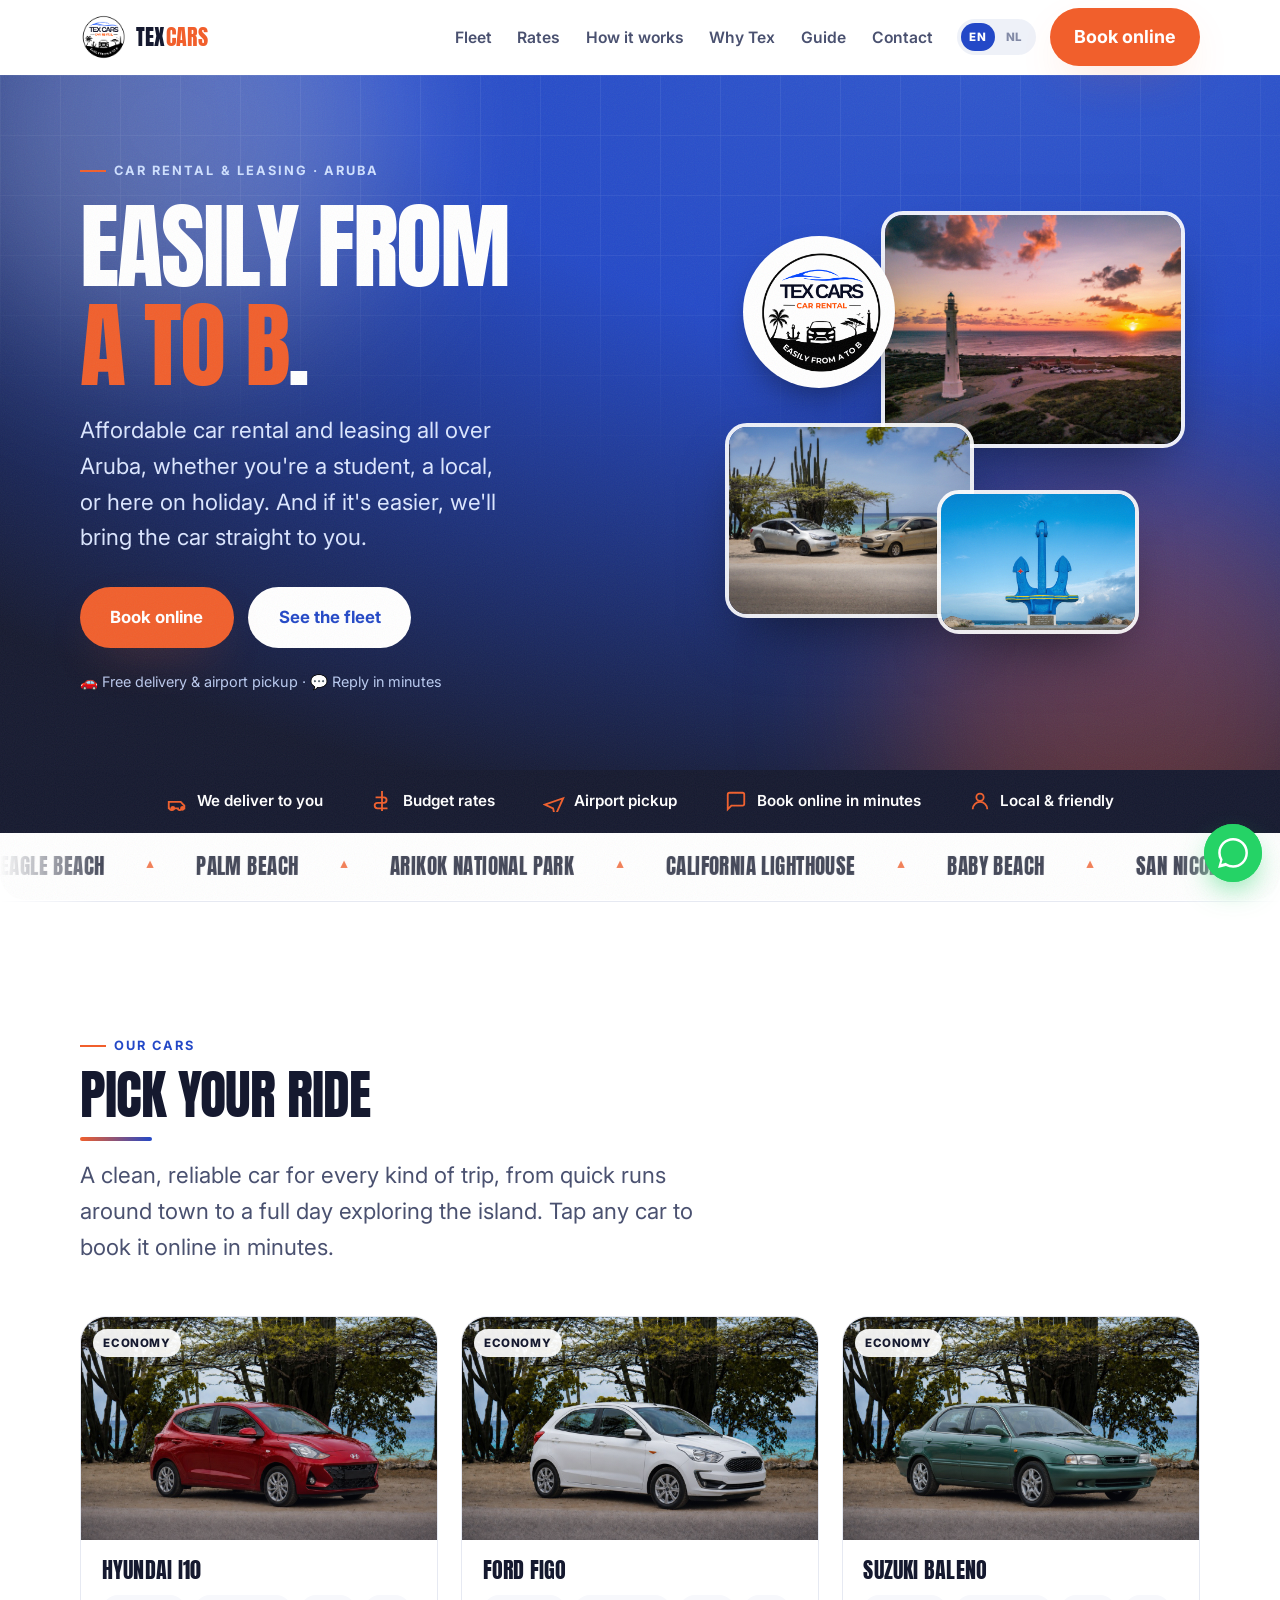
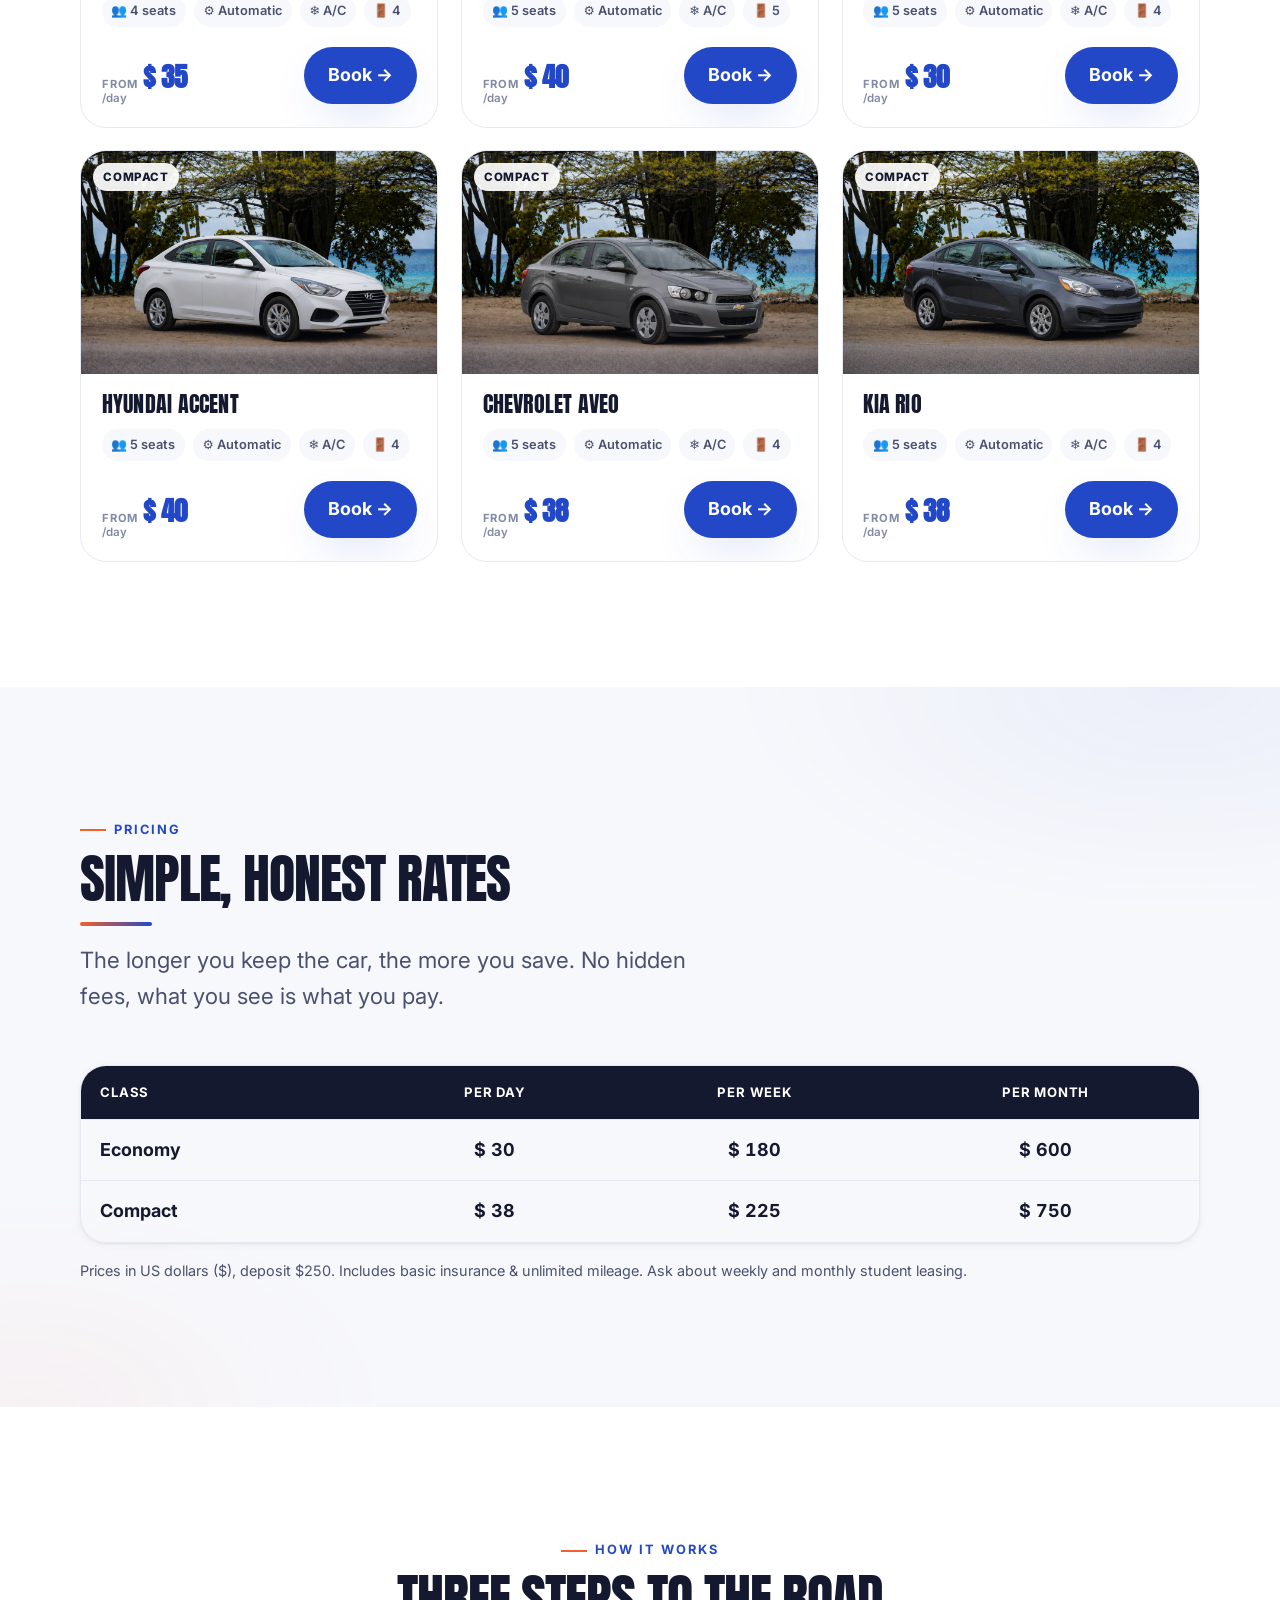
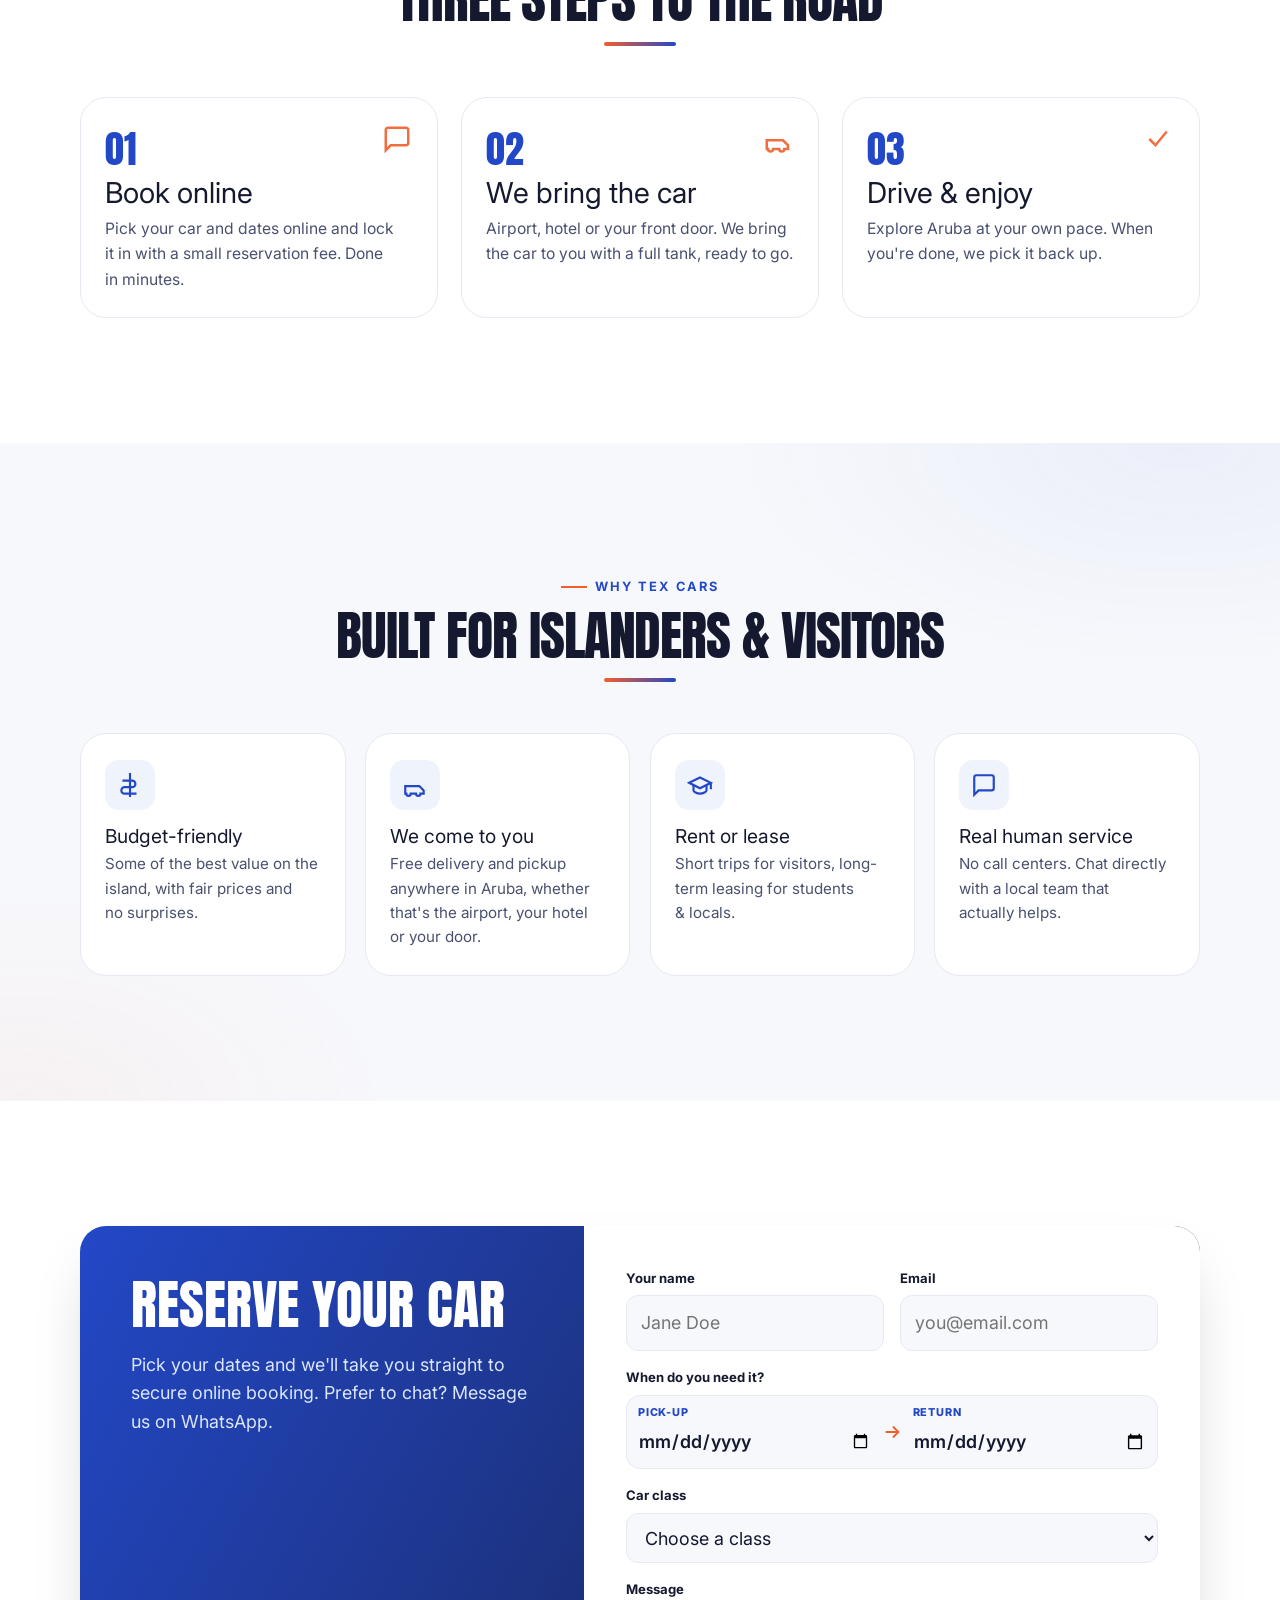
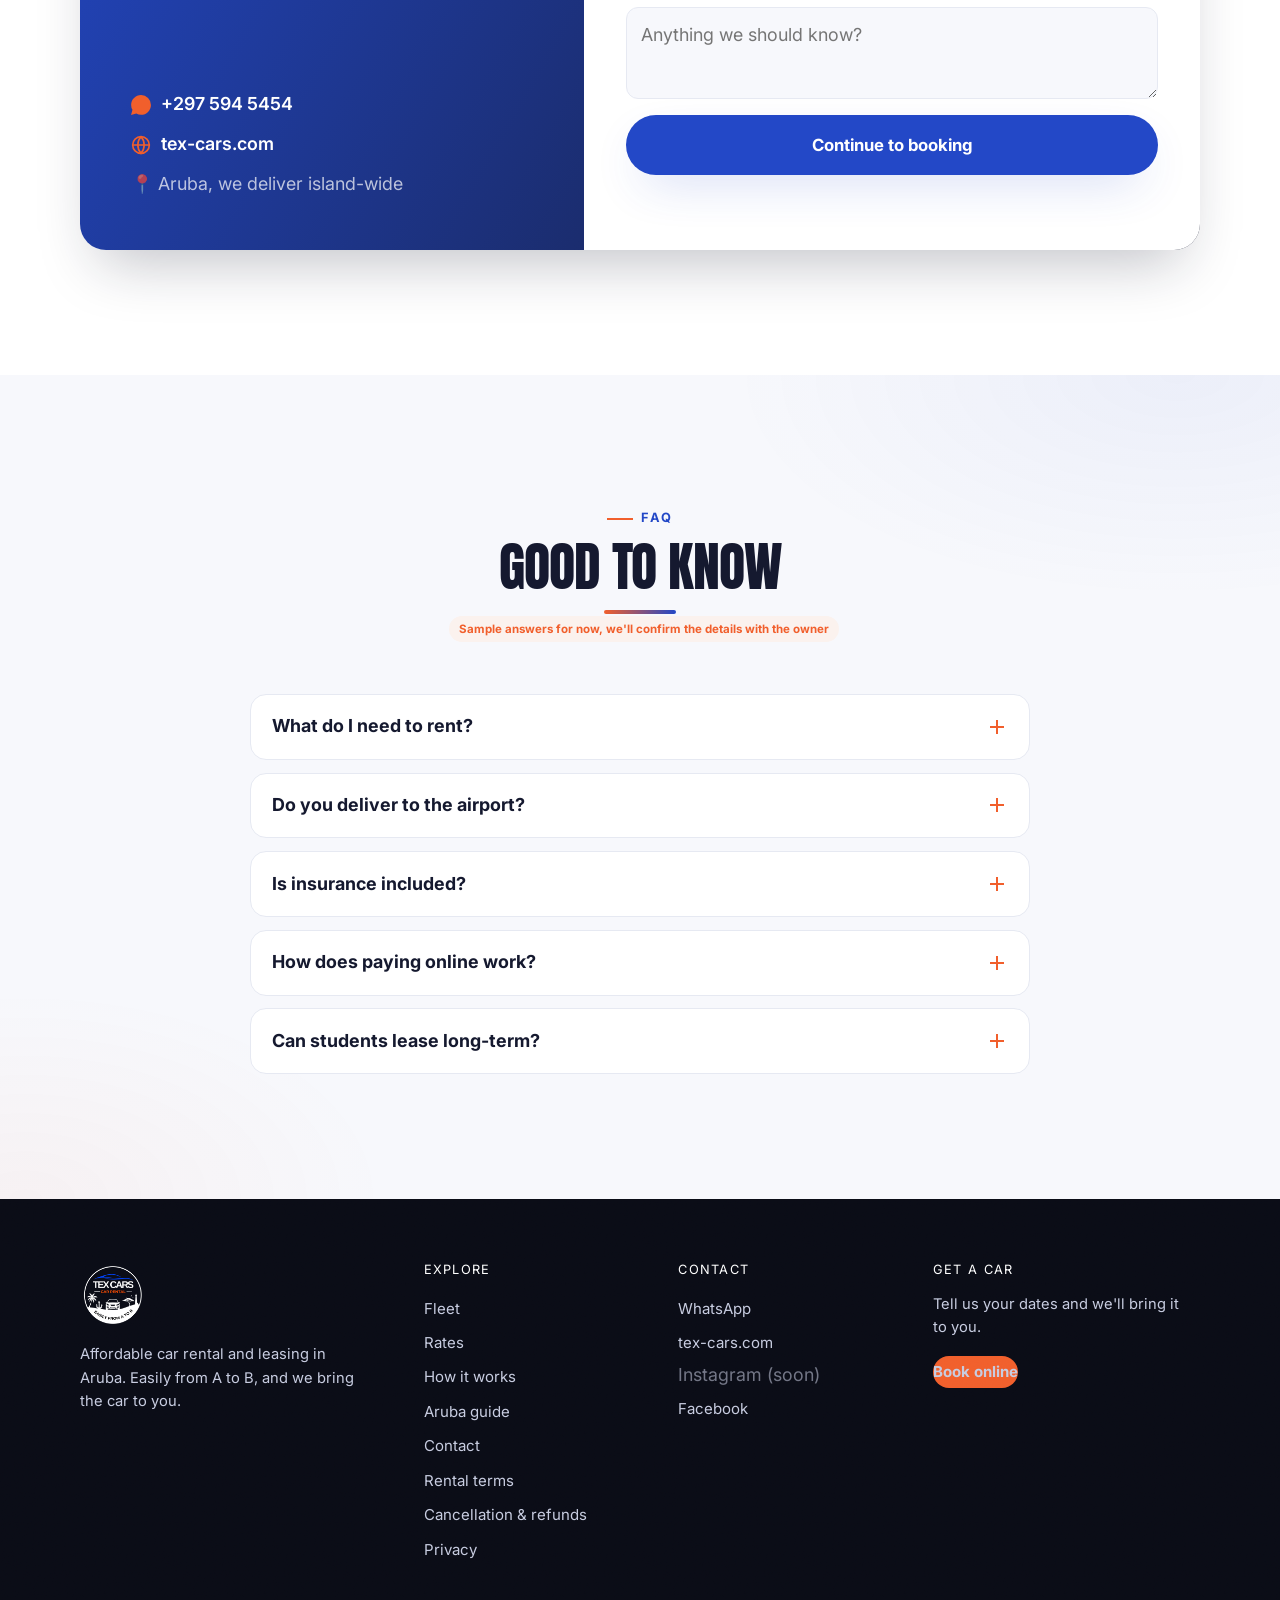
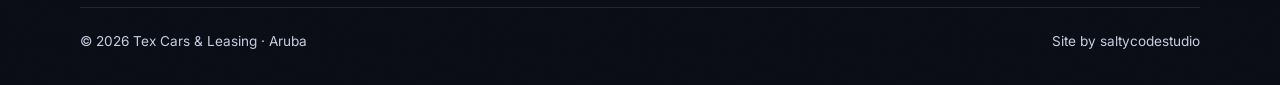
==== commit bbd23f57: "site: pause ES + PAP until native review (EN/NL only; translations kept) Co-Authored-By: Claude Fabl" ====
--- a/index.html
+++ b/index.html
@@ -52,8 +52,12 @@
           <div class="langs" role="group" aria-label="Language">
             <button class="lang-btn" data-set-lang="en">EN</button>
             <button class="lang-btn" data-set-lang="nl">NL</button>
+            <!-- ES + PAP paused until native review (translations kept in the
+                 data-es/data-pap attributes; restore the two buttons + the
+                 SUPPORTED array in scripts/i18n.js to re-enable):
             <button class="lang-btn" data-set-lang="es">ES</button>
             <button class="lang-btn" data-set-lang="pap">PAP</button>
+            -->
           </div>
           <a class="btn btn--wa" href="https://wa.me/2975945454" target="_blank" rel="noopener" data-booking-href="/book"
              data-en="Book now" data-nl="Boek nu" data-es="Reservar" data-pap="Reservá"
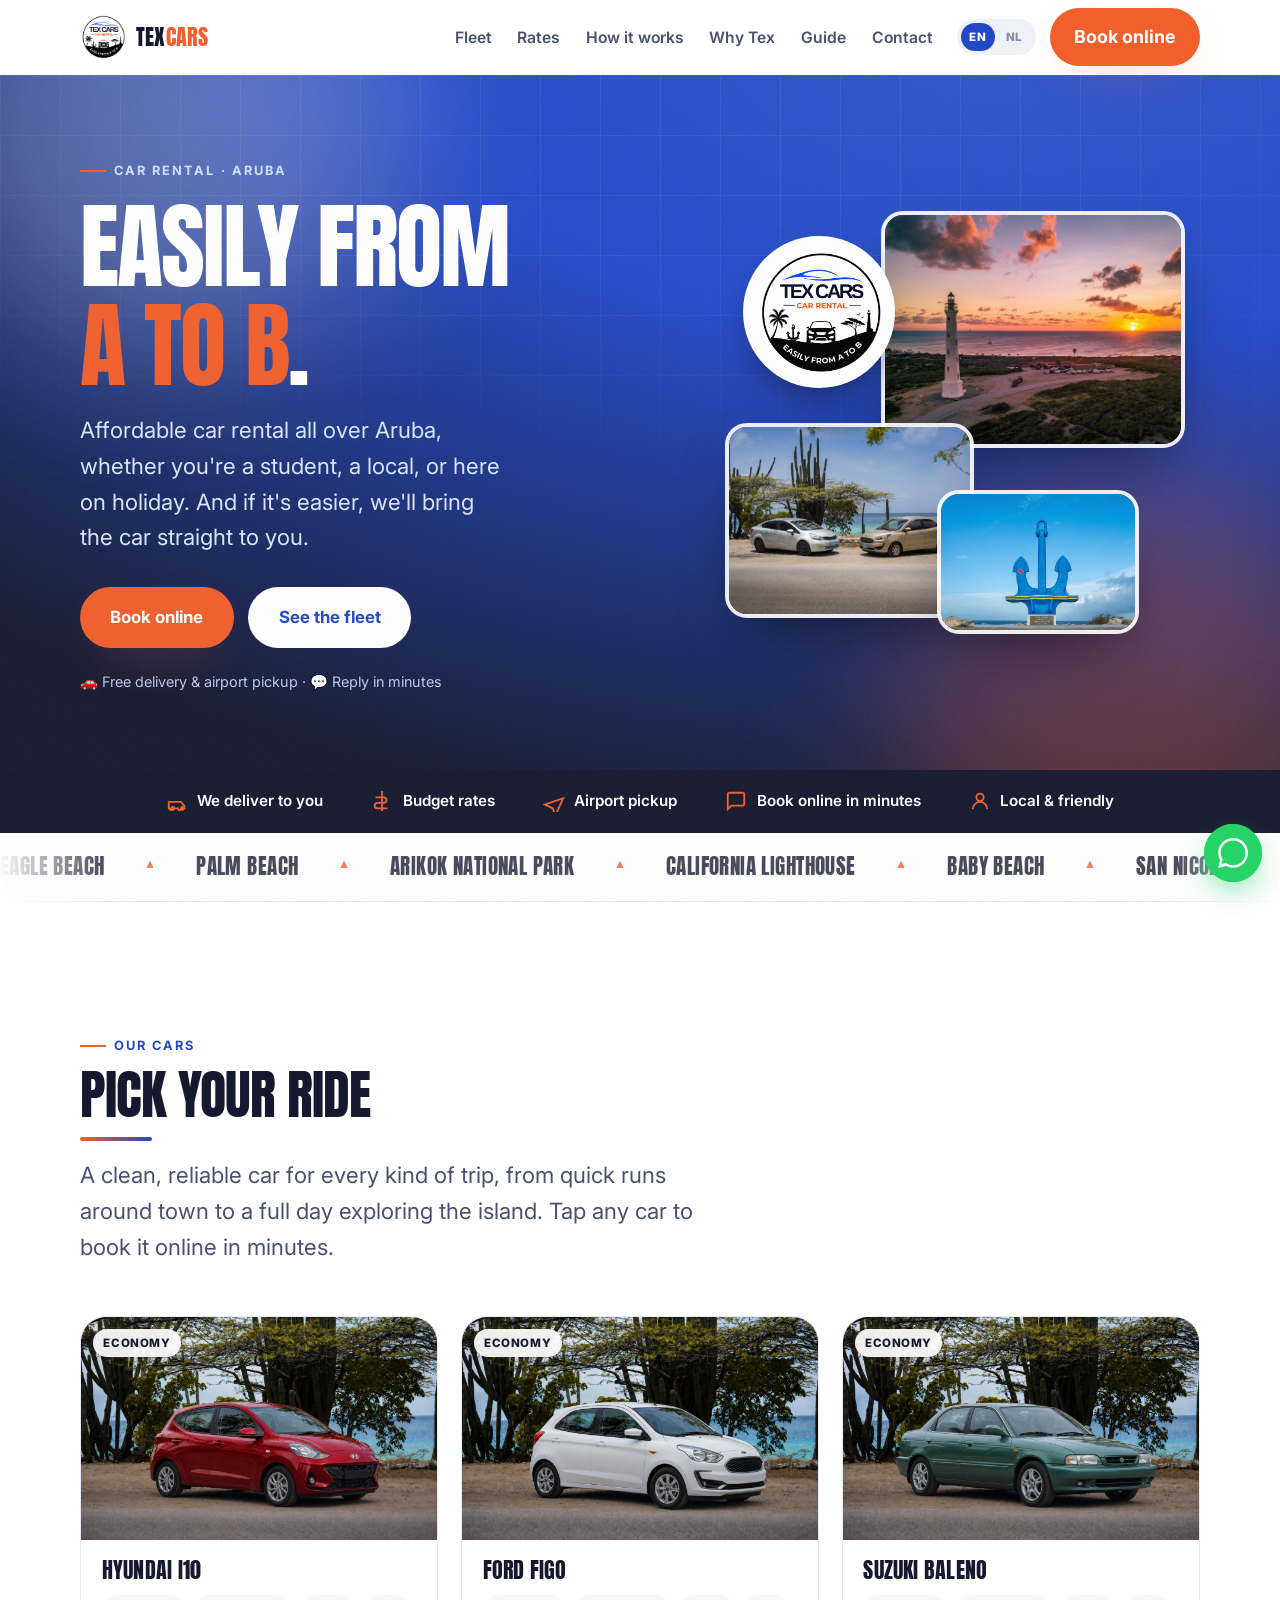
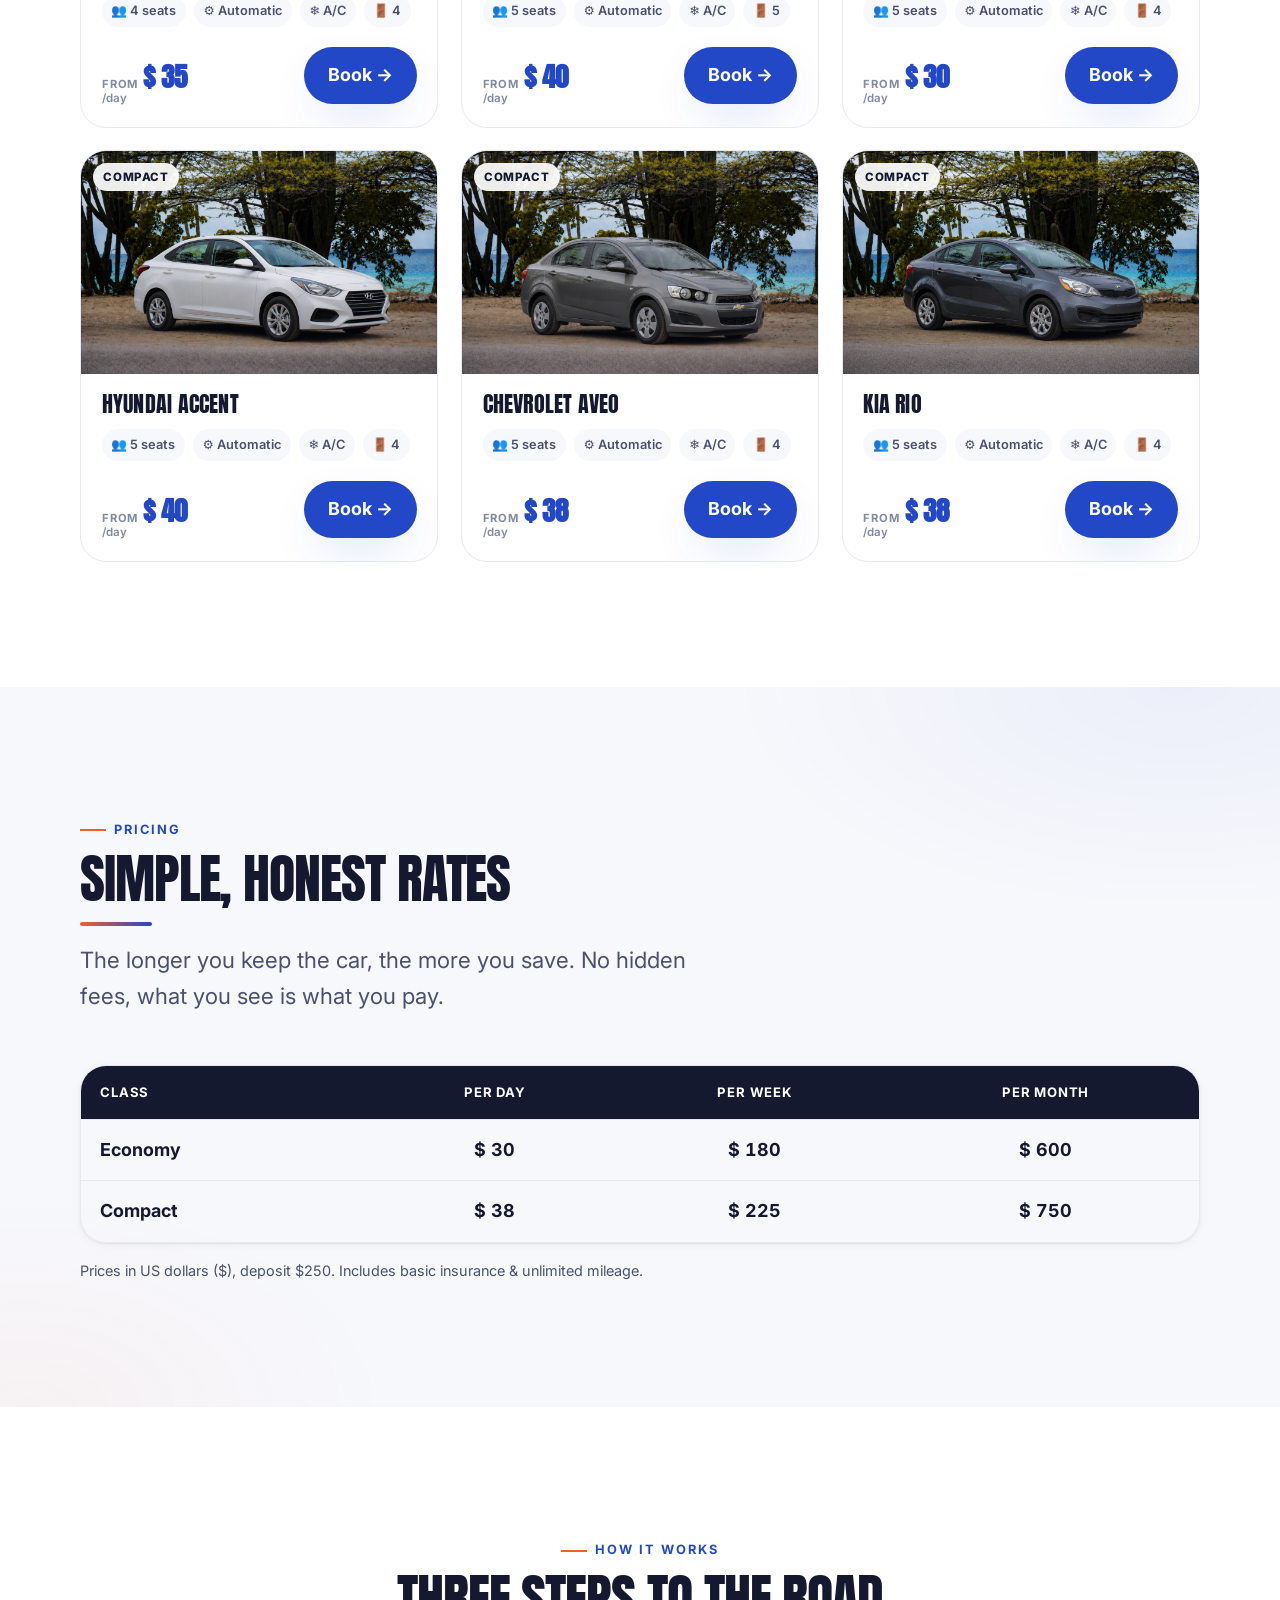
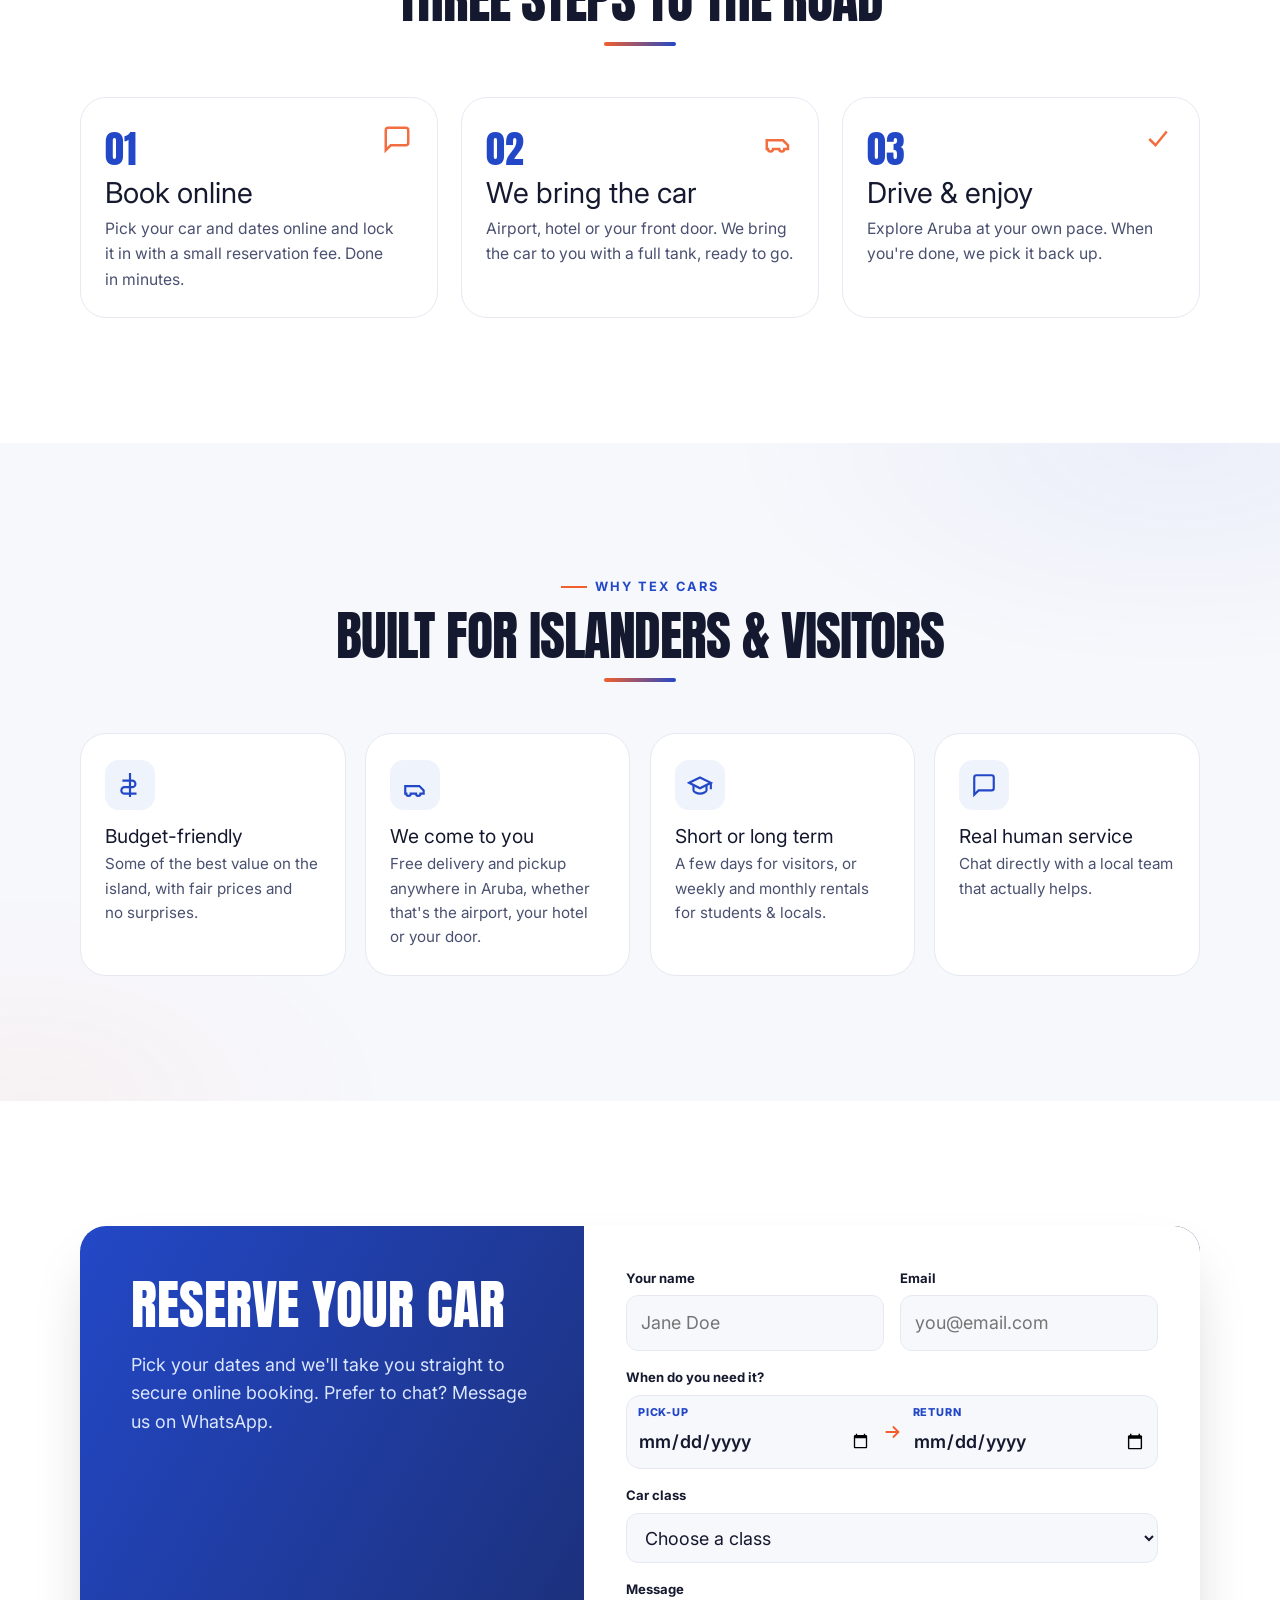
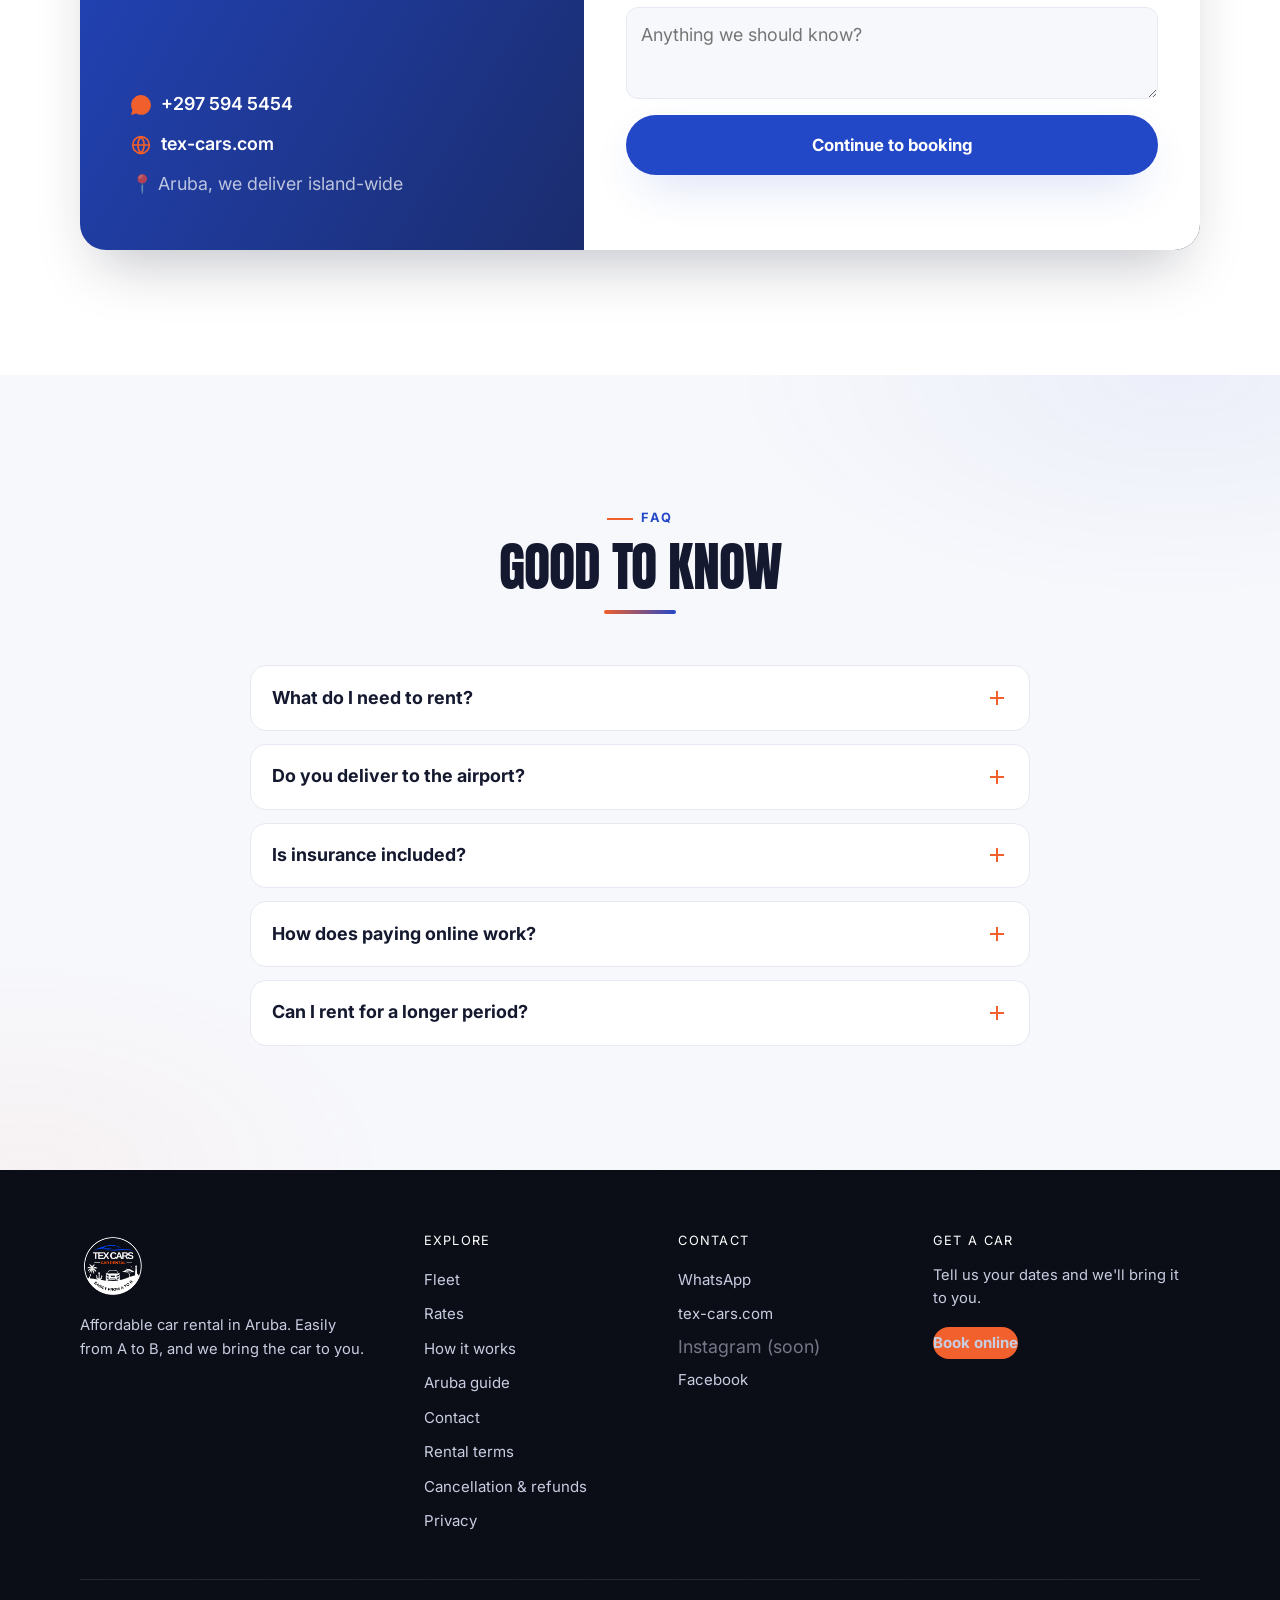
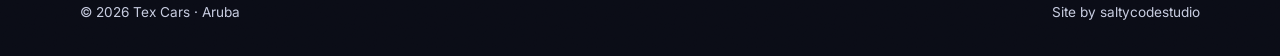
==== commit 0f2e444e: "site: owner feedback round 2 — drop leasing, drop 'no call centers', kill FAQ placeholder, Aruba pho" ====
--- a/index.html
+++ b/index.html
@@ -3,13 +3,13 @@
 <head>
   <meta charset="UTF-8" />
   <meta name="viewport" content="width=device-width, initial-scale=1.0" />
-  <title>Tex Cars & Leasing | Budget Car Rental in Aruba</title>
-  <meta name="description" content="Easily from A to B. Affordable car rental and leasing in Aruba for students, locals and visitors. We bring the car to you, and booking takes just a few minutes." />
+  <title>Tex Cars | Budget Car Rental in Aruba</title>
+  <meta name="description" content="Easily from A to B. Affordable car rental in Aruba for students, locals and visitors. We bring the car to you, and booking takes just a few minutes." />
   <meta name="theme-color" content="#2348C7" />
 
   <!-- Open Graph -->
-  <meta property="og:title" content="Tex Cars & Leasing | Budget Car Rental in Aruba" />
-  <meta property="og:description" content="We bring the car to you. Affordable rental and leasing all over Aruba. Booked in minutes." />
+  <meta property="og:title" content="Tex Cars | Budget Car Rental in Aruba" />
+  <meta property="og:description" content="We bring the car to you. Affordable car rental all over Aruba. Booked in minutes." />
   <meta property="og:type" content="website" />
   <meta property="og:url" content="https://tex-cars.com/" />
   <meta property="og:image" content="assets/logo/LOGOCIRCLE_COLOUR.png" />
@@ -81,10 +81,10 @@
         <div class="hero__inner">
           <div class="hero__copy">
             <span class="eyebrow hero__eyebrow"
-              data-en="Car rental & leasing · Aruba"
-              data-nl="Autoverhuur & lease · Aruba"
-              data-es="Alquiler y leasing · Aruba"
-              data-pap="Hür & leasing di outo · Aruba">Car rental &amp; leasing · Aruba</span>
+              data-en="Car rental · Aruba"
+              data-nl="Autoverhuur · Aruba"
+              data-es="Alquiler de autos · Aruba"
+              data-pap="Hür di outo · Aruba">Car rental · Aruba</span>
 
             <h1 data-en="Easily from <em>A&nbsp;to&nbsp;B</em>."
                 data-nl="Makkelijk van <em>A&nbsp;naar&nbsp;B</em>."
@@ -92,11 +92,11 @@
                 data-pap="Fásil di <em>A&nbsp;pa&nbsp;B</em>.">Easily from <em>A&nbsp;to&nbsp;B</em>.</h1>
 
             <p class="hero__sub"
-              data-en="Affordable car rental and leasing all over Aruba, whether you're a student, a local, or here on holiday. And if it's easier, we'll bring the car straight to you."
-              data-nl="Voordelige autoverhuur en lease op heel Aruba, of je nu student bent, hier woont of op vakantie bent. En als dat makkelijker is, brengen we de auto gewoon naar je toe."
-              data-es="Alquiler y leasing a buen precio en toda Aruba, seas estudiante, local o estés de vacaciones. Y si te resulta más cómodo, te llevamos el auto."
-              data-pap="Hür i leasing di outo na bon preis na henter Aruba, sea bo ta studiante, lokal òf di vakashon. I si esei ta mas fásil, nos ta trese e outo serka bo.">
-              Affordable car rental and leasing all over Aruba, whether you're a student, a local, or here on holiday. And if it's easier, we'll bring the car straight to you.</p>
+              data-en="Affordable car rental all over Aruba, whether you're a student, a local, or here on holiday. And if it's easier, we'll bring the car straight to you."
+              data-nl="Voordelige autoverhuur op heel Aruba, of je nu student bent, hier woont of op vakantie bent. En als dat makkelijker is, brengen we de auto gewoon naar je toe."
+              data-es="Alquiler de autos a buen precio en toda Aruba, seas estudiante, local o estés de vacaciones. Y si te resulta más cómodo, te llevamos el auto."
+              data-pap="Hür di outo na bon preis na henter Aruba, sea bo ta studiante, lokal òf di vakashon. I si esei ta mas fásil, nos ta trese e outo serka bo.">
+              Affordable car rental all over Aruba, whether you're a student, a local, or here on holiday. And if it's easier, we'll bring the car straight to you.</p>
 
             <div class="hero__cta">
               <a class="btn btn--wa btn--lg" href="https://wa.me/2975945454" target="_blank" rel="noopener" data-booking-href="/book"
@@ -181,7 +181,7 @@
             data-en="The longer you keep the car, the more you save. No hidden fees, what you see is what you pay."
             data-nl="Hoe langer je huurt, hoe meer je bespaart. Geen verborgen kosten."
             data-es="Cuanto más tiempo, más ahorras. Sin cargos ocultos."
-            data-pap="Mas largu bo hür, mas bo ta spar. Sin kustu skondí.">The longer you rent, the more you save. No hidden fees.</p>
+            data-pap="Mas largu bo hür, mas bo ta spar. Sin kustu skondí.">The longer you keep the car, the more you save. No hidden fees, what you see is what you pay.</p>
         </div>
         <div class="rates__wrap" data-reveal>
           <table class="rates__table">
@@ -197,10 +197,10 @@
           </table>
         </div>
         <p class="rates__note"
-          data-en="Prices in US dollars ($), deposit $250. Includes basic insurance &amp; unlimited mileage. Ask about weekly and monthly student leasing."
-          data-nl="Prijzen in US dollar ($), borg $250. Inclusief basisverzekering &amp; onbeperkte kilometers. Vraag naar student lease per week of maand."
-          data-es="Precios en dólares (US$), depósito $250. Incluye seguro básico y kilometraje ilimitado. Pregunta por el leasing estudiantil por semana o mes."
-          data-pap="Preis na florin arubano (Afl.), depósito Afl. 500. Ta inkluí seguro básiko i kilometrahe ilimitá. Puntra tokante leasing pa studiante pa siman òf luna.">
+          data-en="Prices in US dollars ($), deposit $250. Includes basic insurance &amp; unlimited mileage."
+          data-nl="Prijzen in US dollar ($), borg $250. Inclusief basisverzekering &amp; onbeperkte kilometers."
+          data-es="Precios en dólares (US$), depósito $250. Incluye seguro básico y kilometraje ilimitado."
+          data-pap="Preis na dòler merikano ($), depósito $250. Ta inkluí seguro básiko i kilometrahe ilimitá.">
           Prices in US dollars ($), deposit $250. Includes basic insurance &amp; unlimited mileage.</p>
       </div>
     </section>
@@ -257,13 +257,13 @@
           </div>
           <div class="why__card" data-reveal>
             <div class="why__ico"><svg viewBox="0 0 24 24" fill="none" stroke="currentColor" stroke-width="2"><path d="M22 10v6M2 10l10-5 10 5-10 5z"/><path d="M6 12v5c0 1 3 3 6 3s6-2 6-3v-5"/></svg></div>
-            <h3 data-en="Rent or lease" data-nl="Huren of leasen" data-es="Alquila o arrienda" data-pap="Hür òf leasing">Rent or lease</h3>
-            <p data-en="Short trips for visitors, long-term leasing for students &amp; locals." data-nl="Korte ritten voor bezoekers, langlopende lease voor studenten &amp; locals." data-es="Viajes cortos para visitantes, leasing largo para estudiantes y locales." data-pap="Biahe kòrtiku pa bishitante, leasing largu pa studiante &amp; lokal.">Short trips for visitors, long-term leasing for students &amp; locals.</p>
+            <h3 data-en="Short or long term" data-nl="Kort of lang" data-es="Corto o largo plazo" data-pap="Kòrtiku òf largu">Short or long term</h3>
+            <p data-en="A few days for visitors, or weekly and monthly rentals for students &amp; locals." data-nl="Een paar dagen voor bezoekers, of huren per week of maand voor studenten &amp; locals." data-es="Unos días para visitantes, o alquiler por semana o mes para estudiantes y locales." data-pap="Un par di dia pa bishitante, òf hür pa siman i luna pa studiante &amp; lokal.">A few days for visitors, or weekly and monthly rentals for students &amp; locals.</p>
           </div>
           <div class="why__card" data-reveal>
             <div class="why__ico"><svg viewBox="0 0 24 24" fill="none" stroke="currentColor" stroke-width="2"><path d="M21 15a2 2 0 01-2 2H7l-4 4V5a2 2 0 012-2h14a2 2 0 012 2z"/></svg></div>
             <h3 data-en="Real human service" data-nl="Echte service" data-es="Atención real" data-pap="Servisio real">Real human service</h3>
-            <p data-en="No call centers. Chat directly with a local team that actually helps." data-nl="Geen callcenters. Chat direct met een lokaal team dat echt helpt." data-es="Sin call centers. Habla directo con un equipo local que ayuda." data-pap="Sin call center. Papia direkt ku un tim lokal ku ta yuda di bèrdè.">No call centers. Chat directly with a local team that actually helps.</p>
+            <p data-en="Chat directly with a local team that actually helps." data-nl="Chat direct met een lokaal team dat echt helpt." data-es="Habla directo con un equipo local que ayuda." data-pap="Papia direkt ku un tim lokal ku ta yuda di bèrdè.">Chat directly with a local team that actually helps.</p>
           </div>
         </div>
       </div>
@@ -338,13 +338,12 @@
         <div class="section-head center" data-reveal>
           <span class="eyebrow" data-en="FAQ" data-nl="Veelgestelde vragen" data-es="Preguntas" data-pap="Preguntanan">FAQ</span>
           <h2 class="title" data-en="Good to know" data-nl="Goed om te weten" data-es="Bueno saber" data-pap="Bon pa sa">Good to know</h2>
-          <span class="placeholder-flag" data-en="Sample answers for now, we'll confirm the details with the owner" data-nl="Voorbeeldantwoorden voor nu, we bevestigen de details met de eigenaar" data-es="Respuestas de muestra por ahora, confirmaremos los detalles con el dueño" data-pap="Kontesta di ehèmpel pa awor, nos ta konfirmá e detayenan ku e doño">Sample answers for now, we'll confirm the details with the owner</span>
         </div>
         <div class="faq">
           <div class="faq__item" data-reveal>
             <button class="faq__q" aria-expanded="false"><span data-en="What do I need to rent?" data-nl="Wat heb ik nodig om te huren?" data-es="¿Qué necesito para alquilar?" data-pap="Kiko mi mester pa hür?">What do I need to rent?</span><span class="plus"></span></button>
-            <div class="faq__a"><p data-en="A valid driver's license and a form of ID. Minimum driver age and deposit details to be confirmed." data-nl="Een geldig rijbewijs en een identiteitsbewijs. Minimumleeftijd en borg nog te bevestigen." data-es="Licencia de conducir válida e identificación. Edad mínima y depósito por confirmar." data-pap="Un karnet di chofer válido i un identifikashon. Edat mínimo i depósito pa konfirmá."
-               data-book-en="A valid driver's license and a form of ID. When you book online we ask for your license details upfront, so pickup stays quick and easy." data-book-nl="Een geldig rijbewijs en een identiteitsbewijs. Boek je online, dan vragen we je rijbewijsgegevens vooraf, zo gaat het ophalen extra snel." data-book-es="Una licencia de conducir válida y una identificación. Al reservar online te pedimos los datos de tu licencia por adelantado, así la entrega es más rápida." data-book-pap="Un karnet di chofer válido i un identifikashon. Ora bo reservá online, nos ta pidi e datonan di bo karnet promé, asina entrega ta bai mas lihé.">A valid driver's license and a form of ID. Minimum driver age and deposit details to be confirmed.</p></div>
+            <div class="faq__a"><p data-en="A valid driver's license and a form of ID. Drivers need to be 21 or older, and the $250 deposit comes back to you when you return the car." data-nl="Een geldig rijbewijs en een identiteitsbewijs. Je bent minimaal 21 jaar, en de borg van $250 krijg je terug als je de auto inlevert." data-es="Licencia de conducir válida e identificación. Los conductores deben tener 21 años o más, y el depósito de $250 se devuelve al entregar el auto." data-pap="Un karnet di chofer válido i un identifikashon. Chofer mester tin 21 aña òf mas, i e depósito di $250 ta bini bèk ora bo entregá e outo."
+               data-book-en="A valid driver's license and a form of ID. When you book online we ask for your license details upfront, so pickup stays quick and easy." data-book-nl="Een geldig rijbewijs en een identiteitsbewijs. Boek je online, dan vragen we je rijbewijsgegevens vooraf, zo gaat het ophalen extra snel." data-book-es="Una licencia de conducir válida y una identificación. Al reservar online te pedimos los datos de tu licencia por adelantado, así la entrega es más rápida." data-book-pap="Un karnet di chofer válido i un identifikashon. Ora bo reservá online, nos ta pidi e datonan di bo karnet promé, asina entrega ta bai mas lihé.">A valid driver's license and a form of ID. Drivers need to be 21 or older, and the $250 deposit comes back to you when you return the car.</p></div>
           </div>
           <div class="faq__item" data-reveal>
             <button class="faq__q" aria-expanded="false"><span data-en="Do you deliver to the airport?" data-nl="Leveren jullie op de luchthaven?" data-es="¿Entregan en el aeropuerto?" data-pap="Boso ta entregá na airport?">Do you deliver to the airport?</span><span class="plus"></span></button>
@@ -352,15 +351,15 @@
           </div>
           <div class="faq__item" data-reveal>
             <button class="faq__q" aria-expanded="false"><span data-en="Is insurance included?" data-nl="Is verzekering inbegrepen?" data-es="¿Incluye seguro?" data-pap="Seguro ta inkluí?">Is insurance included?</span><span class="plus"></span></button>
-            <div class="faq__a"><p data-en="Basic insurance is included; additional coverage options to be confirmed with our team." data-nl="Basisverzekering is inbegrepen; aanvullende dekking te bevestigen met ons team." data-es="El seguro básico está incluido; coberturas adicionales por confirmar." data-pap="Seguro básiko ta inkluí; opshon di kobertura adishonal pa konfirmá ku nos tim.">Basic insurance is included; additional coverage options to be confirmed with our team.</p></div>
+            <div class="faq__a"><p data-en="Yes, basic insurance comes with every car. Want extra coverage? Ask us on WhatsApp and we'll walk you through the options." data-nl="Ja, basisverzekering zit bij elke auto inbegrepen. Wil je extra dekking? Vraag het ons via WhatsApp en we leggen de opties uit." data-es="Sí, el seguro básico viene con cada auto. ¿Quieres cobertura extra? Pregúntanos por WhatsApp y te explicamos las opciones." data-pap="Sí, seguro básiko ta inkluí ku kada outo. Bo ke kobertura ekstra? Puntra nos via WhatsApp i nos ta splika bo e opshonnan.">Yes, basic insurance comes with every car. Want extra coverage? Ask us on WhatsApp and we'll walk you through the options.</p></div>
           </div>
           <div class="faq__item" data-reveal data-booking-only hidden>
             <button class="faq__q" aria-expanded="false"><span data-en="How does paying online work?" data-nl="Hoe werkt online betalen?" data-es="¿Cómo funciona el pago online?" data-pap="Kon pago online ta funshoná?">How does paying online work?</span><span class="plus"></span></button>
             <div class="faq__a"><p data-en="You lock your booking with a small reservation fee, or pay the full deposit online if you prefer. Want to pay the deposit in cash at pickup? That works too; the reservation fee still holds your car." data-nl="Je legt je boeking vast met een kleine reserveringsfee, of je betaalt de volledige borg direct online. Liever de borg cash bij het ophalen? Dat kan ook; de reserveringsfee houdt je auto dan vast." data-es="Aseguras tu reserva con una pequeña tarifa de reserva, o pagas el depósito completo online si lo prefieres. ¿Quieres pagar el depósito en efectivo al recibir el auto? También se puede; la tarifa de reserva mantiene tu auto apartado." data-pap="Bo ta sigurá bo reservashon ku un tarifa chikí di reservashon, òf bo ta paga e depósito kompleto online si bo ke. Bo ke paga e depósito kèsh ora bo haña e outo? Esei tambe por; e tarifa di reservashon ta tene bo outo pa bo.">You lock your booking with a small reservation fee, or pay the full deposit online if you prefer. Want to pay the deposit in cash at pickup? That works too; the reservation fee still holds your car.</p></div>
           </div>
           <div class="faq__item" data-reveal>
-            <button class="faq__q" aria-expanded="false"><span data-en="Can students lease long-term?" data-nl="Kunnen studenten langlopend leasen?" data-es="¿Pueden los estudiantes arrendar?" data-pap="Studiante por hasi leasing largu?">Can students lease long-term?</span><span class="plus"></span></button>
-            <div class="faq__a"><p data-en="Yes. We offer weekly and monthly leasing for students and locals. Just ask us for the current rates." data-nl="Ja. We bieden week- en maandlease voor studenten en locals. Vraag ons gerust naar de actuele tarieven." data-es="Sí. Ofrecemos leasing semanal y mensual para estudiantes y locales. Pregúntanos por las tarifas actuales." data-pap="Sí. Nos ta ofresé leasing pa siman i luna pa studiante i lokal. Puntra nos pa e preisnan aktual.">Yes. We offer weekly and monthly leasing for students and locals. Just ask us for the current rates.</p></div>
+            <button class="faq__q" aria-expanded="false"><span data-en="Can I rent for a longer period?" data-nl="Kan ik voor langere tijd huren?" data-es="¿Puedo alquilar por más tiempo?" data-pap="Mi por hür pa mas tempu?">Can I rent for a longer period?</span><span class="plus"></span></button>
+            <div class="faq__a"><p data-en="Yes. We have weekly and monthly rates for students and locals. Just ask us for the current prices." data-nl="Ja. We hebben week- en maandtarieven voor studenten en locals. Vraag ons gerust naar de actuele prijzen." data-es="Sí. Tenemos tarifas semanales y mensuales para estudiantes y locales. Pregúntanos por los precios actuales." data-pap="Sí. Nos tin tarifa pa siman i pa luna pa studiante i lokal. Puntra nos pa e preisnan aktual.">Yes. We have weekly and monthly rates for students and locals. Just ask us for the current prices.</p></div>
           </div>
         </div>
       </div>
@@ -373,8 +372,8 @@
     <div class="container">
       <div class="footer__grid">
         <div class="footer__brand">
-          <img src="assets/logo/LOGOCIRCLE_WHITE.png" alt="Tex Cars & Leasing" />
-          <p data-en="Affordable car rental and leasing in Aruba. Easily from A to B, and we bring the car to you." data-nl="Voordelige autoverhuur en lease op Aruba. Makkelijk van A naar B, en wij brengen de auto naar je toe." data-es="Alquiler y leasing a buen precio en Aruba. Fácil de A a B, y te llevamos el auto." data-pap="Hür i leasing di outo na bon preis na Aruba. Fásil di A pa B, i nos ta trese e outo serka bo.">Affordable car rental and leasing in Aruba. Easily from A to B, and we bring the car to you.</p>
+          <img src="assets/logo/LOGOCIRCLE_WHITE.png" alt="Tex Cars" />
+          <p data-en="Affordable car rental in Aruba. Easily from A to B, and we bring the car to you." data-nl="Voordelige autoverhuur op Aruba. Makkelijk van A naar B, en wij brengen de auto naar je toe." data-es="Alquiler de autos a buen precio en Aruba. Fácil de A a B, y te llevamos el auto." data-pap="Hür di outo na bon preis na Aruba. Fásil di A pa B, i nos ta trese e outo serka bo.">Affordable car rental in Aruba. Easily from A to B, and we bring the car to you.</p>
         </div>
         <div class="footer__col">
           <h4 data-en="Explore" data-nl="Ontdek" data-es="Explorar" data-pap="Eksplorá">Explore</h4>
@@ -407,7 +406,7 @@
         </div>
       </div>
       <div class="footer__bottom">
-        <span>© <span id="year">2026</span> Tex Cars &amp; Leasing · Aruba</span>
+        <span>© <span id="year">2026</span> Tex Cars · Aruba</span>
         <span data-en="Site by saltycodestudio" data-nl="Site door saltycodestudio" data-es="Sitio por saltycodestudio" data-pap="Site pa saltycodestudio">Site by saltycodestudio</span>
       </div>
     </div>
--- a/styles/main.css
+++ b/styles/main.css
@@ -82,9 +82,16 @@
   .nav__links {
     position: fixed; inset: 74px 0 auto 0; flex-direction: column; align-items: flex-start;
     gap: 0; background: #fff; padding: 1rem var(--gutter) 2rem; border-bottom: 1px solid var(--line);
-    box-shadow: var(--shadow-lg); transform: translateY(-120%); transition: transform .35s var(--ease); margin: 0;
+    box-shadow: var(--shadow-lg); transform: translateY(-120%); margin: 0;
+    /* -120% of a short menu is not fully off-screen (its bottom + shadow leaked
+       over the header), so the closed state also hides itself after the slide. */
+    visibility: hidden;
+    transition: transform .35s var(--ease), visibility 0s .35s;
   }
-  .nav.is-open .nav__links { transform: translateY(0); }
+  .nav.is-open .nav__links {
+    transform: translateY(0); visibility: visible;
+    transition: transform .35s var(--ease), visibility 0s 0s;
+  }
   .nav__links a { width: 100%; padding: .95rem 0; border-bottom: 1px solid var(--line); font-size: 1.1rem; }
   .nav__links a::after { display: none; }
   .nav__actions .btn--wa { display: none; }
@@ -382,6 +389,10 @@
   display: block; height: 100%; transform: scaleX(0); transform-origin: left;
   background: linear-gradient(90deg, var(--brand-blue), var(--brand-orange));
 }
+/* On phones the fixed bar rides on top of the sticky header (and moving it to
+   74px would collide with the open nav dropdown), so below the nav breakpoint
+   it goes away entirely. */
+@media (max-width: 920px) { .progress { display: none; } }
 
 /* ---------- Hero entrance stagger (animation: backwards, so it never fights parallax) ---------- */
 @keyframes rise { from { opacity: 0; transform: translateY(18px); } }
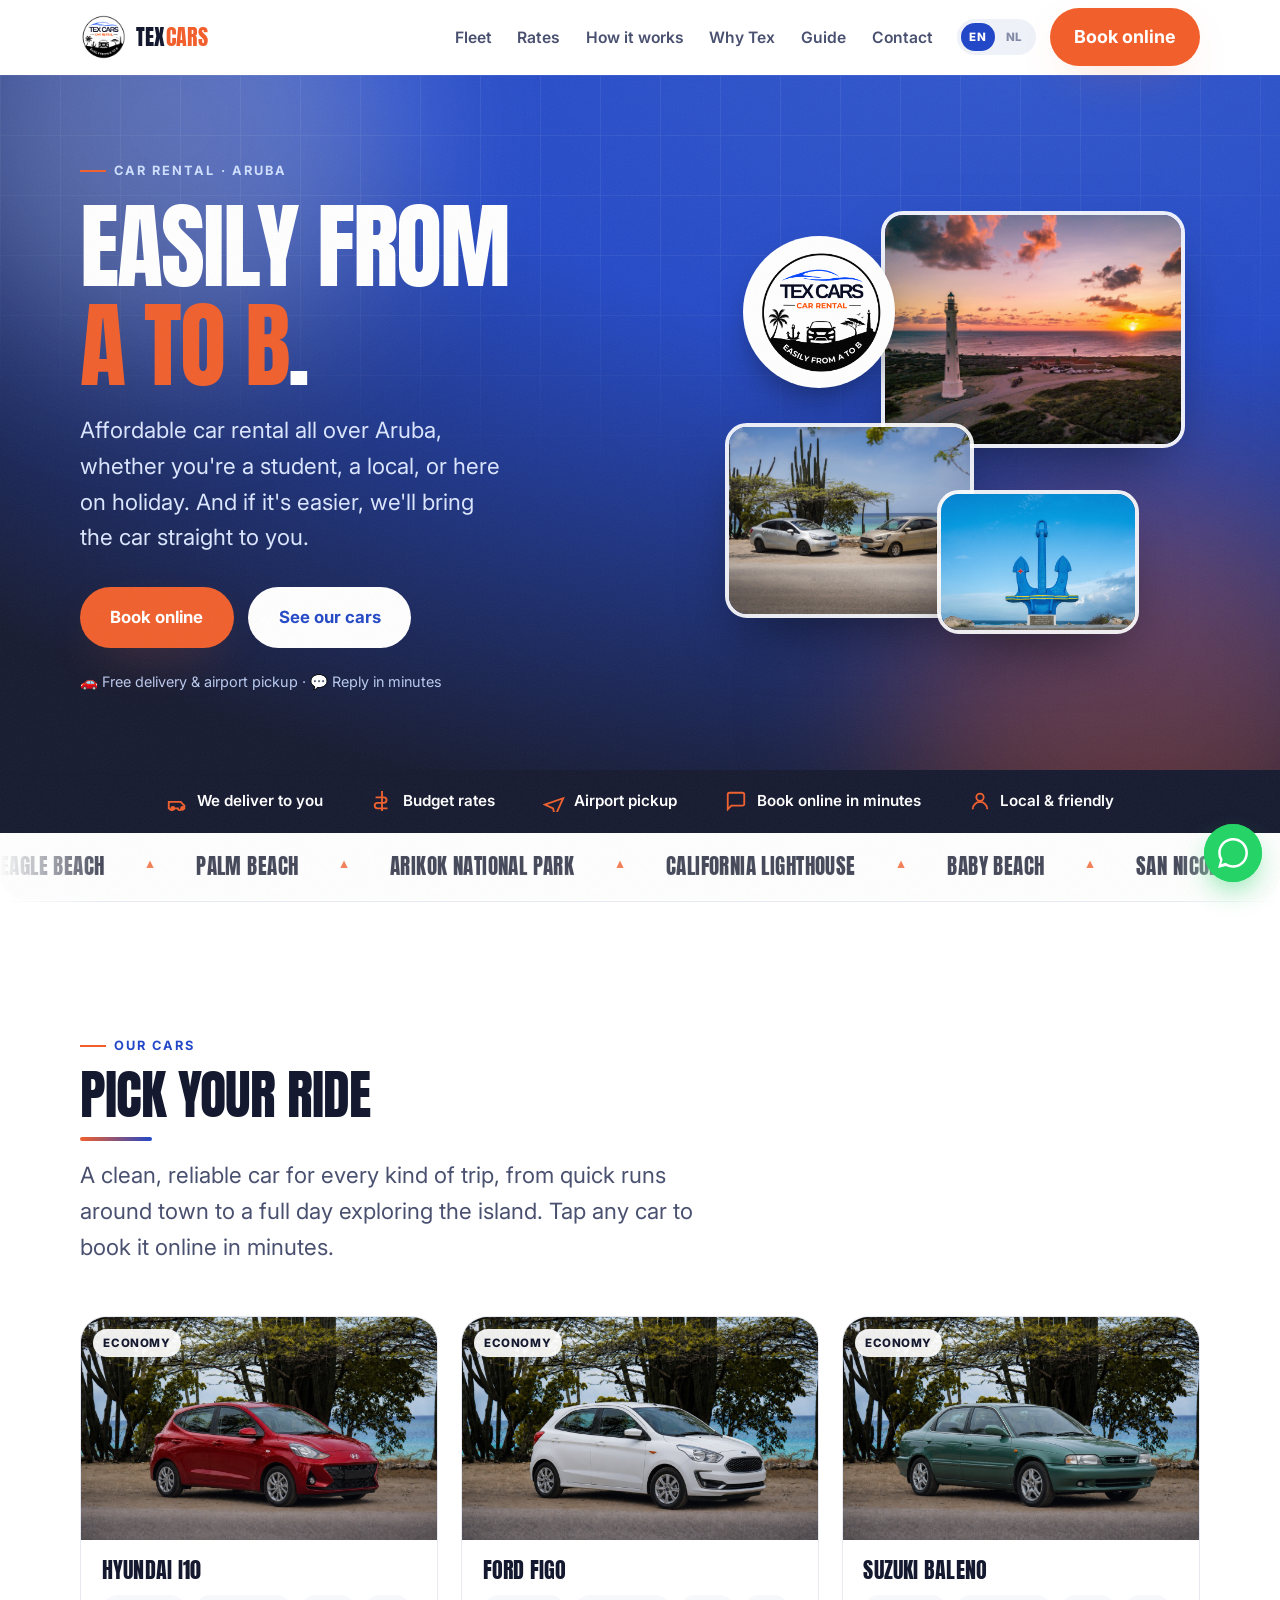
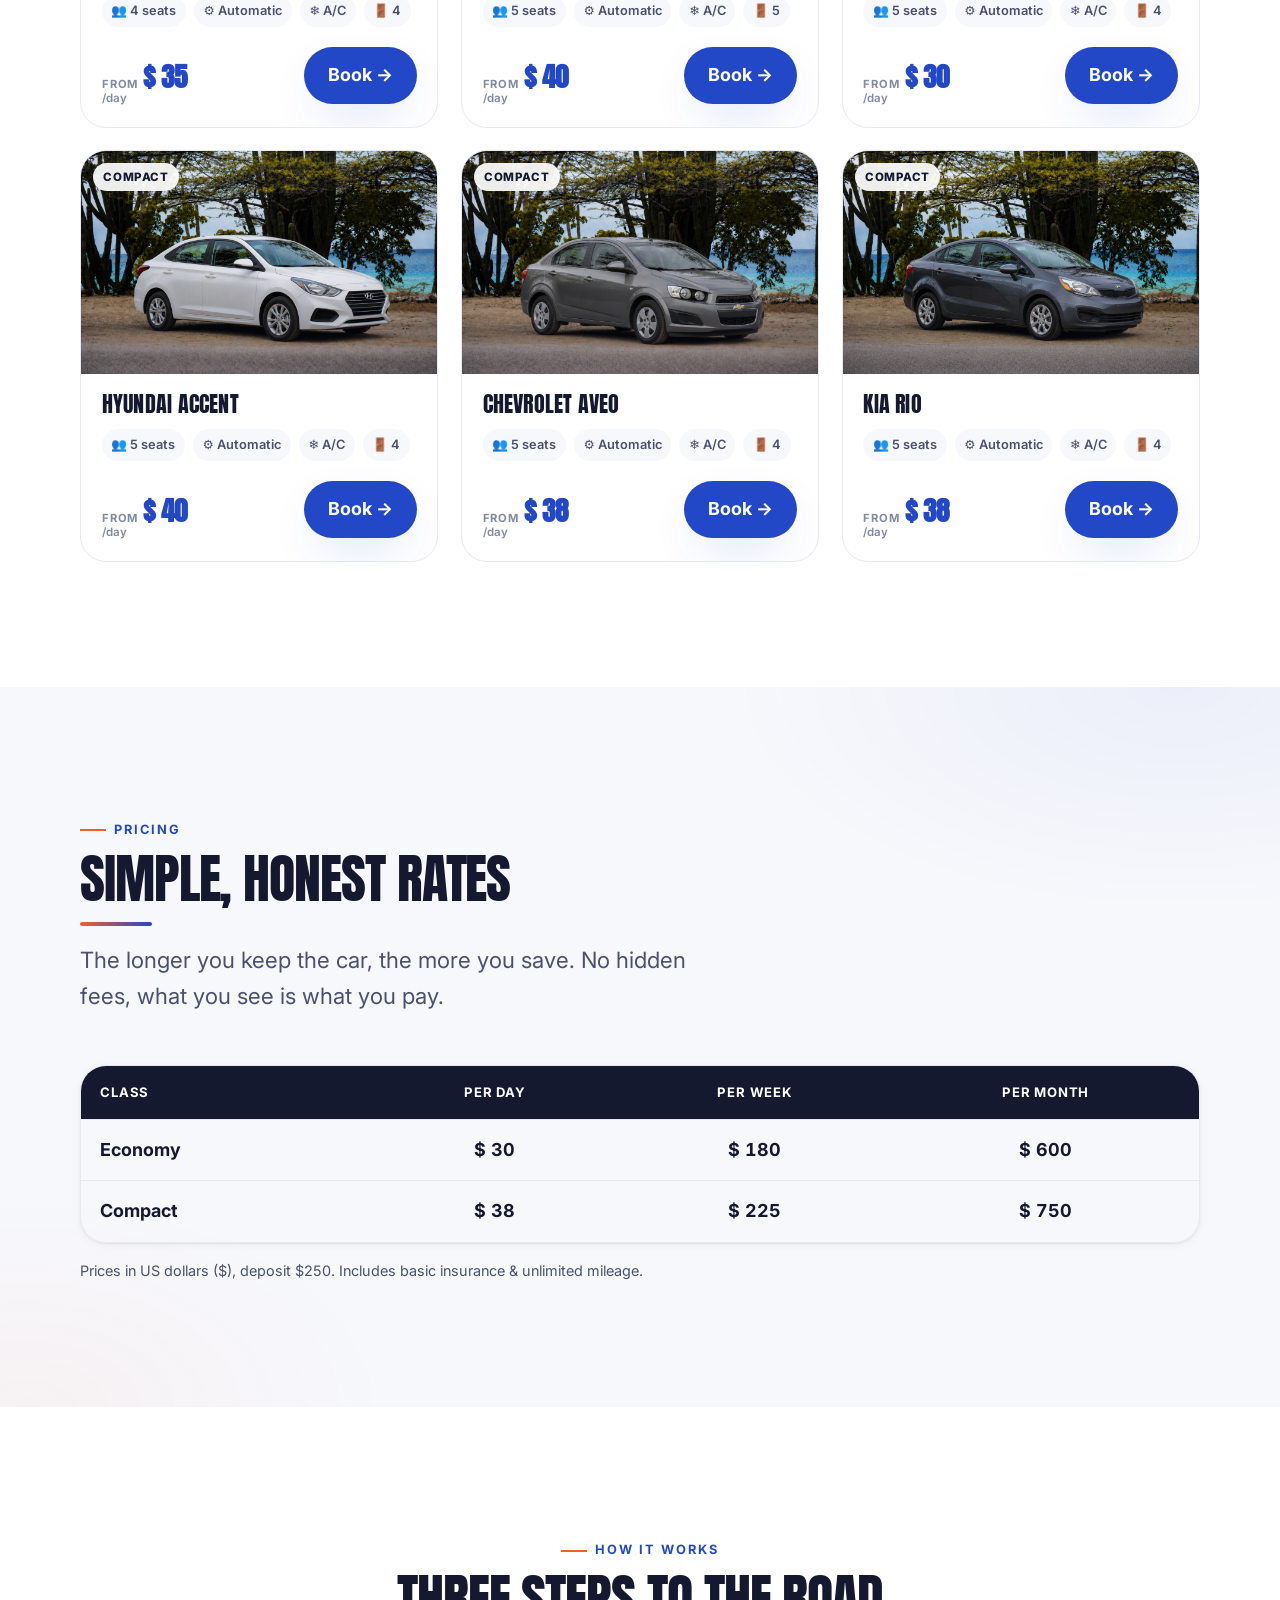
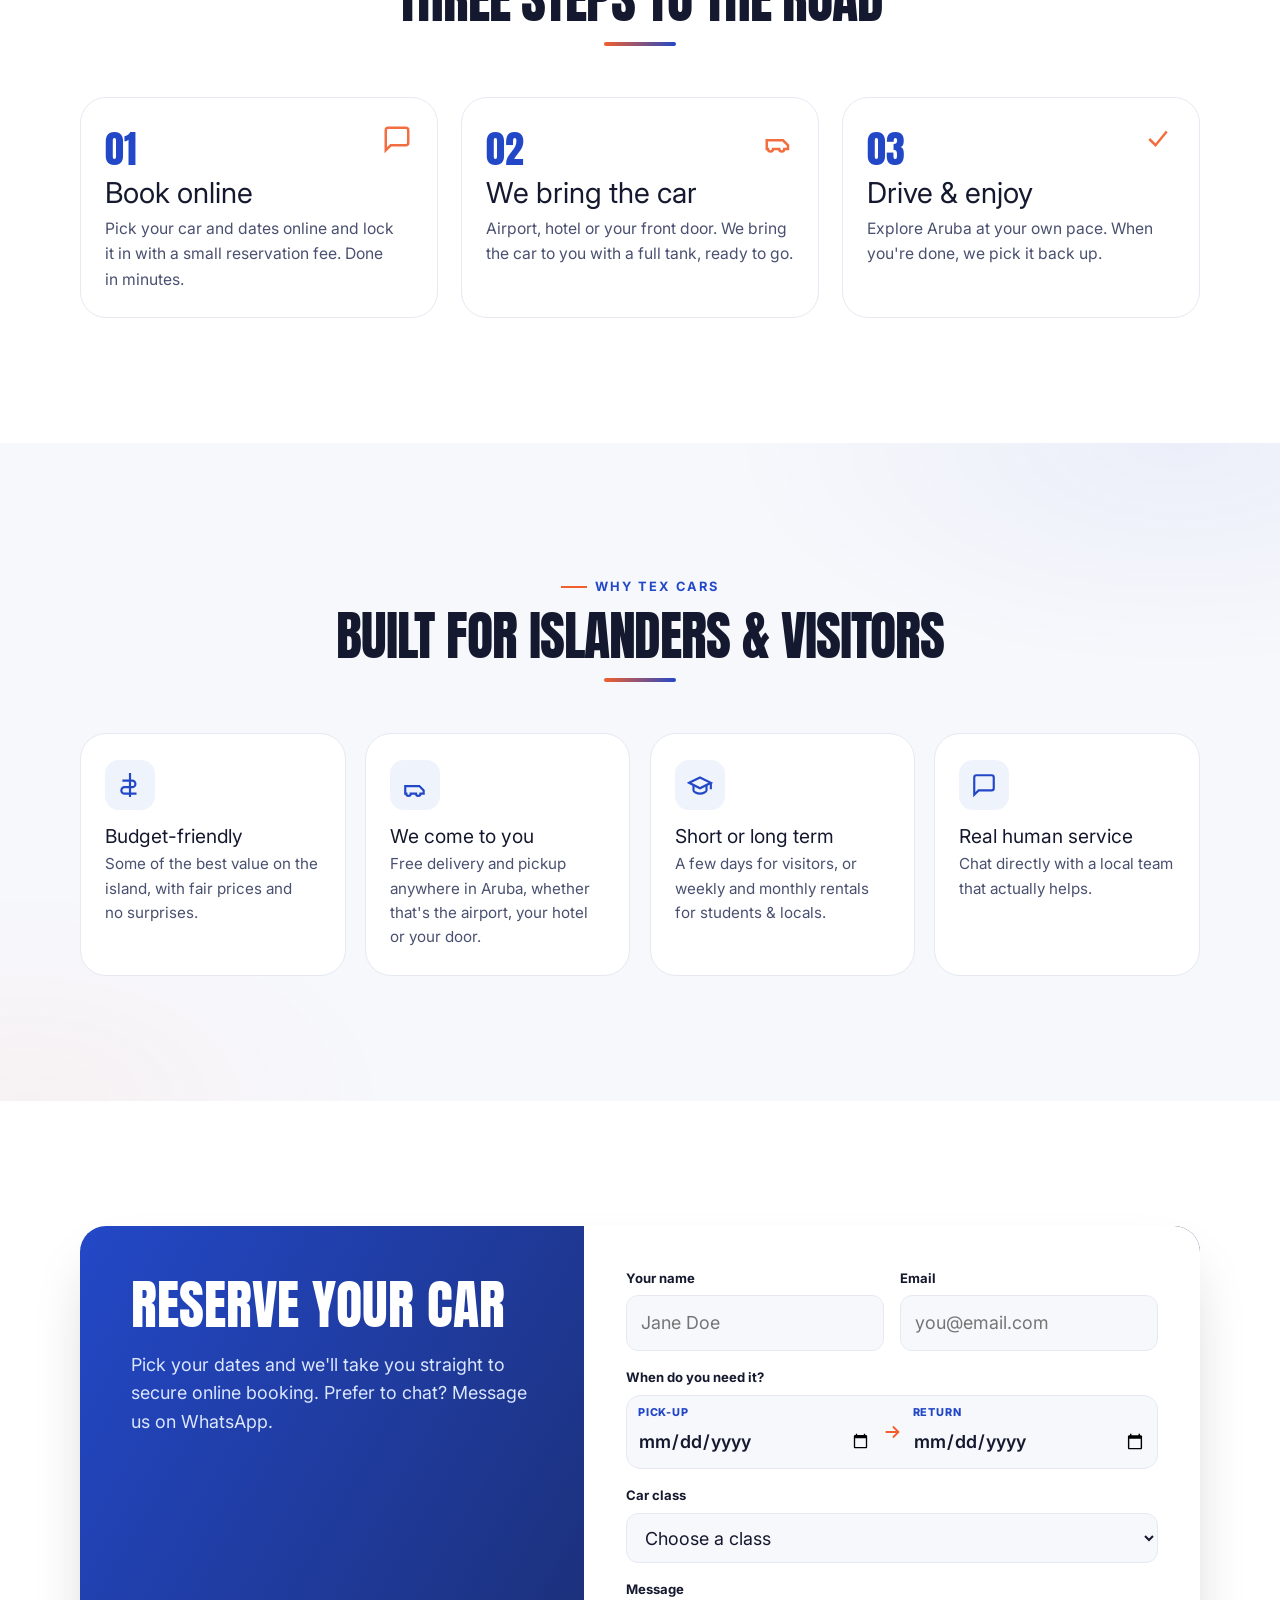
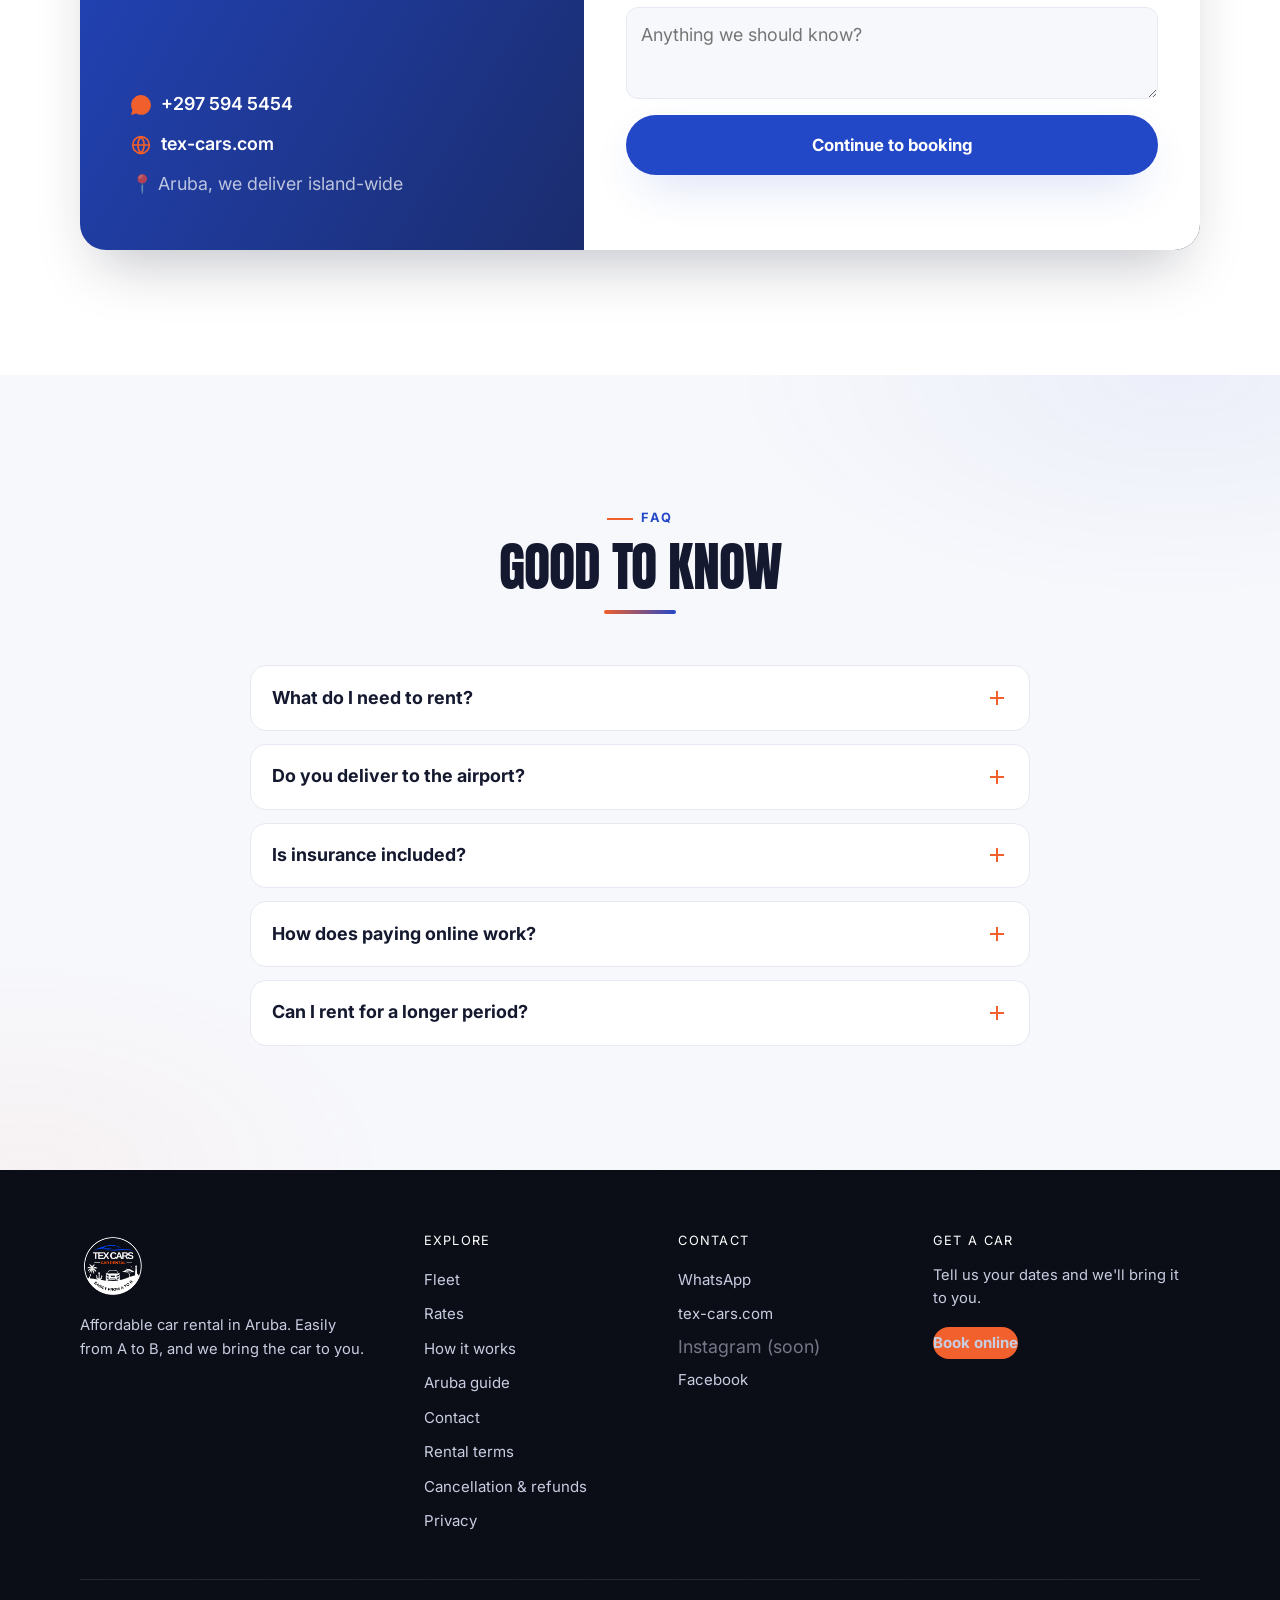
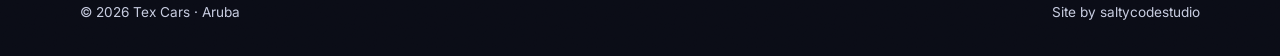
==== commit c74363b7: "site: human hero CTA + drop 'wagenpark' from the Dutch copy 'See the fleet' reads stiff; it becomes " ====
--- a/index.html
+++ b/index.html
@@ -40,7 +40,7 @@
         </a>
 
         <ul class="nav__links">
-          <li><a href="#fleet"   data-en="Fleet"   data-nl="Wagenpark" data-es="Flota"   data-pap="Outonan">Fleet</a></li>
+          <li><a href="#fleet"   data-en="Fleet"   data-nl="Auto's"    data-es="Flota"   data-pap="Outonan">Fleet</a></li>
           <li><a href="#rates"   data-en="Rates"   data-nl="Tarieven"  data-es="Tarifas" data-pap="Preisnan">Rates</a></li>
           <li><a href="#how"     data-en="How it works" data-nl="Hoe het werkt" data-es="Cómo funciona" data-pap="Kon e ta funshoná">How it works</a></li>
           <li><a href="#why"     data-en="Why Tex" data-nl="Waarom Tex" data-es="Por qué Tex" data-pap="Pakiko Tex">Why Tex</a></li>
@@ -103,7 +103,7 @@
                  data-en="Book on WhatsApp" data-nl="Boek via WhatsApp" data-es="Reservar por WhatsApp" data-pap="Reservá via WhatsApp"
                  data-book-en="Book online" data-book-nl="Boek online" data-book-es="Reservar online" data-book-pap="Reservá online">Book on WhatsApp</a>
               <a class="btn btn--light btn--lg" href="#fleet"
-                 data-en="See the fleet" data-nl="Bekijk het wagenpark" data-es="Ver la flota" data-pap="Wak e outonan">See the fleet</a>
+                 data-en="See our cars" data-nl="Bekijk de auto's" data-es="Ver los autos" data-pap="Wak e outonan">See our cars</a>
             </div>
 
             <p class="hero__note"
@@ -378,7 +378,7 @@
         <div class="footer__col">
           <h4 data-en="Explore" data-nl="Ontdek" data-es="Explorar" data-pap="Eksplorá">Explore</h4>
           <ul>
-            <li><a href="#fleet" data-en="Fleet" data-nl="Wagenpark" data-es="Flota" data-pap="Outonan">Fleet</a></li>
+            <li><a href="#fleet" data-en="Fleet" data-nl="Auto's" data-es="Flota" data-pap="Outonan">Fleet</a></li>
             <li><a href="#rates" data-en="Rates" data-nl="Tarieven" data-es="Tarifas" data-pap="Preisnan">Rates</a></li>
             <li><a href="#how" data-en="How it works" data-nl="Hoe het werkt" data-es="Cómo funciona" data-pap="Kon e ta funshoná">How it works</a></li>
             <li><a href="blog/" data-en="Aruba guide" data-nl="Aruba-gids" data-es="Guía de Aruba" data-pap="Guia di Aruba">Aruba guide</a></li>
